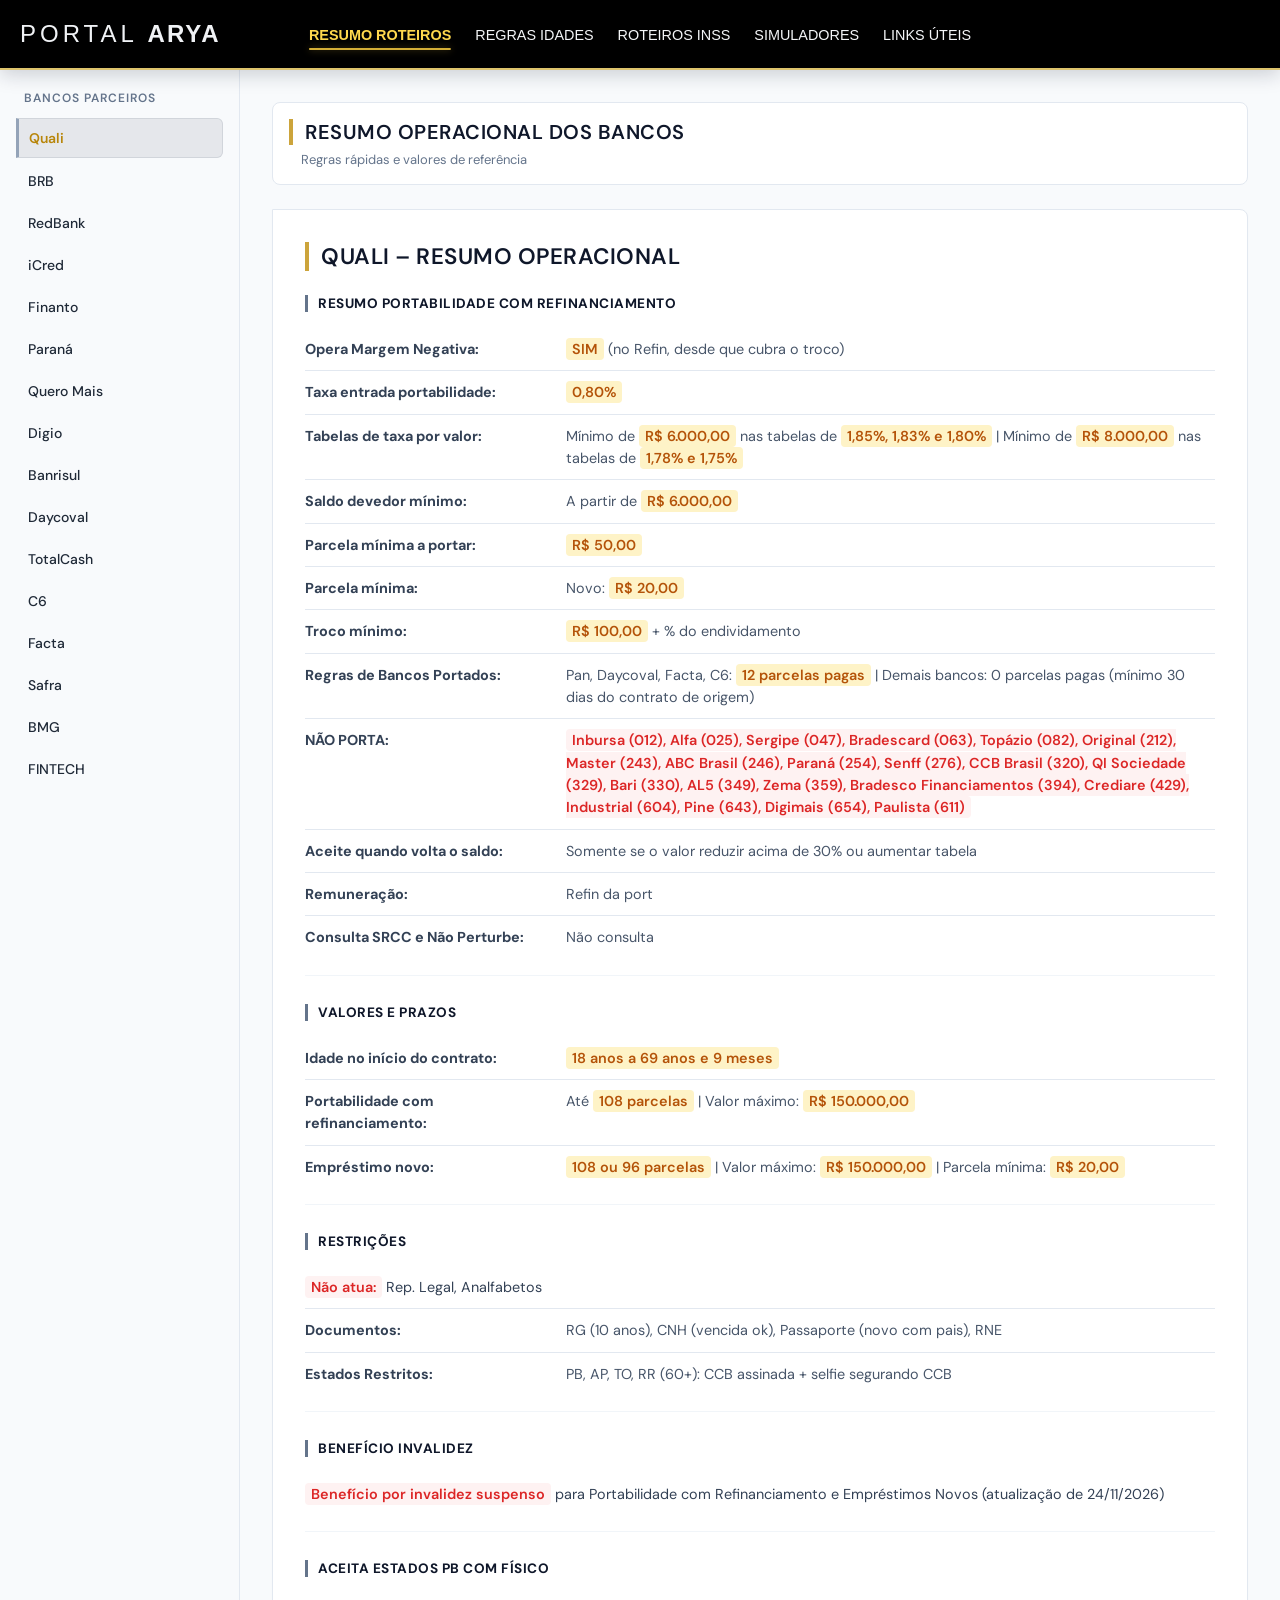
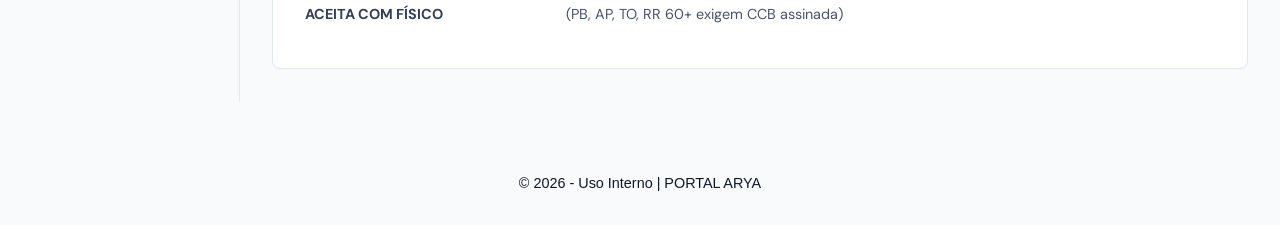
==== index.html @ 4271bfdf "Add files via upload" ====
<!DOCTYPE html>
<html lang="pt-BR">
<head>
<meta charset="UTF-8">
<meta name="viewport" content="width=device-width, initial-scale=1.0">
<title>PORTAL ARYA</title>
<link rel="preconnect" href="https://fonts.googleapis.com">
<link rel="preconnect" href="https://fonts.gstatic.com" crossorigin>
<link href="https://fonts.googleapis.com/css2?family=DM+Sans:wght@400;500;600;700&display=swap" rel="stylesheet">
<link rel="stylesheet" href="style.css">
</head>
<body>

<header class="main-header">
    <div class="header-content">
        <div class="header-title"><h1><span class="brand-wordmark"><span class="portal-word">PORTAL</span> <span class="arya-word">ARYA</span></span></h1></div>
        <nav class="nav-bar" aria-label="Navegação principal">
            <button class="nav-btn active" data-section="resumo-roteiros">RESUMO ROTEIROS</button>
            <button class="nav-btn" data-section="regras-idades">REGRAS IDADES</button>
            <button class="nav-btn" data-section="roteiros-inss">ROTEIROS INSS</button>
            <button class="nav-btn" data-section="simuladores">SIMULADORES</button>
            <button class="nav-btn" data-section="links-uteis">LINKS ÚTEIS</button>
        </nav>
        <div class="header-logos">
            <img src="logo1.png" alt="Logo 1" class="logo logo1">
            <img src="logo2.png" alt="Logo 2" class="logo logo2">
        </div>
    </div>
</header>

<!-- 1. RESUMO ROTEIROS -->
<section id="resumo-roteiros" class="section active">
    <div class="main-layout">
        <div class="sidebar-bancos">
            <div class="sidebar-title">Bancos Parceiros</div>
            <button class="sidebar-item active" data-bank="op-quali">Quali</button>
            <button class="sidebar-item" data-bank="op-brb">BRB</button>
            <button class="sidebar-item" data-bank="op-redbank">RedBank</button>
            <button class="sidebar-item" data-bank="op-icred">iCred</button>
            <button class="sidebar-item" data-bank="op-finanto">Finanto</button>
            <button class="sidebar-item" data-bank="op-parana">Paraná</button>
            <button class="sidebar-item" data-bank="op-quero-mais">Quero Mais</button>
            <button class="sidebar-item" data-bank="op-digio">Digio</button>
            <button class="sidebar-item" data-bank="op-banrisul">Banrisul</button>
            <button class="sidebar-item" data-bank="op-daycoval">Daycoval</button>
            <button class="sidebar-item" data-bank="op-totalcash">TotalCash</button>
            <button class="sidebar-item" data-bank="op-c6">C6</button>
            <button class="sidebar-item" data-bank="op-facta">Facta</button>
            <button class="sidebar-item" data-bank="op-safra">Safra</button>
            <button class="sidebar-item" data-bank="op-bmg">BMG</button>
            <button class="sidebar-item" data-bank="op-fintech-corban">FINTECH</button>
        </div>
        <div class="content-area">
            <div class="mural-header"><h2>RESUMO OPERACIONAL DOS BANCOS</h2><p class="mural-subtitle">Regras rápidas e valores de referência</p></div>

            <div id="op-quali" class="bank-content active">
                <h2 class="resumo-titulo">QUALI – RESUMO OPERACIONAL</h2>
                <div class="resumo-secao">
                    <h3 class="resumo-secao-titulo">Resumo Portabilidade com Refinanciamento</h3>
                    <ul>
                        <li class="regra-item"><strong>Opera Margem Negativa:</strong><span class="regra-detalhe"> <span class="destaque-dourado">SIM</span> (no Refin, desde que cubra o troco)</span></li>
                        <li class="regra-item"><strong>Taxa entrada portabilidade:</strong><span class="regra-detalhe"> <span class="destaque-dourado">0,80%</span></span></li>
                        <li class="regra-item"><strong>Tabelas de taxa por valor:</strong><span class="regra-detalhe"> Mínimo de <span class="destaque-dourado">R$ 6.000,00</span> nas tabelas de <span class="destaque-dourado">1,85%, 1,83% e 1,80%</span> | Mínimo de <span class="destaque-dourado">R$ 8.000,00</span> nas tabelas de <span class="destaque-dourado">1,78% e 1,75%</span></span></li>
                        <li class="regra-item"><strong>Saldo devedor mínimo:</strong><span class="regra-detalhe"> A partir de <span class="destaque-dourado">R$ 6.000,00</span></span></li>
                        <li class="regra-item"><strong>Parcela mínima a portar:</strong><span class="regra-detalhe"> <span class="destaque-dourado">R$ 50,00</span></span></li>
                        <li class="regra-item"><strong>Parcela mínima:</strong><span class="regra-detalhe"> Novo: <span class="destaque-dourado">R$ 20,00</span></span></li>
                        <li class="regra-item"><strong>Troco mínimo:</strong><span class="regra-detalhe"> <span class="destaque-dourado">R$ 100,00</span> + % do endividamento</span></li>
                        <li class="regra-item"><strong>Regras de Bancos Portados:</strong><span class="regra-detalhe"> Pan, Daycoval, Facta, C6: <span class="destaque-dourado">12 parcelas pagas</span> | Demais bancos: 0 parcelas pagas (mínimo 30 dias do contrato de origem)</span></li>
                        <li class="regra-item"><strong>NÃO PORTA:</strong><span class="regra-detalhe"> <span class="destaque-vermelho">Inbursa (012), Alfa (025), Sergipe (047), Bradescard (063), Topázio (082), Original (212), Master (243), ABC Brasil (246), Paraná (254), Senff (276), CCB Brasil (320), QI Sociedade (329), Bari (330), AL5 (349), Zema (359), Bradesco Financiamentos (394), Crediare (429), Industrial (604), Pine (643), Digimais (654), Paulista (611)</span></span></li>
                        <li class="regra-item"><strong>Aceite quando volta o saldo:</strong><span class="regra-detalhe"> Somente se o valor reduzir acima de 30% ou aumentar tabela</span></li>
                        <li class="regra-item"><strong>Remuneração:</strong><span class="regra-detalhe"> Refin da port</span></li>
                        <li class="regra-item"><strong>Consulta SRCC e Não Perturbe:</strong><span class="regra-detalhe"> Não consulta</span></li>
                    </ul>
                </div>
                <div class="resumo-secao">
                    <h3 class="resumo-secao-titulo">Valores e Prazos</h3>
                    <ul>
                        <li class="regra-item"><strong>Idade no início do contrato:</strong><span class="regra-detalhe"> <span class="destaque-dourado">18 anos a 69 anos e 9 meses</span></span></li>
                        <li class="regra-item"><strong>Portabilidade com refinanciamento:</strong><span class="regra-detalhe"> Até <span class="destaque-dourado">108 parcelas</span> | Valor máximo: <span class="destaque-dourado">R$ 150.000,00</span></span></li>
                        <li class="regra-item"><strong>Empréstimo novo:</strong><span class="regra-detalhe"> <span class="destaque-dourado">108 ou 96 parcelas</span> | Valor máximo: <span class="destaque-dourado">R$ 150.000,00</span> | Parcela mínima: <span class="destaque-dourado">R$ 20,00</span></span></li>
                    </ul>
                </div>
                <div class="resumo-secao">
                    <h3 class="resumo-secao-titulo">Restrições</h3>
                    <ul>
                        <li><span class="destaque-vermelho">Não atua:</span> Rep. Legal, Analfabetos</li>
                        <li class="regra-item"><strong>Documentos:</strong><span class="regra-detalhe"> RG (10 anos), CNH (vencida ok), Passaporte (novo com pais), RNE</span></li>
                        <li class="regra-item"><strong>Estados Restritos:</strong><span class="regra-detalhe"> PB, AP, TO, RR (60+): CCB assinada + selfie segurando CCB</span></li>
                    </ul>
                </div>
                <div class="resumo-secao">
                    <h3 class="resumo-secao-titulo">Benefício Invalidez</h3>
                    <ul>
                        <li><span class="destaque-vermelho">Benefício por invalidez suspenso</span> para Portabilidade com Refinanciamento e Empréstimos Novos (atualização de 24/11/2026)</li>
                    </ul>
                </div>
                <div class="resumo-secao">
                    <h3 class="resumo-secao-titulo">Aceita Estados PB com Físico</h3>
                    <ul>
                        <li class="regra-item"><strong>ACEITA COM FÍSICO</strong><span class="regra-detalhe"> (PB, AP, TO, RR 60+ exigem CCB assinada)</span></li>
                    </ul>
                </div>
            </div>

            <div id="op-brb" class="bank-content">
                <h2 class="resumo-titulo">BRB – RESUMO OPERACIONAL (Plataforma REDCONSIG)</h2>
                <div class="resumo-secao">
                    <h3 class="resumo-secao-titulo">Resumo Portabilidade com Refinanciamento — apenas INSS</h3>
                    <ul>
                        <li class="regra-item"><strong>Operação:</strong><span class="regra-detalhe"> <span style="display: inline-block; vertical-align: top;">Novo, Refinanciamento e Retenção — INSS e SIAPE<br>Portabilidade + Refinanciamento — apenas INSS<br>Portabilidade + Refinanciamento SIAPE — <span class="destaque-vermelho">Suspenso</span></span></span></li>
                        <li class="regra-item"><strong>Opera Margem Negativa:</strong><span class="regra-detalhe"> <span class="destaque-dourado">SIM</span></span></li>
                        <li class="regra-item"><strong>Taxa entrada portabilidade:</strong><span class="regra-detalhe"> <span class="destaque-dourado">Não há</span></span></li>
                        <li class="regra-item"><strong>Taxa mín. refin. da portabilidade:</strong><span class="regra-detalhe"> <span class="destaque-dourado">1,79%</span></span></li>
                        <li class="regra-item"><strong>Saldo devedor mínimo:</strong><span class="regra-detalhe"> <span class="destaque-dourado">R$ 5.000,00</span></span></li>
                        <li class="regra-item"><strong>Mínimo empréstimo novo:</strong><span class="regra-detalhe"> <span class="destaque-dourado">R$ 2.000,00</span></span></li>
                        <li class="regra-item"><strong>Troco mínimo:</strong><span class="regra-detalhe"> Port: <span class="destaque-dourado">R$ 100,00</span> | Refin. da Port: <span class="destaque-dourado">R$ 50,00</span></span></li>
                        <li class="regra-item"><strong>Regras de Bancos Portados:</strong><span class="regra-detalhe"> 1 parcela paga: Santander (somente contratos iniciados em 20, 30 e 40), QI, Daycoval, Digimais, Mercantil (389), Inter (077), NU Financeira (386), Banco do Brasil (001), Itaú (341), CEF (104), Bradesco (237), Sicoob e Banco Alfa/Alfa Financeira</span></li>
                        <li class="regra-item"><strong>Demais bancos:</strong><span class="regra-detalhe"> porta acima de <span class="destaque-dourado">12 parcelas pagas</span></span></li>
                        <li class="regra-item"><strong>NÃO PORTA:</strong><span class="regra-detalhe"> <span class="destaque-vermelho">C6 Bank/C6, Agibank e PicPay</span></span></li>
                        <li class="regra-item"><strong>Aceite quando volta o saldo:</strong><span class="regra-detalhe"> <span class="destaque-dourado">SIM</span></span></li>
                        <li class="regra-item"><strong>Remuneração:</strong><span class="regra-detalhe"> Refin da portabilidade</span></li>
                        <li class="regra-item"><strong>Consulta SRCC e Não Perturbe:</strong><span class="regra-detalhe"> SRCC: <span class="destaque-dourado">Não</span> | Não Me Perturbe: atualização em até <span class="destaque-dourado">48h</span> após retirada</span></li>
                    </ul>
                </div>
                <div class="resumo-secao">
                    <h3 class="resumo-secao-titulo">Valores e Prazos</h3>
                    <ul>
                        <li class="regra-item"><strong>Faixa de idade na contratação:</strong><span class="regra-detalhe"> <span class="destaque-dourado">18 a 78 anos, 11 meses e 29 dias</span>, conforme a escala de prazos abaixo</span></li>
                        <li class="regra-item"><strong>Escala de prazos por idade na contratação:</strong><span class="regra-detalhe"> até 72a11m29d: <span class="destaque-dourado">108x</span> | 73a11m29d: <span class="destaque-dourado">96x</span> | 74a11m29d: <span class="destaque-dourado">60x</span> | 75a11m29d: <span class="destaque-dourado">48x</span> | 76a11m29d: <span class="destaque-dourado">36x</span> | 77a11m29d: <span class="destaque-dourado">24x</span> | 78a11m29d: <span class="destaque-dourado">13x</span></span></li>
                        <li class="regra-item"><strong>Limite por CPF:</strong><span class="regra-detalhe"> até 72a11m29d: <span class="destaque-dourado">R$ 150.000,00</span> | 73a11m29d: <span class="destaque-dourado">R$ 50.000,00</span> | 74a11m29d: <span class="destaque-dourado">R$ 50.000,00</span> | 75a11m29d: <span class="destaque-dourado">R$ 35.000,00</span> | 76a11m29d: <span class="destaque-dourado">R$ 25.000,00</span> | 77a11m29d: <span class="destaque-dourado">R$ 15.000,00</span> | 78a11m29d: <span class="destaque-dourado">R$ 8.000,00</span></span></li>
                        <li class="regra-item"><strong>Parcela mínima (margem livre):</strong><span class="regra-detalhe"> <span class="destaque-dourado">R$ 25,00</span></span></li>
                        <li class="regra-item"><strong>Máx contratos:</strong><span class="regra-detalhe"> -</span></li>
                        <li class="regra-item"><strong>Margem:</strong><span class="regra-detalhe"> -</span></li>
                    </ul>
                </div>
                <div class="resumo-secao">
                    <h3 class="resumo-secao-titulo">Restrições</h3>
                    <ul>
                        <li><span class="destaque-vermelho">Não atua:</span> Menores de 18, Analfabetos, Deficientes visuais, Rep. Legal, LOAS (87/88)</li>
                        <li class="regra-item"><strong>Documentos:</strong><span class="regra-detalhe"> RG, CNH, CTPS, RNE (originais, sem cópia) | Hiscon | IN100</span></li>
                    </ul>
                </div>
                <div class="resumo-secao">
                    <h3 class="resumo-secao-titulo">Benefício Invalidez</h3>
                    <ul>
                        <li><span class="destaque-dourado">LIBERADO</span> para espécies de invalidez 32/92 a partir de 60 anos (sistema habilitado)</li>
                    </ul>
                </div>
                <div class="resumo-secao">
                    <h3 class="resumo-secao-titulo">Aceita Estados PB com Físico</h3>
                    <ul>
                        <li class="regra-item"><strong>-</strong></li>
                    </ul>
                </div>
            </div>

            <div id="op-redbank" class="bank-content">
                <h2 class="resumo-titulo">REDBANK – RESUMO OPERACIONAL (Plataforma REDCONSIG)</h2>
                <div class="resumo-secao">
                    <h3 class="resumo-secao-titulo">Resumo Portabilidade com Refinanciamento — apenas INSS</h3>
                    <ul>
                        <li class="regra-item"><strong>Operações:</strong><span class="regra-detalhe"> Portabilidade + Refinanciamento — apenas INSS</span></li>
                        <li class="regra-item"><strong>Opera Margem Negativa:</strong><span class="regra-detalhe"> -</span></li>
                        <li class="regra-item"><strong>Taxa entrada portabilidade:</strong><span class="regra-detalhe"> <span class="destaque-vermelho">Não há</span></span></li>
                        <li class="regra-item"><strong>Taxa mín. refin. da portabilidade:</strong><span class="regra-detalhe"> <span class="destaque-dourado">1,70%</span></span></li>
                        <li class="regra-item"><strong>Regra de tickets:</strong><span class="regra-detalhe"> a partir de <span class="destaque-dourado">R$ 7.000,00</span>, somente quando não houver troca de 1,75%</span></li>
                        <li class="regra-item"><strong>Saldo devedor mínimo:</strong><span class="regra-detalhe"> <span class="destaque-dourado">R$ 5.000,00</span></span></li>
                        <li class="regra-item"><strong>Parcela mínima:</strong><span class="regra-detalhe"> <span class="destaque-dourado">R$ 110,00</span> (Port e Refin da Port)</span></li>
                        <li class="regra-item"><strong>Troco mínimo:</strong><span class="regra-detalhe"> Port: <span class="destaque-dourado">R$ 100,00</span> | Refin. da Port: <span class="destaque-dourado">R$ 50,00</span></span></li>
                        <li class="regra-item"><strong>Regras de Bancos Portados:</strong><span class="regra-detalhe"> 1 parcela paga para bancos de rede, Pine, Facta e Paraná Banco</span></li>
                        <li class="regra-item"><strong>Demais bancos:</strong><span class="regra-detalhe"> acima de 12 parcelas pagas (respeitando autorregulação dos 360 dias)</span></li>
                        <li class="regra-item"><strong>Regras Específicas:</strong><span class="regra-detalhe"> PAN: 37 ou mais parcelas pagas</span></li>
                        <li class="regra-item"><strong>NÃO PORTA:</strong><span class="regra-detalhe"> <span class="destaque-vermelho">Inbursa, BRB, Agibank, Daycoval, Safra e C6</span></span></li>
                        <li class="regra-item"><strong>Aceite quando volta o saldo:</strong><span class="regra-detalhe"> -</span></li>
                        <li class="regra-item"><strong>Remuneração:</strong><span class="regra-detalhe"> -</span></li>
                        <li class="regra-item"><strong>Consulta SRCC e Não Perturbe:</strong><span class="regra-detalhe"> SRCC: <span class="destaque-dourado">Não consulta</span> | Não Me Perturbe: atualização em até <span class="destaque-dourado">48h</span> após retirada</span></li>
                    </ul>
                </div>
                <div class="resumo-secao">
                    <h3 class="resumo-secao-titulo">Valores e Prazos</h3>
                    <ul>
                        <li class="regra-item"><strong>Saldo Máx:</strong><span class="regra-detalhe"> <span class="destaque-dourado">R$ 125.000,00</span></span></li>
                        <li class="regra-item"><strong>Prazo Máx:</strong><span class="regra-detalhe"> <span class="destaque-dourado">108 parcelas</span></span></li>
                        <li class="regra-item"><strong>Máx contratos:</strong><span class="regra-detalhe"> 13</span></li>
                        <li class="regra-item"><strong>Idade na contratação:</strong><span class="regra-detalhe"> <span class="destaque-dourado">21 anos a 70 anos, 11 meses e 29 dias</span></span></li>
                    </ul>
                </div>
                <div class="resumo-secao">
                    <h3 class="resumo-secao-titulo">Restrições</h3>
                    <ul>
                        <li class="regra-item"><strong>Restrição por UF (59+ anos):</strong><span class="regra-detalhe"> <span class="destaque-vermelho">Não atende clientes com 59 anos ou mais nos estados:</span> AP – Amapá | PB – Paraíba | RR – Roraima | TO – Tocantins</span></li>
                        <li><span class="destaque-vermelho">Não elegíveis:</span> Representante legal, LOAS, Assinatura física e Analfabeto</li>
                        <li class="regra-item"><strong>Formalização:</strong><span class="regra-detalhe"> <span class="destaque-dourado">Digital</span></span></li>
                    </ul>
                </div>
                <div class="resumo-secao">
                    <h3 class="resumo-secao-titulo">Benefício Invalidez</h3>
                    <ul>
                        <li class="regra-item"><strong>-</strong></li>
                    </ul>
                </div>
                <div class="resumo-secao">
                    <h3 class="resumo-secao-titulo">Aceita Estados PB com Físico</h3>
                    <ul>
                        <li class="regra-item"><strong>NÃO ACEITA</strong><span class="regra-detalhe"> (Assinatura física está na lista de não elegíveis)</span></li>
                    </ul>
                </div>
            </div>

            <div id="op-icred" class="bank-content">
                <h2 class="resumo-titulo">ICRED – RESUMO OPERACIONAL</h2>
                <div class="resumo-secao">
                    <h3 class="resumo-secao-titulo">Resumo Portabilidade com Refinanciamento</h3>
                    <ul>
                        <li class="regra-item"><strong>Opera Margem Negativa:</strong><span class="regra-detalhe"> <span class="destaque-dourado">Aceita</span> (se cumprir requisitos)</span></li>
                        <li class="regra-item"><strong>Taxa entrada portabilidade:</strong><span class="regra-detalhe"> -</span></li>
                        <li class="regra-item"><strong>Taxa mín. refin. da portabilidade:</strong><span class="regra-detalhe"> <span class="destaque-dourado">1,50% a.m.</span> (Tabelas Normal a Flex 5 / Port 10K-100K: 1,50% a 1,85%)</span></li>
                        <li class="regra-item"><strong>Saldo devedor mínimo:</strong><span class="regra-detalhe"> Port+Refin: <span class="destaque-dourado">R$ 3.000,00</span> | Refin: <span class="destaque-dourado">R$ 800,00</span> | Margem Livre: <span class="destaque-dourado">R$ 1.200,00</span></span></li>
                        <li class="regra-item"><strong>Parcela mínima:</strong><span class="regra-detalhe"> -</span></li>
                        <li class="regra-item"><strong>Troco mínimo:</strong><span class="regra-detalhe"> <span class="destaque-dourado">R$ 100,00</span></span></li>
                        <li class="regra-item"><strong>Regras de Bancos Portados:</strong><span class="regra-detalhe"> C6, PAN e Facta: 12 pagas | Demais bancos: 1 parcela paga (mesmo com benefício bloqueado via IN100)</span></li>
                        <li class="regra-item"><strong>Obs:</strong><span class="regra-detalhe"> Refinanciamento automático, sempre - sem portabilidade isolada. Não permite agregar margem/unificar.</span></li>
                        <li class="regra-item"><strong>NÃO PORTA:</strong><span class="regra-detalhe"> <span class="destaque-vermelho">QI, Inbursa, Paraná, PINE</span></span></li>
                        <li class="regra-item"><strong>Aceite quando volta o saldo:</strong><span class="regra-detalhe"> <span class="destaque-vermelho">Não</span></span></li>
                        <li class="regra-item"><strong>Remuneração:</strong><span class="regra-detalhe"> Refin da portabilidade</span></li>
                        <li class="regra-item"><strong>Consulta SRCC e Não Perturbe:</strong><span class="regra-detalhe"> Não consultamos SRCC e Não Pertube</span></li>
                    </ul>
                </div>
                <div class="resumo-secao">
                    <h3 class="resumo-secao-titulo">Valores e Prazos</h3>
                    <ul>
                        <li class="regra-item"><strong>Prazo Máx:</strong><span class="regra-detalhe"> <span class="destaque-dourado">108 meses</span></span></li>
                        <li class="regra-item"><strong>Máx contratos:</strong><span class="regra-detalhe"> 13 | Margem: 35%</span></li>
                        <li class="regra-item"><strong>Idade permitida:</strong><span class="regra-detalhe"> <span class="destaque-dourado">21 a 69 anos</span></span></li>
                        <li class="regra-item"><strong>Liberação:</strong><span class="regra-detalhe"> PIX na conta do beneficiário (obrigatoriamente vinculada no INSS)</span></li>
                    </ul>
                </div>
                <div class="resumo-secao">
                    <h3 class="resumo-secao-titulo">Restrições</h3>
                    <ul>
                        <li><span class="destaque-vermelho">Não atua:</span> Analfabetos, Rep. Legal (suspenso IN 190/2025), LOAS/BPC, Pensão Alimentícia, Exterior, ECT</li>
                        <li class="regra-item"><strong>Restrição por estado (acima de 60 anos):</strong><span class="regra-detalhe"> <span class="destaque-vermelho">Não opera</span> no Amapá (AP), Paraíba (PB), Roraima (RR) e Tocantins (TO)</span></li>
                        <li class="regra-item"><strong>Formalização:</strong><span class="regra-detalhe"> <span class="destaque-dourado">100% Digital</span> (única na entrada da proposta)</span></li>
                        <li class="regra-item"><strong>Documentos:</strong><span class="regra-detalhe"> Termo IN100, RG ou CNH (físico em mãos para captura)</span></li>
                    </ul>
                </div>
                <div class="resumo-secao">
                    <h3 class="resumo-secao-titulo">Benefício Invalidez</h3>
                    <ul>
                        <li class="regra-item"><strong>-</strong></li>
                    </ul>
                </div>
                <div class="resumo-secao">
                    <h3 class="resumo-secao-titulo">Aceita Estados PB com Físico</h3>
                    <ul>
                        <li class="regra-item"><strong>-</strong></li>
                    </ul>
                </div>
            </div>

            <div id="op-finanto" class="bank-content">
                <h2 class="resumo-titulo">FINANTO – RESUMO OPERACIONAL</h2>
                <div class="resumo-secao">
                    <h3 class="resumo-secao-titulo">Resumo Portabilidade com Refinanciamento</h3>
                    <ul>
                        <li class="regra-item"><strong>Opera Margem Negativa:</strong><span class="regra-detalhe"> <span class="destaque-dourado">Sim</span></span></li>
                        <li class="regra-item"><strong>Taxa entrada portabilidade:</strong><span class="regra-detalhe"> <span class="destaque-dourado">0,80%</span></span></li>
                        <li class="regra-item"><strong>Taxa mín. refin. da portabilidade:</strong><span class="regra-detalhe"> <span class="destaque-dourado">1,66%</span></span></li>
                        <li class="regra-item"><strong>Saldo devedor mínimo:</strong><span class="regra-detalhe"> -</span></li>
                        <li class="regra-item"><strong>Parcela mínima:</strong><span class="regra-detalhe"> <span class="destaque-dourado">R$ 50,00</span></span></li>
                        <li class="regra-item"><strong>Troco mínimo:</strong><span class="regra-detalhe"> <span class="destaque-dourado">R$ 100,00</span></span></li>
                        <li class="regra-item"><strong>Regras de Bancos Portados:</strong><span class="regra-detalhe"> Pan, Facta, C6: acima de 12 pagas | Demais bancos: 0 pagas</span></li>
                        <li class="regra-item"><strong>NÃO PORTA:</strong><span class="regra-detalhe"> <span class="destaque-vermelho">Inbursa, Pine, QI, Paraná</span></span></li>
                        <li class="regra-item"><strong>Aceite quando volta o saldo:</strong><span class="regra-detalhe"> Somente se o valor reduzir acima de 15% ou aumentar tabela</span></li>
                        <li class="regra-item"><strong>Remuneração:</strong><span class="regra-detalhe"> Refin da portabilidade</span></li>
                        <li class="regra-item"><strong>Consulta SRCC e Não Perturbe:</strong><span class="regra-detalhe"> Não consulta</span></li>
                    </ul>
                </div>
                <div class="resumo-secao">
                    <h3 class="resumo-secao-titulo">Valores e Prazos</h3>
                    <ul>
                        <li class="regra-item"><strong>Novo:</strong><span class="regra-detalhe"> Taxa 1,85% | 48-108x</span></li>
                        <li class="regra-item"><strong>Refin da Port:</strong><span class="regra-detalhe"> Prime (R$ 300+): 1,85%-1,60% | Select (R$ 101-299): 1,85%-1,66% | Essencial (R$ 50-100): 1,85%-1,72%</span></li>
                        <li class="regra-item"><strong>Idade:</strong><span class="regra-detalhe"> <span class="destaque-dourado">21 a 77 anos e 10 meses</span> (término do contrato)</span></li>
                    </ul>
                </div>
                <div class="resumo-secao">
                    <h3 class="resumo-secao-titulo">Restrições</h3>
                    <ul>
                        <li><span class="destaque-vermelho">Não opera:</span> Rep. Legal, LOAS 87, PB/AP/TO/RR acima de 60 anos</li>
                        <li class="regra-item"><strong>Refin Puro:</strong><span class="regra-detalhe"> Permite agregar margem | Junção de Parcelas: Via Refin Puro (tabela da menor parcela portada)</span></li>
                        <li class="regra-item"><strong>Anuência:</strong><span class="regra-detalhe"> Obrigatória após averbação | Prazo: 5 dias (Novo) | 3 dias (Refin)</span></li>
                        <li class="regra-item"><strong>Documentos:</strong><span class="regra-detalhe"> RG/CNH (físico/digital), RNE/RNM, Comprovante Residência</span></li>
                    </ul>
                </div>
                <div class="resumo-secao">
                    <h3 class="resumo-secao-titulo">Benefício Invalidez</h3>
                    <ul>
                        <li class="regra-item"><strong>-</strong></li>
                    </ul>
                </div>
                <div class="resumo-secao">
                    <h3 class="resumo-secao-titulo">Aceita Estados PB com Físico</h3>
                    <ul>
                        <li class="regra-item"><strong>NÃO ACEITA</strong><span class="regra-detalhe"> (PB acima de 60 anos está na lista de "Não opera")</span></li>
                    </ul>
                </div>
            </div>

            <div id="op-parana" class="bank-content">
                <h2 class="resumo-titulo">PARANÁ BANCO – RESUMO OPERACIONAL</h2>
                <div class="resumo-secao">
                    <h3 class="resumo-secao-titulo">Resumo Portabilidade com Refinanciamento</h3>
                    <ul>
                        <li class="regra-item"><strong>Opera Margem Negativa:</strong><span class="regra-detalhe"> <span class="destaque-dourado">Sim</span> (abater no refin da port)</span></li>
                        <li class="regra-item"><strong>Taxa entrada portabilidade:</strong><span class="regra-detalhe"> <span class="destaque-dourado">0,60%</span></span></li>
                        <li class="regra-item"><strong>Taxa mín. refin. da portabilidade:</strong><span class="regra-detalhe"> <span class="destaque-dourado">1,60%</span></span></li>
                        <li class="regra-item"><strong>Saldo devedor mínimo:</strong><span class="regra-detalhe"> -</span></li>
                        <li class="regra-item"><strong>Parcela mínima:</strong><span class="regra-detalhe"> Novo: <span class="destaque-dourado">R$ 60,00</span> | Port+Refin: <span class="destaque-dourado">R$ 120,00</span></span></li>
                        <li class="regra-item"><strong>Troco mínimo:</strong><span class="regra-detalhe"> Port+Refin: <span class="destaque-dourado">R$ 100,00</span></span></li>
                        <li class="regra-item"><strong>Regras de Bancos Portados:</strong><span class="regra-detalhe"> Agibank: 13 parcelas pagas | Inbursa: 13 parcelas pagas | C6: 25 parcelas pagas | Demais bancos: 12 parcelas pagas</span></li>
                        <li class="regra-item"><strong>NÃO PORTA:</strong><span class="regra-detalhe"> <span class="destaque-vermelho">Banco QI</span></span></li>
                        <li class="regra-item"><strong>Aceite quando volta o saldo:</strong><span class="regra-detalhe"> <span class="destaque-dourado">SIM</span></span></li>
                        <li class="regra-item"><strong>Remuneração:</strong><span class="regra-detalhe"> Igual ou superior a 360 dias</span></li>
                        <li class="regra-item"><strong>Consulta SRCC e Não Perturbe:</strong><span class="regra-detalhe"> Consulta SRCC / alterar telefone para passar do Não Pertube</span></li>
                    </ul>
                </div>
                <div class="resumo-secao">
                    <h3 class="resumo-secao-titulo">Valores e Prazos</h3>
                    <ul>
                        <li class="regra-item"><strong>Prazo Máximo:</strong><span class="regra-detalhe"> <span class="destaque-dourado">108 meses</span> | Taxa Máx: 1,85% a.m.</span></li>
                        <li class="regra-item"><strong>Máx contratos:</strong><span class="regra-detalhe"> 13 por benefício</span></li>
                        <li class="regra-item"><strong>Data de Corte:</strong><span class="regra-detalhe"> 2º dia útil</span></li>
                    </ul>
                </div>
                <div class="resumo-secao">
                    <h3 class="resumo-secao-titulo">Restrições</h3>
                    <ul>
                        <li><span class="destaque-vermelho">Não atua:</span> Analfabetos, Deficientes Visuais, Rep. Legal, LOAS, Pensão Alimentícia</li>
                        <li class="regra-item"><strong>Refinanciamento:</strong><span class="regra-detalhe"> Solicitar após 7 dias úteis da integração | Margem negativa após regularização: atualizada também após 7 dias úteis</span></li>
                        <li class="regra-item"><strong>Bloqueio por operação:</strong><span class="regra-detalhe"> Concessão 90 dias | TBM 60 dias</span></li>
                        <li class="regra-item"><strong>Estados Restritos:</strong><span class="regra-detalhe"> PB, AP, TO, RR (60+): exigem assinatura física (reprovado automaticamente)</span></li>
                    </ul>
                </div>
                <div class="resumo-secao">
                    <h3 class="resumo-secao-titulo">Benefício Invalidez</h3>
                    <ul>
                        <li class="regra-item"><strong>Benefício Invalidez:</strong><span class="regra-detalhe"> Se o cliente tiver menos de 58 anos e não possuir 15 anos de benefício, anexar a Comunicação de Decisão (Resultado de Benefício por Incapacidade), disponível no Meu INSS em “Meus Benefícios”. Deve constar Deferimento do Pedido para aposentadoria por invalidez, acréscimo de 25% ou aposentadoria por incapacidade permanente. Aceitar a proposta independentemente da idade ou do tempo de benefício, desde que o documento seja apresentado.</span></li>
</ul>
                </div>
                <div class="resumo-secao">
                    <h3 class="resumo-secao-titulo">Aceita Estados PB com Físico</h3>
                    <ul>
                        <li class="regra-item"><strong>NÃO ACEITA</strong><span class="regra-detalhe"> (PB 60+ reprova automaticamente)</span></li>
                    </ul>
                </div>
            </div>

                        <div id="op-quero-mais" class="bank-content">
                <h2 class="resumo-titulo">QUERO MAIS – RESUMO OPERACIONAL</h2>
                <div class="resumo-secao">
                    <h3 class="resumo-secao-titulo">Resumo Portabilidade com Refinanciamento</h3>
                    <ul>
                        <li class="regra-item"><strong>Opera Margem Negativa:</strong><span class="regra-detalhe"> <span class="destaque-dourado">SIM</span></span></li>
                        <li class="regra-item"><strong>Taxa entrada portabilidade:</strong><span class="regra-detalhe"> <span class="destaque-dourado">1,34% a.m.</span></span></li>
                        <li class="regra-item"><strong>Taxa mín. refin. da portabilidade:</strong><span class="regra-detalhe"> <span class="destaque-dourado">1,56% a.m.</span></span></li>
                        <li class="regra-item"><strong>Saldo devedor mínimo:</strong><span class="regra-detalhe"> -</span></li>
                        <li class="regra-item"><strong>Parcela mínima:</strong><span class="regra-detalhe"> <span class="destaque-dourado">R$ 20,00</span></span></li>
                        <li class="regra-item"><strong>Troco mínimo:</strong><span class="regra-detalhe"> <span class="destaque-dourado">R$ 100,00</span></span></li>
                        <li class="regra-item"><strong>Regras de Bancos Portados:</strong><span class="regra-detalhe"> 6 parcelas pagas: 104 CAIXA e 001 BANCO DO BRASIL | Agibank (121): 15 parcelas pagas | Facta/NBC: 24 parcelas pagas | Demais bancos: 12 parcelas pagas</span></li>
                        <li class="regra-item"><strong>Novidade:</strong><span class="regra-detalhe"> Permite juntar até 3 parcelas no Refin da Portabilidade</span></li>
                        <li class="regra-item"><strong>NÃO PORTA:</strong><span class="regra-detalhe"> <span class="destaque-vermelho">C6, Daycoval, Safra, Alfa, Master e Inbursa</span></span></li>
                        <li class="regra-item"><strong>Aceite quando volta o saldo:</strong><span class="regra-detalhe"> <span class="destaque-vermelho">Não</span></span></li>
                        <li class="regra-item"><strong>Remuneração:</strong><span class="regra-detalhe"> Pelo saldo e pelo líquido do refin</span></li>
                        <li class="regra-item"><strong>Consulta SRCC e Não Perturbe:</strong><span class="regra-detalhe"> Consulta</span></li>
                    </ul>
                </div>
                <div class="resumo-secao">
                    <h3 class="resumo-secao-titulo">Valores e Prazos</h3>
                    <ul>
                        <li class="regra-item"><strong>Prazo Máx:</strong><span class="regra-detalhe"> <span class="destaque-dourado">108 meses</span></span></li>
                        <li class="regra-item"><strong>Máx contratos:</strong><span class="regra-detalhe"> 13 | Margem: 40%</span></li>
                        <li class="regra-item"><strong>Data de Corte:</strong><span class="regra-detalhe"> 2º dia útil | Digitação até 16h (D+0) | Port até 13h</span></li>
                    </ul>
                </div>
                <div class="resumo-secao">
                    <h3 class="resumo-secao-titulo">Restrições</h3>
                    <ul>
                        <li class="regra-item"><strong>Formalização:</strong><span class="regra-detalhe"> Digital: Link via SMS | <span class="destaque-vermelho">Híbrida obrigatória para 60+</span> (imprimir e assinar fisicamente)</span></li>
                        <li><span class="destaque-vermelho">Não atua:</span> LOAS/BPC (87/88), Rep. Legal, Exterior, Timbiras-MA, Pensão Alimentícia, ECT</li>
                        <li class="regra-item"><strong>Documentos:</strong><span class="regra-detalhe"> Ficha Cadastral, CCB, Detalhamento Crédito, CNH/RG, Termo Autorização, Extrato Bancário, Comprovante Endereço</span></li>
                    </ul>
                </div>
                <div class="resumo-secao">
                    <h3 class="resumo-secao-titulo">Benefício Invalidez</h3>
                    <ul>
                        <li class="regra-item"><strong>Regras:</strong><span class="regra-detalhe"> 40-52 anos | 53-59 anos (mín 13 anos benefício) | 60+ (normal)</span></li>
                    </ul>
                </div>
                <div class="resumo-secao">
                    <h3 class="resumo-secao-titulo">Aceita Estados PB com Físico</h3>
                    <ul>
                        <li class="regra-item"><strong>ACEITA COM FÍSICO</strong><span class="regra-detalhe"> (Híbrida obrigatória para 60+)</span></li>
                    </ul>
                </div>
            </div>

            <div id="op-digio" class="bank-content">
                <h2 class="resumo-titulo">DIGIO – RESUMO OPERACIONAL</h2>
                <div class="resumo-secao">
                    <h3 class="resumo-secao-titulo">Resumo Portabilidade com Refinanciamento</h3>
                    <ul>
                        <li class="regra-item"><strong>Opera Margem Negativa:</strong><span class="regra-detalhe"> <span class="destaque-vermelho">Não</span></span></li>
                        <li class="regra-item"><strong>Taxa entrada portabilidade:</strong><span class="regra-detalhe"> -</span></li>
                        <li class="regra-item"><strong>Taxa mín. refin. da portabilidade:</strong><span class="regra-detalhe"> -</span></li>
                        <li class="regra-item"><strong>Saldo devedor mínimo:</strong><span class="regra-detalhe"> Não possui; considerar apenas a regra de parcela mínima da operação</span></li>
                        <li class="regra-item"><strong>Parcela mínima:</strong><span class="regra-detalhe"> <span class="destaque-dourado">R$ 70,00</span></span></li>
                        <li class="regra-item"><strong>Troco mínimo:</strong><span class="regra-detalhe"> Não informado</span></li>
                        <li class="regra-item"><strong>Regras de Bancos Portados:</strong><span class="regra-detalhe"> Regra geral: 12 pagas | Banco de rede: 0 pagas</span></li>
                        <li class="regra-item"><strong>Portabilidade pura:</strong><span class="regra-detalhe"> Não; somente Portabilidade + Refinanciamento</span></li>
                        <li class="regra-item"><strong>Digitação de portabilidades simultâneas:</strong><span class="regra-detalhe"> Permitida, sem restrição quanto à quantidade de digitações por vez</span></li>
                        <li class="regra-item"><strong>Redução de taxa:</strong><span class="regra-detalhe"> Em confirmação</span></li>
                        <li class="regra-item"><strong>Agregação de margem:</strong><span class="regra-detalhe"> Permitida apenas no Refinanciamento da Portabilidade</span></li>
                        <li class="regra-item"><strong>Unificação de contratos:</strong><span class="regra-detalhe"> Não permitida</span></li>
                        <li class="regra-item"><strong>Redução para clientes com margem positiva ou negativa:</strong><span class="regra-detalhe"> Não permitida</span></li>
                        <li class="regra-item"><strong>NÃO PORTA:</strong><span class="regra-detalhe"> <span class="destaque-vermelho">Banco do Brasil, Banrisul, Bradesco (237), Pan, Caixa e Paraná</span></span></li>
                        <li class="regra-item"><strong>Aceite quando volta o saldo:</strong><span class="regra-detalhe"> -</span></li>
                        <li class="regra-item"><strong>Remuneração:</strong><span class="regra-detalhe"> -</span></li>
                        <li class="regra-item"><strong>Consulta SRCC e Não Perturbe:</strong><span class="regra-detalhe"> -</span></li>
                    </ul>
                </div>
                <div class="resumo-secao">
                    <h3 class="resumo-secao-titulo">Valores e Prazos</h3>
                    <ul>
                        <li class="regra-item"><strong>Novo Mín:</strong><span class="regra-detalhe"> <span class="destaque-dourado">R$ 1.200,00</span> | Valor mínimo liberado (Refin da Portabilidade): <span class="destaque-dourado">R$ 250,00</span></span></li>
                        <li class="regra-item"><strong>Prazo Máx:</strong><span class="regra-detalhe"> <span class="destaque-dourado">108 meses</span></span></li>
                        <li class="regra-item"><strong>Parcela Mínima:</strong><span class="regra-detalhe"> <span class="destaque-dourado">R$ 70,00</span> | Máx 13 contratos | Taxa Máx: 1,85%</span></li>
                    </ul>
                </div>
                <div class="resumo-secao">
                    <h3 class="resumo-secao-titulo">Restrições</h3>
                    <ul>
                        <li><span class="destaque-vermelho">Não atua:</span> RL, LOAS (87/88), Analfabetos, Ordem de Pagamento</li>
                        <li class="regra-item"><strong>Estados Restritos:</strong><span class="regra-detalhe"> Idosos 60+: Figital obrigatória em AP, PB, RR, TO e Poços de Caldas (MG)</span></li>
                        <li class="regra-item"><strong>Bancos não aceitos p/ crédito:</strong><span class="regra-detalhe"> Pagbank, BS2, BMG, Mercado Pago, Digio, C6, Super Digital, XP, PicPay, HUB, iugu, Fitbank, Omni, C6 Consignado, Smartbank, Sofisa, Indusval, SouDigi+, Neon, Modal, Sicoob</span></li>
                        <li class="regra-item"><strong>Documentos:</strong><span class="regra-detalhe"> RG, CNH</span></li>
                    </ul>
                </div>
                <div class="resumo-secao">
                    <h3 class="resumo-secao-titulo">Benefício Invalidez</h3>
                    <ul>
                        <li><span class="destaque-dourado">Sim</span> (acima de 60 anos) | Pensão 21: Sim</li>
                    </ul>
                </div>
                <div class="resumo-secao">
                    <h3 class="resumo-secao-titulo">Aceita Estados PB com Físico</h3>
                    <ul>
                        <li class="regra-item"><strong>ACEITA COM FÍSICO</strong><span class="regra-detalhe"> (Figital obrigatória para 60+ em PB)</span></li>
                    </ul>
                </div>
            </div>

            <div id="op-banrisul" class="bank-content">
                <h2 class="resumo-titulo">BANRISUL – RESUMO OPERACIONAL</h2>
                <div class="resumo-secao">
                    <h3 class="resumo-secao-titulo">Resumo Portabilidade com Refinanciamento</h3>
                    <ul>
                        <li class="regra-item"><strong>Opera Margem Negativa:</strong><span class="regra-detalhe"> <span class="destaque-vermelho">Não</span></span></li>
                        <li class="regra-item"><strong>Taxa entrada portabilidade:</strong><span class="regra-detalhe"> -</span></li>
                        <li class="regra-item"><strong>Taxa mín. refin. da portabilidade:</strong><span class="regra-detalhe"> <span class="destaque-dourado">A partir de 1,82% para INSS</span></span></li>
                        <li class="regra-item"><strong>Saldo devedor mínimo:</strong><span class="regra-detalhe"> <span class="destaque-dourado">R$ 5.000,00</span></span></li>
                        <li class="regra-item"><strong>Parcela mínima:</strong><span class="regra-detalhe"> <span class="destaque-dourado">R$ 8,00</span></span></li>
                        <li class="regra-item"><strong>Troco mínimo:</strong><span class="regra-detalhe"> <span class="destaque-dourado">R$ 100,00</span></span></li>
                        <li class="regra-item"><strong>Regras de Bancos Portados:</strong><span class="regra-detalhe"> Regra geral: <span class="destaque-dourado">24 parcelas pagas</span> | Remunera ≥ 360 dias</span></li>
                        <li class="regra-item"><strong>Regras Específicas:</strong><span class="regra-detalhe"> PAN: 30 pagas | Safra e Inbursa: <span class="destaque-dourado">24 parcelas pagas</span></span></li>
                        <li class="regra-item"><strong>Obs:</strong><span class="regra-detalhe"> Port: Sim | Reduz Taxa: Não (simular direto no banco). Agrega Sim (port esp). Unifica (Refin Port).</span></li>
                        <li class="regra-item"><strong>NÃO PORTA:</strong><span class="regra-detalhe"> <span class="destaque-vermelho">Barigui e BRB</span></span></li>
                        <li class="regra-item"><strong>Aceite quando volta o saldo:</strong><span class="regra-detalhe"> -</span></li>
                        <li class="regra-item"><strong>Remuneração:</strong><span class="regra-detalhe"> -</span></li>
                        <li class="regra-item"><strong>Consulta SRCC e Não Perturbe:</strong><span class="regra-detalhe"> Sim, realiza consulta</span></li>
                    </ul>
                </div>
                <div class="resumo-secao">
                    <h3 class="resumo-secao-titulo">Valores e Prazos</h3>
                    <ul>
                        <li class="regra-item"><strong>Novo Mín:</strong><span class="regra-detalhe"> <span class="destaque-dourado">R$ 700,00</span> | Refin Mín: <span class="destaque-dourado">R$ 100,00</span></span></li>
                        <li class="regra-item"><strong>Máx Operação:</strong><span class="regra-detalhe"> <span class="destaque-dourado">R$ 70.000,00</span></span></li>
                        <li class="regra-item"><strong>Máx contratos:</strong><span class="regra-detalhe"> 13 | Margem: 35% | Data de Corte: 2º dia útil</span></li>
                    </ul>
                </div>
                <div class="resumo-secao">
                    <h3 class="resumo-secao-titulo">Restrições</h3>
                    <ul>
                        <li class="regra-item"><strong>Formalização:</strong><span class="regra-detalhe"> Digital ou Figital | <span class="destaque-dourado">Idosos 60+ (TO, AP, RR, PB):</span> Formalização Figital obrigatória</span></li>
                        <li class="regra-item"><strong>Kit:</strong><span class="regra-detalhe"> à New Space em até 5 dias úteis | Anuência via Meu INSS</span></li>
                        <li><span class="destaque-vermelho">Não atua:</span> Analfabetos, LOAS, Rep. Legal, Acordos Internacionais, Empresa Convenente</li>
                        <li class="regra-item"><strong>Documentos:</strong><span class="regra-detalhe"> RG, CNH, Passaporte, RNE, CRM | <span class="destaque-vermelho">Não aceita CTPS</span></span></li>
                        <li class="regra-item"><strong>Bancos Digitais para Pagamento:</strong><span class="regra-detalhe"> Conta digital cadastrada no INSS + fone da proposta (titularidade do cliente). Demais casos não serão aceitos.</span></li>
                        <li class="regra-item"><strong>Migração de Logins:</strong><span class="regra-detalhe"> <span class="destaque-vermelho">Não faz</span> (máx 3 logins por CPF em promotoras distintas)</span></li>
                    </ul>
                </div>
                <div class="resumo-secao">
                    <h3 class="resumo-secao-titulo">Benefício Invalidez</h3>
                    <ul>
                        <li><span class="destaque-dourado">Sim</span> | Acima de 60 anos: sem regras | 55 a 59 anos: obrigatório 15 anos de benefício</li>
                        <li class="regra-item"><strong>Pensão (Espécie 21):</strong><span class="regra-detalhe"> Sim - verificar tabela de idade no Roteiro Operacional</span></li>
                    </ul>
                </div>
                <div class="resumo-secao">
                    <h3 class="resumo-secao-titulo">Aceita Estados PB com Físico</h3>
                    <ul>
                        <li class="regra-item"><strong>ACEITA COM FÍSICO</strong><span class="regra-detalhe"> (Figital obrigatória para 60+ em PB)</span></li>
                    </ul>
                </div>
            </div>

                        <div id="op-daycoval" class="bank-content">
                <h2 class="resumo-titulo">DAYCOVAL – RESUMO OPERACIONAL</h2>
                <div class="resumo-secao">
                    <h3 class="resumo-secao-titulo">Resumo Portabilidade com Refinanciamento</h3>
                    <ul>
                        <li class="regra-item"><strong>Opera Margem Negativa:</strong><span class="regra-detalhe"> <span class="destaque-dourado">SIM</span></span></li>
                        <li class="regra-item"><strong>Taxa entrada portabilidade:</strong><span class="regra-detalhe"> <span class="destaque-dourado">1,34% a.m.</span></span></li>
                        <li class="regra-item"><strong>Taxa mín. refin. da portabilidade:</strong><span class="regra-detalhe"> <span class="destaque-dourado">1,56% a.m.</span></span></li>
                        <li class="regra-item"><strong>Saldo devedor mínimo:</strong><span class="regra-detalhe"> -</span></li>
                        <li class="regra-item"><strong>Parcela mínima:</strong><span class="regra-detalhe"> <span class="destaque-dourado">R$ 20,00</span></span></li>
                        <li class="regra-item"><strong>Troco mínimo:</strong><span class="regra-detalhe"> <span class="destaque-dourado">R$ 100,00</span></span></li>
                        <li class="regra-item"><strong>Regras de Bancos Portados:</strong><span class="regra-detalhe"> 6 parcelas pagas: 104 CAIXA e 001 BANCO DO BRASIL | Agibank (121): 15 parcelas pagas | Facta/NBC: 24 parcelas pagas | Demais bancos: 12 parcelas pagas</span></li>
                        <li class="regra-item"><strong>Novidade:</strong><span class="regra-detalhe"> Permite juntar até 3 parcelas no Refin da Portabilidade</span></li>
                        <li class="regra-item"><strong>NÃO PORTA:</strong><span class="regra-detalhe"> <span class="destaque-vermelho">C6 Bank, Safra, Inbursa, Alfa, Quero Mais e Master</span></span></li>
                        <li class="regra-item"><strong>Aceite quando volta o saldo:</strong><span class="regra-detalhe"> <span class="destaque-vermelho">Não</span></span></li>
                        <li class="regra-item"><strong>Remuneração:</strong><span class="regra-detalhe"> Pelo saldo e pelo líquido do refin</span></li>
                        <li class="regra-item"><strong>Consulta SRCC e Não Perturbe:</strong><span class="regra-detalhe"> Consulta</span></li>
                    </ul>
                </div>
                <div class="resumo-secao">
                    <h3 class="resumo-secao-titulo">Valores e Prazos</h3>
                    <ul>
                        <li class="regra-item"><strong>Prazo Máx:</strong><span class="regra-detalhe"> <span class="destaque-dourado">108 meses</span></span></li>
                        <li class="regra-item"><strong>Máx contratos:</strong><span class="regra-detalhe"> 13 | Margem: 40%</span></li>
                        <li class="regra-item"><strong>Término do contrato:</strong><span class="regra-detalhe"> <span class="destaque-dourado">80 anos, 11 meses e 29 dias</span></span></li>
                    </ul>
                </div>
                <div class="resumo-secao">
                    <h3 class="resumo-secao-titulo">Restrições</h3>
                    <ul>
                        <li><span class="destaque-vermelho">Não atua:</span> LOAS/BPC, Rep. Legal, Exterior, Timbiras-MA, Pensão Alimentícia</li>
                        <li class="regra-item"><strong>Formalização:</strong><span class="regra-detalhe"> <span class="destaque-vermelho">Híbrida obrigatória para 60+</span> | Anuência em até 5 dias</span></li>
                        <li class="regra-item"><strong>Documentos:</strong><span class="regra-detalhe"> RG ou CNH (vencida ok), Termo IN100, Comprovante Endereço</span></li>
                    </ul>
                </div>
                <div class="resumo-secao">
                    <h3 class="resumo-secao-titulo">Benefício Invalidez</h3>
                    <ul>
                        <li class="regra-item"><strong>-</strong></li>
                    </ul>
                </div>
                <div class="resumo-secao">
                    <h3 class="resumo-secao-titulo">Aceita Estados PB com Físico</h3>
                    <ul>
                        <li class="regra-item"><strong>ACEITA COM FÍSICO</strong><span class="regra-detalhe"> (Híbrida obrigatória para 60+)</span></li>
                    </ul>
                </div>
            </div>

            <div id="op-totalcash" class="bank-content">
                <h2 class="resumo-titulo">TOTAL CASH – RESUMO OPERACIONAL</h2>
                <div class="resumo-secao">
                    <h3 class="resumo-secao-titulo">Resumo Portabilidade com Refinanciamento</h3>
                    <ul>
                        <li class="regra-item"><strong>Opera Margem Negativa:</strong><span class="regra-detalhe"> <span class="destaque-dourado">Sim</span></span></li>
                        <li class="regra-item"><strong>Taxa entrada portabilidade:</strong><span class="regra-detalhe"> -</span></li>
                        <li class="regra-item"><strong>Taxa mín. refin. da portabilidade:</strong><span class="regra-detalhe"> -</span></li>
                        <li class="regra-item"><strong>Saldo devedor mínimo:</strong><span class="regra-detalhe"> <span class="destaque-dourado">R$ 1.000,00</span> (Valor bruto da proposta <span class="destaque-dourado">R$ 3.000,00</span>)</span></li>
                        <li class="regra-item"><strong>Parcela mínima:</strong><span class="regra-detalhe"> -</span></li>
                        <li class="regra-item"><strong>Troco mínimo:</strong><span class="regra-detalhe"> <span class="destaque-dourado">R$ 100,00</span></span></li>
                        <li class="regra-item"><strong>Regras de Bancos Portados:</strong><span class="regra-detalhe"> Regra geral: 1 paga</span></li>
                        <li class="regra-item"><strong>Regras Específicas:</strong><span class="regra-detalhe"> PAN/FACTA: 12 pagas</span></li>
                        <li class="regra-item"><strong>Obs:</strong><span class="regra-detalhe"> Reduz Taxa: Sim | Redução de Parcela: Sim | Unifica Parcelas: Não | Refin Puro: Temporariamente Suspenso</span></li>
                        <li class="regra-item"><strong>NÃO PORTA:</strong><span class="regra-detalhe"> <span class="destaque-vermelho">BRB, Pine, Inbursa, QI</span></span></li>
                        <li class="regra-item"><strong>Aceite quando volta o saldo:</strong><span class="regra-detalhe"> -</span></li>
                        <li class="regra-item"><strong>Remuneração:</strong><span class="regra-detalhe"> -</span></li>
                        <li class="regra-item"><strong>Consulta SRCC e Não Perturbe:</strong><span class="regra-detalhe"> -</span></li>
                    </ul>
                </div>
                <div class="resumo-secao">
                    <h3 class="resumo-secao-titulo">Valores e Prazos</h3>
                    <ul>
                        <li class="regra-item"><strong>Novo Mín:</strong><span class="regra-detalhe"> <span class="destaque-dourado">R$ 1.000,00</span></span></li>
                        <li class="regra-item"><strong>Prazo Máx:</strong><span class="regra-detalhe"> <span class="destaque-dourado">108 meses</span></span></li>
                        <li class="regra-item"><strong>Máx contratos:</strong><span class="regra-detalhe"> 13 | Margem: 40%</span></li>
                        <li class="regra-item"><strong>Valor Máx:</strong><span class="regra-detalhe"> <span class="destaque-dourado">R$ 85.000,00</span></span></li>
                        <li class="regra-item"><strong>Idade Máx Final:</strong><span class="regra-detalhe"> <span class="destaque-dourado">78 anos, 11 meses e 29 dias</span></span></li>
                    </ul>
                </div>
                <div class="resumo-secao">
                    <h3 class="resumo-secao-titulo">Restrições</h3>
                    <ul>
                        <li class="regra-item"><strong>Formalização:</strong><span class="regra-detalhe"> <span class="destaque-dourado">Digital</span></span></li>
                        <li class="regra-item"><strong>Estados Restritos:</strong><span class="regra-detalhe"> Idosos 60+ (AP, PB, TO, RR e BH-MG): formalização <span class="destaque-dourado">fígital</span> (apenas anexo da via CCB, sem envio físico)</span></li>
                        <li><span class="destaque-vermelho">Não atua:</span> RL, LOAS 88 (87 suspenso), Idade < 21 anos, PEP, CPF irregular, ECT, Previdência Complementar</li>
                        <li class="regra-item"><strong>Ordem de Pagamento:</strong><span class="regra-detalhe"> <span class="destaque-vermelho">Não</span> | Bancos Digitais: verificar listagem no RO</span></li>
                        <li class="regra-item"><strong>Documentos:</strong><span class="regra-detalhe"> RG, CNH, CTPS e RNE</span></li>
                    </ul>
                </div>
                <div class="resumo-secao">
                    <h3 class="resumo-secao-titulo">Benefício Invalidez</h3>
                    <ul>
                        <li><span class="destaque-dourado">Sim</span> (55+ com 15 anos benefício) | Pensão 21: Sim | Analfabetos: Sim</li>
                        <li class="regra-item"><strong>Coobrigação:</strong><span class="regra-detalhe"> <span class="destaque-dourado">180 dias</span> | Risco averbação: Banco | Risco fraude: Parceiro</span></li>
                    </ul>
                </div>
                <div class="resumo-secao">
                    <h3 class="resumo-secao-titulo">Aceita Estados PB com Físico</h3>
                    <ul>
                        <li class="regra-item"><strong>ACEITA COM FÍSICO</strong><span class="regra-detalhe"> (Fígital para 60+ em PB)</span></li>
                    </ul>
                </div>
            </div>

            <div id="op-c6" class="bank-content">
                <h2 class="resumo-titulo">C6 BANK – RESUMO OPERACIONAL</h2>
                <div class="resumo-secao">
                    <h3 class="resumo-secao-titulo">Resumo Portabilidade com Refinanciamento</h3>
                    <ul>
                        <li class="regra-item"><strong>Opera Margem Negativa:</strong><span class="regra-detalhe"> <span class="destaque-dourado">Sim</span></span></li>
                        <li class="regra-item"><strong>Taxa entrada portabilidade:</strong><span class="regra-detalhe"> <span class="destaque-dourado">1,35%</span></span></li>
                        <li class="regra-item"><strong>Taxa mín. refin. da portabilidade:</strong><span class="regra-detalhe"> <span class="destaque-dourado">1,55%</span></span></li>
                        <li class="regra-item"><strong>Saldo devedor mínimo:</strong><span class="regra-detalhe"> <span class="destaque-dourado">R$ 2.000,00</span> (saldo + troco)</span></li>
                        <li class="regra-item"><strong>Parcela mínima:</strong><span class="regra-detalhe"> -</span></li>
                        <li class="regra-item"><strong>Troco mínimo:</strong><span class="regra-detalhe"> <span class="destaque-dourado">R$ 50,00</span></span></li>
                        <li class="regra-item"><strong>Regras de Bancos Portados:</strong><span class="regra-detalhe"> Bancos de rede (agência: Banco do Brasil/Caixa): 0 pagas | Demais bancos: 12 pagas (360 dias autorregulação)</span></li>
                        <li class="regra-item"><strong>Regras Específicas:</strong><span class="regra-detalhe"> Facta / Paraná Banco: 13 pagas | PAN: 37 pagas</span></li>
                        <li class="regra-item"><strong>Tabela Especial (360 dias):</strong><span class="regra-detalhe"> QI Tech (329), Facta (935 e 149), Banco Pine (643)</span></li>
                        <li class="regra-item"><strong>Obs:</strong><span class="regra-detalhe"> Port abaixo de 1,75% exige refin vinculado. Não unifica parcelas.</span></li>
                        <li class="regra-item"><strong>NÃO PORTA:</strong><span class="regra-detalhe"> <span class="destaque-vermelho">Daycoval, Agibank, Inbursa, BRB e Safra</span></span></li>
                        <li class="regra-item"><strong>Aceite quando volta o saldo:</strong><span class="regra-detalhe"> -</span></li>
                        <li class="regra-item"><strong>Remuneração:</strong><span class="regra-detalhe"> -</span></li>
                        <li class="regra-item"><strong>Consulta SRCC e Não Perturbe:</strong><span class="regra-detalhe"> -</span></li>
                    </ul>
                </div>
                <div class="resumo-secao">
                    <h3 class="resumo-secao-titulo">Valores e Prazos</h3>
                    <ul>
                        <li class="regra-item"><strong>Novo Mín:</strong><span class="regra-detalhe"> <span class="destaque-dourado">R$ 1.000,00</span></span></li>
                        <li class="regra-item"><strong>Prazo Máx:</strong><span class="regra-detalhe"> <span class="destaque-dourado">108 meses</span></span></li>
                        <li class="regra-item"><strong>Parcela Mínima:</strong><span class="regra-detalhe"> Não tem</span></li>
                        <li class="regra-item"><strong>Idade:</strong><span class="regra-detalhe"> <span class="destaque-dourado">21 até 80 anos e 11 meses</span> (término do contrato)</span></li>
                    </ul>
                </div>
                <div class="resumo-secao">
                    <h3 class="resumo-secao-titulo">Restrições</h3>
                    <ul>
                        <li><span class="destaque-vermelho">Não atua:</span> RL (nem na port), LOAS 87/88 suspensos</li>
                        <li class="regra-item"><strong>Analfabetos:</strong><span class="regra-detalhe"> <span class="destaque-dourado">Atende</span> (NOVO-REFIN-PORT)</span></li>
                        <li class="regra-item"><strong>Estados Restritos:</strong><span class="regra-detalhe"> Idosos 60+ (estados com restrição): Formalização híbrida (Web Plus)</span></li>
                        <li class="regra-item"><strong>Documentos:</strong><span class="regra-detalhe"> RG, CNH, RNE</span></li>
                        <li class="regra-item"><strong>Bancos não aceitos p/ pagamento:</strong><span class="regra-detalhe"> Inter, Stone, Arbi, Bs2, Pagseguro, Mercado Pago, Safra, Votorantim, PicPay | Agências Digitais: Caixa Tem, Next, Iti, Neon | Santander contas começando com 77</span></li>
                    </ul>
                </div>
                <div class="resumo-secao">
                    <h3 class="resumo-secao-titulo">Benefício Invalidez</h3>
                    <ul>
                        <li><span class="destaque-dourado">Sim</span> | Perícia após JAN/17 em algumas faixas | Pensão 21: Sim</li>
                    </ul>
                </div>
                <div class="resumo-secao">
                    <h3 class="resumo-secao-titulo">Aceita Estados PB com Físico</h3>
                    <ul>
                        <li class="regra-item"><strong>ACEITA COM FÍSICO</strong><span class="regra-detalhe"> (Formalização híbrida para 60+ em estados restritos)</span></li>
                    </ul>
                </div>
            </div>

            <div id="op-facta" class="bank-content">
                <h2 class="resumo-titulo">FACTA – RESUMO OPERACIONAL</h2>
                <div class="resumo-secao">
                    <h3 class="resumo-secao-titulo">Resumo Portabilidade com Refinanciamento</h3>
                    <ul>
                        <li class="regra-item"><strong>Opera Margem Negativa:</strong><span class="regra-detalhe"> <span class="destaque-dourado">Sim</span></span></li>
                        <li class="regra-item"><strong>Taxa entrada portabilidade:</strong><span class="regra-detalhe"> -</span></li>
                        <li class="regra-item"><strong>Taxa mín. refin. da portabilidade:</strong><span class="regra-detalhe"> -</span></li>
                        <li class="regra-item"><strong>Saldo devedor mínimo:</strong><span class="regra-detalhe"> -</span></li>
                        <li class="regra-item"><strong>Parcela mínima:</strong><span class="regra-detalhe"> <span class="destaque-dourado">R$ 50,00</span></span></li>
                        <li class="regra-item"><strong>Troco mínimo:</strong><span class="regra-detalhe"> <span class="destaque-dourado">R$ 100,00</span></span></li>
                        <li class="regra-item"><strong>Regras de Bancos Portados:</strong><span class="regra-detalhe"> Agibank: 15 pagas | BMG, C6, Santander/Olé: 12 pagas | Paraná: 15 pagas | Daycoval: 24 pagas | PAN: 30 pagas | BRB (originado pela Facta): 0 pagas</span></li>
                        <li class="regra-item"><strong>Demais bancos:</strong><span class="regra-detalhe"> 0 pagas</span></li>
                        <li class="regra-item"><strong>Obs:</strong><span class="regra-detalhe"> Margem zerada: Sim. Redução de parcela: Sim (desde que cubra o saldo devedor, parcela mín R$ 50,00). Unifica parcelas: Não. Porta 2+ contratos: Não. Prazo mín Refin da Port: 60x. Forma de portar: TED STR47, via CIP.</span></li>
                        <li class="regra-item"><strong>NÃO PORTA:</strong><span class="regra-detalhe"> <span class="destaque-vermelho">Inbursa (BI), BRB, Pine, Socicred (917), Paulista e Zema (apenas se originados pela Facta)</span></span></li>
                        <li class="regra-item"><strong>Aceite quando volta o saldo:</strong><span class="regra-detalhe"> -</span></li>
                        <li class="regra-item"><strong>Remuneração:</strong><span class="regra-detalhe"> -</span></li>
                        <li class="regra-item"><strong>Consulta SRCC e Não Perturbe:</strong><span class="regra-detalhe"> -</span></li>
                    </ul>
                </div>
                <div class="resumo-secao">
                    <h3 class="resumo-secao-titulo">Valores e Prazos</h3>
                    <ul>
                        <li class="regra-item"><strong>Risco Máx CPF:</strong><span class="regra-detalhe"> <span class="destaque-dourado">R$ 150.000,00</span></span></li>
                        <li class="regra-item"><strong>Parcela Mín Refin da Port:</strong><span class="regra-detalhe"> <span class="destaque-dourado">R$ 50,00</span></span></li>
                        <li class="regra-item"><strong>Dia de Corte:</strong><span class="regra-detalhe"> 2º dia útil | Carência: até 180 dias (apenas novos no RS, desde 28/06/2024)</span></li>
                    </ul>
                </div>
                <div class="resumo-secao">
                    <h3 class="resumo-secao-titulo">Restrições</h3>
                    <ul>
                        <li><span class="destaque-vermelho">Não atua:</span> Pensão alimentícia, Previdência complementar, Deficientes visuais/surdos/mudos, Procurador, Perícia < Jan/2018, Benefícios no PI</li>
                        <li class="regra-item"><strong>Estados Restritos:</strong><span class="regra-detalhe"> PB, AP, TO, RR, SC (60+): formalização digital + via assinada pelo cliente</span></li>
                        <li class="regra-item"><strong>Analfabetos:</strong><span class="regra-detalhe"> Atende só operações novas | Rogado: 1º ou 2º grau | Selfie + docs obrigatórios</span></li>
                        <li class="regra-item"><strong>Documentos:</strong><span class="regra-detalhe"> Apenas RG ou CNH (vencida ok) | <span class="destaque-vermelho">Não aceita CTPS</span> | Selfie obrigatória | Ficha Cadastral + Comprovante de Residência</span></li>
                    </ul>
                </div>
                <div class="resumo-secao">
                    <h3 class="resumo-secao-titulo">Benefício Invalidez</h3>
                    <ul>
                        <li class="regra-item"><strong>-</strong></li>
                    </ul>
                </div>
                <div class="resumo-secao">
                    <h3 class="resumo-secao-titulo">Aceita Estados PB com Físico</h3>
                    <ul>
                        <li class="regra-item"><strong>ACEITA COM FÍSICO</strong><span class="regra-detalhe"> (Digital + via assinada pelo cliente para 60+ em PB)</span></li>
                    </ul>
                </div>
            </div>

            <div id="op-safra" class="bank-content">
                <h2 class="resumo-titulo">BANCO SAFRA – RESUMO OPERACIONAL</h2>
                <div class="resumo-secao">
                    <h3 class="resumo-secao-titulo">Resumo Portabilidade com Refinanciamento</h3>
                    <ul>
                        <li class="regra-item"><strong>Opera Margem Negativa:</strong><span class="regra-detalhe"> <span class="destaque-dourado">Sim</span> (na Port. Especial)</span></li>
                        <li class="regra-item"><strong>Taxa entrada portabilidade:</strong><span class="regra-detalhe"> <span class="destaque-vermelho">PORTABILIDADE SUSPENSA</span></span></li>
                        <li class="regra-item"><strong>Taxa mín. refin. da portabilidade:</strong><span class="regra-detalhe"> Port. Especial: <span class="destaque-dourado">1,44%</span> | Refin da Port: <span class="destaque-dourado">1,69%</span></span></li>
                        <li class="regra-item"><strong>Saldo devedor mínimo:</strong><span class="regra-detalhe"> <span class="destaque-dourado">R$ 5.200,00</span></span></li>
                        <li class="regra-item"><strong>Parcela mínima:</strong><span class="regra-detalhe"> -</span></li>
                        <li class="regra-item"><strong>Troco mínimo:</strong><span class="regra-detalhe"> <span class="destaque-dourado">R$ 400,00</span></span></li>
                        <li class="regra-item"><strong>Regras de Bancos Portados:</strong><span class="regra-detalhe"> Banrisul: 12 pagas | Pan: 15 pagas | C6: 18 pagas | Facta: 24 pagas | Bancos de rede: 0 pagas</span></li>
                        <li class="regra-item"><strong>Demais bancos:</strong><span class="regra-detalhe"> 12 pagas</span></li>
                        <li class="regra-item"><strong>Obs:</strong><span class="regra-detalhe"> Reduz Taxa: Sim | Redução Parcela: Sim | Unifica Parcela: Não</span></li>
                        <li class="regra-item"><strong>NÃO PORTA:</strong><span class="regra-detalhe"> <span class="destaque-vermelho">Daycoval, Inbursa e Alfa</span></span></li>
                        <li class="regra-item"><strong>Aceite quando volta o saldo:</strong><span class="regra-detalhe"> -</span></li>
                        <li class="regra-item"><strong>Remuneração:</strong><span class="regra-detalhe"> -</span></li>
                        <li class="regra-item"><strong>Consulta SRCC e Não Perturbe:</strong><span class="regra-detalhe"> -</span></li>
                    </ul>
                </div>
                <div class="resumo-secao">
                    <h3 class="resumo-secao-titulo">Valores e Prazos</h3>
                    <ul>
                        <li class="regra-item"><strong>Margem:</strong><span class="regra-detalhe"> <span class="destaque-dourado">35%</span></span></li>
                        <li class="regra-item"><strong>Prazo Máx:</strong><span class="regra-detalhe"> <span class="destaque-dourado">108 meses</span></span></li>
                        <li class="regra-item"><strong>Novo Mín:</strong><span class="regra-detalhe"> <span class="destaque-dourado">R$ 400,00</span> (não limita parcela mín)</span></li>
                        <li class="regra-item"><strong>Refin Carteira Mín:</strong><span class="regra-detalhe"> <span class="destaque-dourado">R$ 100,00</span></span></li>
                        <li class="regra-item"><strong>Refin Port Mín:</strong><span class="regra-detalhe"> <span class="destaque-dourado">R$ 5.200,00</span> + troco mín R$ 50,00</span></li>
                        <li class="regra-item"><strong>Risco Máx CPF:</strong><span class="regra-detalhe"> <span class="destaque-dourado">R$ 80.000,00</span> (com histórico)</span></li>
                        <li class="regra-item"><strong>Máx empréstimos:</strong><span class="regra-detalhe"> 13</span></li>
                        <li class="regra-item"><strong>Tempo Mín Benefício:</strong><span class="regra-detalhe"> 90 dias</span></li>
                        <li class="regra-item"><strong>Idade:</strong><span class="regra-detalhe"> <span class="destaque-dourado">26 a 76 anos e 11 meses</span> (término do contrato)</span></li>
                    </ul>
                </div>
                <div class="resumo-secao">
                    <h3 class="resumo-secao-titulo">Restrições</h3>
                    <ul>
                        <li><span class="destaque-vermelho">Não atua:</span> LOAS (87/88), Rep. Legal, Tribos indígenas, Deficientes visuais, Analfabetos, ECT</li>
                        <li class="regra-item"><strong>Ordem de Pagamento:</strong><span class="regra-detalhe"> <span class="destaque-vermelho">Não</span> | Bancos Digitais: <span class="destaque-vermelho">Não opera</span></span></li>
                        <li class="regra-item"><strong>Estados Restritos:</strong><span class="regra-detalhe"> Idosos 60+: <span class="destaque-vermelho">Não opera</span> em estados/municípios com restrição</span></li>
                        <li class="regra-item"><strong>Fechamento completo:</strong><span class="regra-detalhe"> PagSeguro (290) e MercadoPago (323)</span></li>
                        <li class="regra-item"><strong>Formalização:</strong><span class="regra-detalhe"> <span class="destaque-dourado">Digital</span></span></li>
                        <li class="regra-item"><strong>Documentos:</strong><span class="regra-detalhe"> RG, CNH, RNE, RNM, CTPS, Carteiras Funcionais, Carteiras de Classe (OAB, CREA, CONFEA e COREN)</span></li>
                    </ul>
                </div>
                <div class="resumo-secao">
                    <h3 class="resumo-secao-titulo">Benefício Invalidez</h3>
                    <ul>
                        <li><span class="destaque-vermelho">Não autorizado</span></li>
                        <li class="regra-item"><strong>Pensão 21:</strong><span class="regra-detalhe"> Sim (mín 5 meses de benefício)</span></li>
                    </ul>
                </div>
                <div class="resumo-secao">
                    <h3 class="resumo-secao-titulo">Aceita Estados PB com Físico</h3>
                    <ul>
                        <li class="regra-item"><strong>NÃO ACEITA</strong><span class="regra-detalhe"> (Idosos 60+ não opera em estados com restrição / Analfabetos não atua)</span></li>
                    </ul>
                </div>
            </div>

            <div id="op-bmg" class="bank-content">
                <h2 class="resumo-titulo">BANCO BMG – RESUMO OPERACIONAL</h2>
                <div class="resumo-secao">
                    <h3 class="resumo-secao-titulo">Resumo Portabilidade com Refinanciamento</h3>
                    <ul>
                        <li class="regra-item"><strong>Opera Margem Negativa:</strong><span class="regra-detalhe"> <span class="destaque-vermelho">Não</span></span></li>
                        <li class="regra-item"><strong>Taxa entrada portabilidade:</strong><span class="regra-detalhe"> <span class="destaque-vermelho">PORTABILIDADE SUSPENSA</span></span></li>
                        <li class="regra-item"><strong>Taxa mín. refin. da portabilidade:</strong><span class="regra-detalhe"> Port: <span class="destaque-dourado">1,60%</span> | Refin Port: <span class="destaque-dourado">1,85%</span></span></li>
                        <li class="regra-item"><strong>Saldo devedor mínimo:</strong><span class="regra-detalhe"> <span class="destaque-dourado">R$ 4.000,00</span></span></li>
                        <li class="regra-item"><strong>Parcela mínima:</strong><span class="regra-detalhe"> -</span></li>
                        <li class="regra-item"><strong>Troco mínimo:</strong><span class="regra-detalhe"> <span class="destaque-dourado">R$ 50,00</span></span></li>
                        <li class="regra-item"><strong>Regras de Bancos Portados:</strong><span class="regra-detalhe"> Bancos de rede (agência): 0 pagas</span></li>
                        <li class="regra-item"><strong>Demais bancos:</strong><span class="regra-detalhe"> 12 pagas</span></li>
                        <li class="regra-item"><strong>Obs:</strong><span class="regra-detalhe"> Permite até 8 portabilidades em uma única digitação.</span></li>
                        <li class="regra-item"><strong>NÃO PORTA:</strong><span class="regra-detalhe"> <span class="destaque-vermelho">121 Agibank e 169 Ole</span></span></li>
                        <li class="regra-item"><strong>Aceite quando volta o saldo:</strong><span class="regra-detalhe"> -</span></li>
                        <li class="regra-item"><strong>Remuneração:</strong><span class="regra-detalhe"> -</span></li>
                        <li class="regra-item"><strong>Consulta SRCC e Não Perturbe:</strong><span class="regra-detalhe"> -</span></li>
                    </ul>
                </div>
                <div class="resumo-secao">
                    <h3 class="resumo-secao-titulo">Valores e Prazos</h3>
                    <ul>
                        <li class="regra-item"><strong>Margem Global:</strong><span class="regra-detalhe"> <span class="destaque-dourado">40%</span> (35% empréstimo + 5% cartão compartilhado)</span></li>
                        <li class="regra-item"><strong>Máx contratos:</strong><span class="regra-detalhe"> 13 por benefício</span></li>
                        <li class="regra-item"><strong>Prazo Máx:</strong><span class="regra-detalhe"> <span class="destaque-dourado">108 meses</span></span></li>
                        <li class="regra-item"><strong>Idade:</strong><span class="regra-detalhe"> <span class="destaque-dourado">21 a 79 anos e 11 meses</span> (término do contrato)</span></li>
                    </ul>
                </div>
                <div class="resumo-secao">
                    <h3 class="resumo-secao-titulo">Restrições</h3>
                    <ul>
                        <li class="regra-item"><strong>Formalização:</strong><span class="regra-detalhe"> Digital/Digital Token | <span class="destaque-vermelho">Híbrida obrigatória para Analfabetos e UFs (AP, PB, RR, TO) 60+</span></span></li>
                        <li class="regra-item"><strong>Anuência:</strong><span class="regra-detalhe"> Obrigatória em até <span class="destaque-dourado">5 dias corridos</span> após averbação</span></li>
                        <li class="regra-item"><strong>Analfabetos:</strong><span class="regra-detalhe"> Rogado 21 a 75 anos | Parentesco 1º grau (pai, mãe, filhos) e 2º (irmãos) | Rogado + Polegar cliente + 2 Testemunhas (não podem ser digitadores)</span></li>
                        <li><span class="destaque-vermelho">Não atua:</span> LOAS/BPC, Rep. Legal, Exterior, Timbiras-MA, Pensão Alimentícia</li>
                        <li class="regra-item"><strong>Documentos:</strong><span class="regra-detalhe"> RG/CIN, CNH, Passaporte, Carteira Profissional, CTPS (novo), CRNM/RNM/RNE (Máx 10 anos)</span></li>
                    </ul>
                </div>
                <div class="resumo-secao">
                    <h3 class="resumo-secao-titulo">Benefício Invalidez</h3>
                    <ul>
                        <li><span class="destaque-dourado">Sim</span> (55-59: 15 anos de benefício | 60+: normal)</li>
                        <li class="regra-item"><strong>Pensão 21:</strong><span class="regra-detalhe"> Sim</span></li>
                    </ul>
                </div>
                <div class="resumo-secao">
                    <h3 class="resumo-secao-titulo">Aceita Estados PB com Físico</h3>
                    <ul>
                        <li class="regra-item"><strong>ACEITA COM FÍSICO</strong><span class="regra-detalhe"> (Híbrida obrigatória para PB 60+)</span></li>
                    </ul>
                </div>
            </div>
            <div id="op-fintech-corban" class="bank-content">
                <h2 class="resumo-titulo">FINTECH DO CORBAN – RESUMO OPERACIONAL</h2>
                <div class="resumo-secao"><h3 class="resumo-secao-titulo">Resumo Portabilidade com Refinanciamento</h3><ul>
                    <li class="regra-item"><strong>Formalização:</strong><span class="regra-detalhe"> <span class="destaque-dourado">Digital</span></span></li>
                    <li class="regra-item"><strong>Taxa de portabilidade:</strong><span class="regra-detalhe"> A partir de <span class="destaque-dourado">0,60%</span></span></li>
                    <li class="regra-item"><strong>Taxa do refinanciamento da portabilidade:</strong><span class="regra-detalhe"> <span class="destaque-dourado">1,65% a 1,85%</span></span></li>
                    <li class="regra-item"><strong>Margem consignável:</strong><span class="regra-detalhe"> 45% (35% empréstimo consignado + 5% RMC + 5% RCC)</span></li>
                    <li class="regra-item"><strong>Máx. contratos:</strong><span class="regra-detalhe"> 13 | Valor máximo por CPF: <span class="destaque-dourado">R$ 125.000,00</span></span></li>
                    <li class="regra-item"><strong>Saldo devedor mínimo:</strong><span class="regra-detalhe"> A partir de <span class="destaque-dourado">R$ 1.000,00</span></span></li>
                    <li class="regra-item"><strong>Prazo máximo:</strong><span class="regra-detalhe"> <span class="destaque-dourado">84, 96 e 108 meses</span></span></li>
                    <li class="regra-item"><strong>Redução de parcela:</strong><span class="regra-detalhe"> Permitida | Troco mínimo: 5% do comprometido, mínimo de <span class="destaque-dourado">R$ 100,00</span></span></li>
                    <li class="regra-item"><strong>Regras de bancos portados:</strong><span class="regra-detalhe"> Agibank / PAN / Facta (149, 935): <span class="destaque-dourado">12 ou mais parcelas pagas</span> | Demais bancos: <span class="destaque-dourado">1 parcela paga</span></span></li>
                    <li class="regra-item"><strong>NÃO PORTA:</strong><span class="regra-detalhe"> <span class="destaque-vermelho">Pine, Paraná Banco, Inbursa, C6 Bank, QI Tech e NBC</span></span></li>
                </ul></div>
                <div class="resumo-secao"><h3 class="resumo-secao-titulo">Portabilidade Pura</h3><ul>
                    <li class="regra-item"><strong>Prazo:</strong><span class="regra-detalhe"> 72 a 108 meses | Contrato e saldo devedor mínimos: <span class="destaque-dourado">R$ 10.000,00</span></span></li>
                    <li class="regra-item"><strong>Taxa:</strong><span class="regra-detalhe"> entre <span class="destaque-dourado">1,66% e 1,83% ao mês</span> | Redução mínima: 1% da parcela original</span></li>
                    <li class="regra-item"><strong>Troco e refinanciamento vinculado:</strong><span class="regra-detalhe"> Não permitidos</span></li>
                </ul></div>
                <div class="resumo-secao"><h3 class="resumo-secao-titulo">Benefício Invalidez</h3><ul>
                    <li class="regra-item"><strong>Espécies 32 e 92:</strong><span class="regra-detalhe"> <span class="destaque-vermelho">Não atendidas</span></span></li>
                </ul></div>
                <div class="resumo-secao"><h3 class="resumo-secao-titulo">Restrições</h3><ul>
                    <li class="regra-item"><strong>Não permite:</strong><span class="regra-detalhe"> Unificar parcelas, agregar margem ao refinanciamento ou apresentar margem livre durante a averbação</span></li>
                    <li class="regra-item"><strong>Clientes 60+ em AP, PB, RR e TO:</strong><span class="regra-detalhe"> podem ficar pendentes após a formalização para anexar CCB e selfie</span></li>
                </ul></div>
            </div>

            </div>

        </div>
    </div>
</section>

<!-- 2. REGRAS IDADES -->
<section id="regras-idades" class="section">
    <div class="main-layout">
        <div class="sidebar-bancos">
            <div class="sidebar-title">Bancos Parceiros</div>
            <button class="sidebar-item active" data-bank="id-tabela">📊 Tabela Comparativa</button>
            <button class="sidebar-item" data-bank="id-quali">Quali</button>
            <button class="sidebar-item" data-bank="id-brb">BRB</button>
            <button class="sidebar-item" data-bank="id-redbank">RedBank</button>
            <button class="sidebar-item" data-bank="id-icred">iCred</button>
            <button class="sidebar-item" data-bank="id-finanto">Finanto</button>
            <button class="sidebar-item" data-bank="id-parana">Paraná</button>
            <button class="sidebar-item" data-bank="id-quero-mais">Quero Mais</button>
            <button class="sidebar-item" data-bank="id-digio">Digio</button>
            <button class="sidebar-item" data-bank="id-banrisul">Banrisul</button>
            <button class="sidebar-item" data-bank="id-daycoval">Daycoval</button>
            <button class="sidebar-item" data-bank="id-totalcash">TotalCash</button>
            <button class="sidebar-item" data-bank="id-c6">C6</button>
            <button class="sidebar-item" data-bank="id-facta">Facta</button>
            <button class="sidebar-item" data-bank="id-safra">Safra</button>
            <button class="sidebar-item" data-bank="id-bmg">BMG</button>
            <button class="sidebar-item" data-bank="id-fintech-corban">FINTECH</button>
        </div>
        <div class="content-area">
            <div class="mural-header"><h2>POLÍTICA DE IDADES POR BANCO</h2><p class="mural-subtitle">Prazos e valores conforme a faixa etária</p></div>
            
            <div id="id-tabela" class="bank-content active">
                <h2 class="resumo-titulo">TABELA COMPARATIVA DE PRAZOS POR IDADE</h2>
                
<h3 class="titulo-tabela-comparativa">1. PORTABILIDADE</h3>
<div class="table-container"><div class="table-scroll">
<table class="tabela-comparativa">
<thead><th>Idade</th><th>Fintech</th><th>Quali</th><th>BRB</th><th>RedBank</th><th>iCred</th><th>Finanto</th><th>Paraná</th><th>Quero+</th><th>Digio</th><th>Banrisul</th><th>Daycoval</th><th>TotalCash</th><th>C6</th><th>Facta</th></thead>
<tbody>
<tr><td>68 anos<br>11 meses</td><td>108x</td><td>108x</td><td>108x</td><td>108x</td><td>108x</td><td>108x</td><td>108x</td><td>108x</td><td>108x</td><td>108x</td><td>108x</td><td>108x</td><td>108x</td><td>108x</td></tr>
<tr><td>69 anos<br>11 meses</td><td>108x</td><td>Opera até<br><small>69 anos e 9 meses</small></td><td>108x</td><td>108x</td><td>108x</td><td class="status-none">—</td><td>96x</td><td>108x</td><td>108x</td><td>96x</td><td>108x</td><td>108x</td><td>108x</td><td>108x</td></tr>
<tr><td>70 anos<br>11 meses</td><td>108x</td><td class="status-none">Não Opera</td><td>108x</td><td>108x</td><td>96x</td><td class="status-none">—</td><td>72x</td><td>108x</td><td>108x</td><td>84x</td><td>108x</td><td class="status-none">—</td><td>108x</td><td>108x</td></tr>
<tr><td>71 anos<br>9 meses</td><td>108x</td><td class="status-none">Não Opera</td><td>108x</td><td class="status-none">Não Opera</td><td>84x</td><td class="status-none">—</td><td>72x</td><td>108x</td><td>96x</td><td>84x</td><td>108x</td><td class="status-none">—</td><td>108x</td><td>108x</td></tr>
<tr><td>71 anos<br>11 meses</td><td>96x</td><td class="status-none">Não Opera</td><td>108x</td><td class="status-none">Não Opera</td><td>84x</td><td class="status-none">—</td><td>72x</td><td>108x</td><td>96x</td><td>72x</td><td>108x</td><td class="status-none">—</td><td>108x</td><td>108x</td></tr>
<tr><td>72 anos<br>11 meses</td><td>96x</td><td class="status-none">Não Opera</td><td>108x</td><td class="status-none">—</td><td class="status-none">—</td><td class="status-none">—</td><td>60x</td><td>96x</td><td>84x</td><td>60x</td><td>96x</td><td class="status-none">—</td><td>108x</td><td>96x</td></tr>
<tr><td>73 anos<br>11 meses</td><td>84x</td><td class="status-none">Não Opera</td><td>96x</td><td class="status-none">—</td><td class="status-none">—</td><td class="status-none">—</td><td>36x</td><td>84x</td><td>72x</td><td>48x</td><td>84x</td><td class="status-none">—</td><td>108x</td><td>84x</td></tr>
<tr><td>74 anos</td><td>—</td><td class="status-none">Não Opera</td><td>60x</td><td class="status-none">—</td><td class="status-none">—</td><td class="status-none">—</td><td>36x</td><td class="status-none">—</td><td>60x</td><td class="status-none">—</td><td class="status-none">—</td><td class="status-none">—</td><td>96x</td><td>72x</td></tr>
<tr><td>75+ anos</td><td>—</td><td class="status-none">Não Opera</td><td>48x</td><td class="status-none">—</td><td class="status-none">—</td><td class="status-none">—</td><td class="status-none">—</td><td class="status-none">—</td><td>48x</td><td class="status-none">—</td><td class="status-none">—</td><td class="status-none">—</td><td>60x a 12x</td><td>60x</td></tr>
</tbody>
</table>
</div></div>

<h3 class="titulo-tabela-comparativa">2. NOVO / REFINANCIAMENTO</h3>
<div class="table-container"><div class="table-scroll">
<table class="tabela-comparativa">
<thead><th>Idade</th><th>Fintech</th><th>Quali</th><th>BRB</th><th>RedBank</th><th>iCred</th><th>Finanto</th><th>Paraná</th><th>Quero+</th><th>Digio</th><th>Banrisul</th><th>Daycoval</th><th>TotalCash</th><th>C6</th><th>Facta</th></thead>
<tbody>
<tr><td>68 anos<br>11 meses</td><td>108x</td><td>108x</td><td>108x</td><td>108x</td><td>108x</td><td>108x</td><td>108x</td><td>108x</td><td>108x</td><td>108x</td><td>108x</td><td>108x</td><td>108x</td><td>108x</td></tr>
<tr><td>69 anos<br>11 meses</td><td>108x</td><td>Opera até<br><small>69 anos e 9 meses</small></td><td>108x</td><td>108x</td><td>108x</td><td class="status-none">—</td><td>96x</td><td>108x</td><td>108x</td><td>96x</td><td>108x</td><td>108x</td><td>108x</td><td>108x</td></tr>
<tr><td>70 anos<br>11 meses</td><td>108x</td><td class="status-none">Não Opera</td><td>108x</td><td>108x</td><td>96x</td><td class="status-none">—</td><td>72x</td><td>108x</td><td>108x</td><td>84x</td><td>108x</td><td class="status-none">—</td><td>108x</td><td>108x</td></tr>
<tr><td>71 anos<br>9 meses</td><td>108x</td><td class="status-none">Não Opera</td><td>108x</td><td class="status-none">Não Opera</td><td>84x</td><td class="status-none">—</td><td>72x</td><td>108x</td><td>96x</td><td>84x</td><td>108x</td><td class="status-none">—</td><td>108x</td><td>108x</td></tr>
<tr><td>71 anos<br>11 meses</td><td>96x</td><td class="status-none">Não Opera</td><td>108x</td><td class="status-none">Não Opera</td><td>84x</td><td class="status-none">—</td><td>72x</td><td>108x</td><td>96x</td><td>72x</td><td>108x</td><td class="status-none">—</td><td>108x</td><td>108x</td></tr>
<tr><td>72 anos<br>11 meses</td><td>96x</td><td class="status-none">Não Opera</td><td>108x</td><td class="status-none">—</td><td class="status-none">—</td><td class="status-none">—</td><td>60x</td><td>96x</td><td>84x</td><td>60x</td><td>96x</td><td class="status-none">—</td><td>108x</td><td>96x</td></tr>
<tr><td>73 anos<br>11 meses</td><td>84x</td><td class="status-none">Não Opera</td><td>96x</td><td class="status-none">—</td><td class="status-none">—</td><td class="status-none">—</td><td>36x</td><td>84x</td><td>72x</td><td>48x</td><td>84x</td><td class="status-none">—</td><td>108x</td><td>84x</td></tr>
<tr><td>74 anos</td><td>—</td><td class="status-none">Não Opera</td><td>60x</td><td class="status-none">—</td><td class="status-none">—</td><td class="status-none">—</td><td>36x</td><td class="status-none">—</td><td>60x</td><td class="status-none">—</td><td class="status-none">—</td><td class="status-none">—</td><td>96x</td><td>72x</td></tr>
<tr><td>75+ anos</td><td>—</td><td class="status-none">Não Opera</td><td>48x</td><td class="status-none">—</td><td class="status-none">—</td><td class="status-none">—</td><td class="status-none">—</td><td class="status-none">—</td><td>48x</td><td class="status-none">—</td><td class="status-none">—</td><td class="status-none">—</td><td>60x a 12x</td><td>60x</td></tr>
</tbody>
</table>
</div></div>

                <h3 class="titulo-tabela-comparativa">3. INVALIDEZ</h3>
                <div class="table-container"><div class="table-scroll">
                    <table class="tabela-comparativa">
                        <thead><th>Idade</th><th>Fintech</th><th>Quali</th><th>BRB</th><th>iCred</th><th>Finanto</th><th>Paraná</th><th>Quero+</th><th>Digio</th><th>Banrisul</th><th>Daycoval</th><th>TotalCash</th><th>C6</th><th>Facta</th><th>PAN</th></thead>
                        <tbody>
                            <tr><td>40 anos</td><td class="status-none">Não Opera</td><td class="status-none">Suspenso</td><td class="status-none">Não Opera</td><td class="status-none">Não Opera</td><td class="status-none">Não Opera</td><td>NOVO/PORT (anexar Com. Decisão)</td><td>NOVO</td><td class="status-none">Não Opera</td><td class="status-none">Não Opera</td><td>NOVO</td><td class="status-none">Não Opera</td><td>NOVO/PORT (perícia após JAN/17)</td><td class="status-none">Não Opera</td><td>NOVO/PORT</td></tr>
                            <tr><td>41 a 52 anos</td><td class="status-none">Não Opera</td><td class="status-none">Suspenso</td><td class="status-none">Não Opera</td><td class="status-none">Não Opera</td><td class="status-none">Não Opera</td><td>NOVO/PORT (anexar Com. Decisão)</td><td>NOVO</td><td class="status-none">Não Opera</td><td class="status-none">Não Opera</td><td>NOVO</td><td class="status-none">Não Opera</td><td>NOVO/PORT (perícia após JAN/17)</td><td class="status-none">Não Opera</td><td>NOVO/PORT</td></tr>
                            <tr><td>53 a 54 anos</td><td class="status-none">Não Opera</td><td class="status-none">Suspenso</td><td class="status-none">Não Opera</td><td class="status-none">Não Opera</td><td class="status-none">Não Opera</td><td>NOVO/PORT (anexar Com. Decisão)</td><td>NOVO/PORT (13 anos de ben)</td><td class="status-none">Não Opera</td><td class="status-none">Não Opera</td><td>NOVO/PORT (13 anos de ben)</td><td class="status-none">Não Opera</td><td>NOVO/PORT (perícia após JAN/17)</td><td class="status-none">Não Opera</td><td>NOVO/PORT</td></tr>
                            <tr><td>55 a 57 anos</td><td class="status-none">Não Opera</td><td class="status-none">Suspenso</td><td class="status-none">Não Opera</td><td>NOVO/PORT (15 anos de ben)</td><td class="status-none">Não Opera</td><td>NOVO/PORT (15 anos ben ou anexar DOC)</td><td>NOVO/PORT (13 anos de ben)</td><td class="status-none">Não Opera</td><td>NOVO/PORT (15 anos de ben)</td><td>NOVO/PORT (13 anos de ben)</td><td>NOVO/PORT (15 anos de ben)</td><td>NOVO/PORT (15 anos de ben ou perícia JAN/17)</td><td>NOVO/PORT (15 anos de ben)</td><td>NOVO/PORT (15 anos de ben)</td></tr>
                            <tr><td>58 a 59 anos</td><td class="status-none">Não Opera</td><td class="status-none">Suspenso</td><td class="status-none">Não Opera</td><td>NOVO/PORT (15 anos de ben)</td><td class="status-none">Não Opera</td><td>NOVO/PORT</td><td>NOVO/PORT (13 anos de ben)</td><td class="status-none">Não Opera</td><td>NOVO/PORT (15 anos de ben)</td><td>NOVO/PORT (13 anos de ben)</td><td>NOVO/PORT (15 anos de ben)</td><td>NOVO/PORT (15 anos de ben ou perícia JAN/17)</td><td>NOVO/PORT (15 anos de ben)</td><td>NOVO/PORT (15 anos de ben)</td></tr>
                            <tr><td>60 a 64 anos<br>11 meses</td><td class="status-none">Não Opera</td><td class="status-none">Suspenso</td><td>NOVO/PORT 108x</td><td>NOVO/PORT</td><td class="status-none">Não Opera</td><td>NOVO/PORT</td><td>NOVO/PORT</td><td>NOVO/PORT</td><td>NOVO/PORT</td><td>NOVO/PORT</td><td>NOVO/PORT</td><td>NOVO/PORT</td><td>NOVO/PORT</td><td>NOVO/PORT</td></tr>
                            <tr><td>65 a 67 anos<br>11 meses</td><td class="status-none">Não Opera</td><td class="status-none">Suspenso</td><td>NOVO/PORT 108x</td><td>NOVO/PORT</td><td class="status-none">Não Opera</td><td>NOVO/PORT 96x</td><td>NOVO/PORT</td><td>NOVO/PORT</td><td>NOVO/PORT</td><td>NOVO/PORT</td><td>NOVO/PORT</td><td>NOVO/PORT</td><td>NOVO/PORT</td><td>NOVO/PORT</td></tr>
                            <tr><td>68 anos<br>11 meses</td><td class="status-none">Não Opera</td><td class="status-none">Suspenso</td><td>NOVO/PORT 108x</td><td>NOVO/PORT</td><td class="status-none">Não Opera</td><td class="status-none">Não Opera</td><td>NOVO/PORT</td><td>NOVO/PORT</td><td>NOVO/PORT</td><td>NOVO/PORT</td><td>NOVO/PORT</td><td>NOVO/PORT</td><td>NOVO/PORT</td><td>NOVO/PORT</td></tr>
                            <tr><td>69 anos<br>11 meses</td><td class="status-none">Não Opera</td><td class="status-none">Suspenso</td><td>NOVO/PORT 108x</td><td>NOVO/PORT</td><td class="status-none">Não Opera</td><td class="status-none">Não Opera</td><td>NOVO/PORT</td><td>NOVO/PORT</td><td>NOVO/PORT</td><td>NOVO/PORT</td><td>NOVO/PORT</td><td>NOVO/PORT</td><td>NOVO/PORT</td><td>NOVO/PORT</td></tr>
                            <tr><td>70 a 71* anos<br>11 meses</td><td class="status-none">Não Opera</td><td class="status-none">Suspenso</td><td>NOVO/PORT 108x</td><td class="status-none">Não Opera</td><td class="status-none">Não Opera</td><td class="status-none">Não Opera</td><td>NOVO/PORT*</td><td>NOVO/PORT</td><td class="status-none">Não Opera</td><td>NOVO/PORT*</td><td class="status-none">Não Opera</td><td>NOVO/PORT*</td><td>NOVO/PORT</td><td>NOVO/PORT</td></tr>
                            <tr><td>72 anos</td><td class="status-none">Não Opera</td><td class="status-none">Suspenso</td><td>NOVO/PORT 108x</td><td class="status-none">Não Opera</td><td class="status-none">Não Opera</td><td class="status-none">Não Opera</td><td class="status-none">Não Opera</td><td class="status-none">Não Opera</td><td class="status-none">Não Opera</td><td class="status-none">Não Opera</td><td class="status-none">Não Opera</td><td class="status-none">Não Opera</td><td>NOVO/PORT 96x</td><td>NOVO/PORT 84x</td></tr>
                            <tr><td>73 anos</td><td class="status-none">Não Opera</td><td class="status-none">Suspenso</td><td>NOVO/PORT 96x</td><td class="status-none">Não Opera</td><td class="status-none">Não Opera</td><td class="status-none">Não Opera</td><td class="status-none">Não Opera</td><td class="status-none">Não Opera</td><td class="status-none">Não Opera</td><td class="status-none">Não Opera</td><td class="status-none">Não Opera</td><td class="status-none">Não Opera</td><td>NOVO/PORT 84x</td><td>NOVO/PORT 72x</td></tr>
                            <tr><td>74 anos</td><td class="status-none">Não Opera</td><td class="status-none">Suspenso</td><td>NOVO/PORT 60x</td><td class="status-none">Não Opera</td><td class="status-none">Não Opera</td><td class="status-none">Não Opera</td><td class="status-none">Não Opera</td><td class="status-none">Não Opera</td><td class="status-none">Não Opera</td><td class="status-none">Não Opera</td><td class="status-none">Não Opera</td><td class="status-none">Não Opera</td><td>NOVO/PORT 72x</td><td>NOVO/PORT 60x</td></tr>
                            <tr><td>75+ anos</td><td class="status-none">Não Opera</td><td class="status-none">Suspenso</td><td>NOVO/PORT 48x</td><td class="status-none">Não Opera</td><td class="status-none">Não Opera</td><td class="status-none">Não Opera</td><td class="status-none">Não Opera</td><td class="status-none">Não Opera</td><td class="status-none">Não Opera</td><td class="status-none">Não Opera</td><td class="status-none">Não Opera</td><td class="status-none">Não Opera</td><td>NOVO/PORT</td><td>NOVO/PORT</td></tr>
                            
                        </tbody>
                    </table>
                </div></div>

                <div class="info-boxes-container">
                    <div class="info-box"><h4>📌 Idade Máxima de Término do Contrato</h4><ul>
                        <li><strong>Daycoval / Quero Mais:</strong> 80 anos, 11 meses e 29 dias</li>
                        <li><strong>C6 / Facta:</strong> 80 anos</li>
                        <li><strong>TotalCash:</strong> 78 anos, 11 meses e 29 dias</li>
                        <li><strong>Digio:</strong> 79 anos</li>
                        <li><strong>Paraná / Banrisul:</strong> 77 anos, 11 meses e 29 dias</li>
                        
                        <li><strong>Safra:</strong> 76 anos, 11 meses e 29 dias</li>
                        <li><strong>iCred:</strong> 77 anos</li>
                        
                    </ul></div>
                    <div class="info-box"><h4>⚠️ Regras Especiais</h4><ul>
                        <li><strong>Safra:</strong> Portabilidade Suspensa.</li>
                        <li><strong>RedBank:</strong> Restrição UF (AP, PB, RR, TO) para 59+.</li>
                        <li><strong>Paraná:</strong> Atende mediante apresentação da Comunicação de Decisão com Deferimento do Pedido, obtida no Meu INSS e anexada no campo “OUTROS” do checklist.</li>
                        <li><strong>C6 / Daycoval / PAN:</strong> Invalidez exige perícia após JAN/17 em algumas faixas.</li>
                    </ul></div>
                </div>
                <div class="legenda-comparativa">
                    <div class="legenda-item"><div class="cor-box" style="background:#fef2f2; border-color:#ef4444"></div> Port. Suspensa</div>
                    <div class="legenda-item"><div class="cor-box" style="background:#f1f5f9; border-color:#e2e8f0"></div> Não opera</div>
                    <div class="legenda-item"><div class="cor-box" style="background:#fff; border-color:#94a3b8"></div> * Regra especial (ver info box)</div>
                </div>
            </div>

            <div id="id-quali" class="bank-content">
                <h2 class="resumo-titulo">QUALI – POLÍTICA DE IDADES</h2>
                <div class="resumo-secao"><h3 class="resumo-secao-titulo">IDADE E PRAZOS</h3><ul>
                    <li><strong>Início do contrato — Portabilidade com Refinanciamento:</strong> de 18 anos a <span class="destaque-dourado">69 anos e 9 meses</span>; até <span class="destaque-dourado">108 parcelas</span>, limite de <span class="destaque-dourado">R$ 150.000,00</span></li>
                    <li><strong>Início do contrato — Empréstimo Novo:</strong> de 18 anos a <span class="destaque-dourado">69 anos e 9 meses</span>; prazos de <span class="destaque-dourado">108 ou 96 parcelas</span>, limite de <span class="destaque-dourado">R$ 150.000,00</span></li>
                </ul></div>
                <div class="resumo-secao"><h3 class="resumo-secao-titulo">Invalidez (32/92)</h3><ul>
                    <li><span class="destaque-vermelho">Suspenso</span> para Portabilidade com Refinanciamento e Empréstimos Novos (atualização de 24/11/2026)</li>
                </ul></div>
            </div>

            <div id="id-brb" class="bank-content">
                <h2 class="resumo-titulo">BRB – POLÍTICA DE IDADES (Plataforma REDCONSIG)</h2>
                <div class="resumo-secao"><h3 class="resumo-secao-titulo">IDADE E PRAZOS</h3><ul>
                    <li>Até 72 anos, 11 meses e 29 dias na contratação: <span class="destaque-dourado">108 meses</span> | Limite por CPF: <span class="destaque-dourado">R$ 150.000,00</span></li>
                    <li>73 anos, 11 meses e 29 dias: <span class="destaque-dourado">96 meses</span> | Limite por CPF: <span class="destaque-dourado">R$ 50.000,00</span></li>
                    <li>74 anos, 11 meses e 29 dias: <span class="destaque-dourado">60 meses</span> | Limite por CPF: <span class="destaque-dourado">R$ 50.000,00</span></li>
                    <li>75 anos, 11 meses e 29 dias: <span class="destaque-dourado">48 meses</span> | Limite por CPF: <span class="destaque-dourado">R$ 35.000,00</span></li>
                    <li>76 anos, 11 meses e 29 dias: <span class="destaque-dourado">36 meses</span> | Limite por CPF: <span class="destaque-dourado">R$ 25.000,00</span></li>
                    <li>77 anos, 11 meses e 29 dias: <span class="destaque-dourado">24 meses</span> | Limite por CPF: <span class="destaque-dourado">R$ 15.000,00</span></li>
                    <li>78 anos, 11 meses e 29 dias: <span class="destaque-dourado">13 meses</span> | Limite por CPF: <span class="destaque-dourado">R$ 8.000,00</span></li>
                    <li>Parcela mínima: <span class="destaque-dourado">R$ 25,00</span> (margem livre)</li>
                </ul></div>
                <div class="resumo-secao"><h3 class="resumo-secao-titulo">INVALIDEZ E PENSÃO</h3><ul>
                    <li><strong>Espécies 32/92:</strong> <span class="destaque-dourado">Liberado a partir de 60 anos</span> (sistema habilitado)</li>
                </ul></div>
            </div>

            <div id="id-redbank" class="bank-content">
                <h2 class="resumo-titulo">REDBANK – POLÍTICA DE IDADES</h2>
                <div class="resumo-secao"><h3 class="resumo-secao-titulo">IDADE E PRAZOS</h3><ul>
                    <li>Idade mínima na contratação: <span class="destaque-dourado">21 anos</span></li>
                    <li>Idade máxima na contratação: <span class="destaque-dourado">70 anos, 11 meses e 29 dias</span></li>
                    <li>Prazo máximo: <span class="destaque-dourado">108 meses</span></li>
                    <li>Acima da idade máxima de contratação: <span class="destaque-vermelho">Não atende</span></li>
                    <li>Saldo Máx: <span class="destaque-dourado">R$ 125.000,00</span> | Prazo Máx: <span class="destaque-dourado">108 parcelas</span></li>
                    <li>Parcela Mín: <span class="destaque-dourado">R$ 110,00</span> | Saldo Mín: <span class="destaque-dourado">R$ 5.000,00</span></li>
                    <li>Máx 13 contratos | Formalização: <span class="destaque-dourado">Digital</span></li>
                </ul></div>
                <div class="resumo-secao"><h3 class="resumo-secao-titulo">Restrição por UF (59+ anos)</h3><ul>
                    <li><span class="destaque-vermelho">Não atende clientes com 59 anos ou mais nos estados:</span></li>
                    <li>AP – Amapá | PB – Paraíba | RR – Roraima | TO – Tocantins</li>
                </ul></div>
                <div class="resumo-secao"><h3 class="resumo-secao-titulo">Não Elegíveis</h3><ul>
                    <li><span class="destaque-vermelho">Representante legal, LOAS, Assinatura física e Analfabeto</span></li>
                </ul></div>
            </div>

            <div id="id-icred" class="bank-content">
                <h2 class="resumo-titulo">ICRED – POLÍTICA DE IDADES</h2>
                <div class="resumo-secao"><h3 class="resumo-secao-titulo">IDADE E PRAZOS</h3><ul>
                    <li>Idade Máx Término: <span class="destaque-dourado">77 anos</span></li>
                    <li>18 a 61a11m29d: <span class="destaque-dourado">108x</span> | R$ 100.000</li>
                    <li>62a a 62a11m29d: <span class="destaque-dourado">108x</span> | R$ 90.000</li>
                    <li>63a a 63a11m29d: <span class="destaque-dourado">108x</span> | R$ 80.000</li>
                    <li>64a a 64a11m29d: <span class="destaque-dourado">108x</span> | R$ 70.000</li>
                    <li>65a a 65a11m29d: <span class="destaque-dourado">108x</span> | R$ 60.000</li>
                    <li>66a a 66a11m29d: <span class="destaque-dourado">108x</span> | R$ 50.000</li>
                    <li>67a a 67a11m29d: <span class="destaque-dourado">108x</span> | R$ 40.000</li>
                    <li>68a a 68a11m29d: <span class="destaque-dourado">108x</span> | R$ 25.000</li>
                    <li>69a a 69a11m29d: <span class="destaque-dourado">108x</span> | R$ 25.000</li>
                    <li>70a a 70a11m29d: <span class="destaque-dourado">96x</span> | R$ 25.000</li>
                    <li>71a a 71a11m29d: <span class="destaque-dourado">84x</span> | R$ 25.000</li>
                    <li>72a a 72a11m29d: <span class="destaque-dourado">72x</span> | R$ 25.000</li>
                    <li>73a a 73a11m29d: <span class="destaque-dourado">60x</span> | R$ 25.000</li>
                    <li>74 anos ou mais: <span class="destaque-vermelho">Não será atendido</span></li>
                </ul></div>
                <div class="resumo-secao"><h3 class="resumo-secao-titulo">RESTRIÇÃO POR ESTADO (ACIMA DE 60 ANOS)</h3><ul>
                    <li><span class="destaque-vermelho">Não opera</span> no Amapá (AP), Paraíba (PB), Roraima (RR) e Tocantins (TO)</li>
                </ul></div>
            </div>

            <div id="id-finanto" class="bank-content">
                <h2 class="resumo-titulo">FINANTO – POLÍTICA DE IDADES</h2>
                <div class="resumo-secao"><h3 class="resumo-secao-titulo">IDADE E PRAZOS</h3><ul>
                    <li>22 a 69 anos e 11 meses: <span class="destaque-dourado">108x</span></li>
                    <li>70 anos e 11 meses: <span class="destaque-dourado">96x</span></li>
                    <li>71 anos e 9 meses: <span class="destaque-dourado">84x</span></li>
                    <li>71 anos e 11 meses: <span class="destaque-dourado">84x</span></li>
                    <li>72 anos e 11 meses ou mais: <span class="destaque-vermelho">Não será atendido</span></li>
                </ul></div>
            </div>

            <div id="id-parana" class="bank-content">
                <h2 class="resumo-titulo">PARANÁ BANCO – POLÍTICA DE IDADES</h2>
                <div class="resumo-secao"><h3 class="resumo-secao-titulo">IDADE E PRAZOS</h3><ul>
                    <li>Idade Máx Término: <span class="destaque-dourado">77 anos, 11 meses e 29 dias</span></li>
                    <li>Até 68 anos: <span class="destaque-dourado">108x</span> | R$ 100.000</li>
                    <li>69 anos: <span class="destaque-dourado">96x</span> | R$ 100.000</li>
                    <li>70 e 71 anos: <span class="destaque-dourado">72x</span> | R$ 100.000</li>
                    <li>72 anos: <span class="destaque-dourado">60x</span> | R$ 25.000</li>
                    <li>73 e 74 anos: <span class="destaque-dourado">36x</span> | R$ 10.000</li>
                </ul></div>
            </div>

            <div id="id-quero-mais" class="bank-content">
                <h2 class="resumo-titulo">QUERO MAIS – POLÍTICA DE IDADES</h2>
                <div class="resumo-secao"><h3 class="resumo-secao-titulo">IDADE E PRAZOS</h3><ul>
                    <li>Idade Mín: <span class="destaque-dourado">21 anos</span> | Término: <span class="destaque-dourado">80 anos, 11 meses e 29 dias</span></li>
                    <li>21 a 69 anos: <span class="destaque-dourado">108x</span> | R$ 400.000</li>
                    <li>70 e 71 anos: <span class="destaque-dourado">108x</span> | R$ 350.000</li>
                    <li>72 anos: <span class="destaque-dourado">96x</span> | R$ 350.000</li>
                    <li>73 anos: <span class="destaque-dourado">84x</span> | R$ 300.000</li>
                    <li>74 anos: <span class="destaque-dourado">72x</span> | R$ 300.000</li>
                    <li>75 anos: <span class="destaque-dourado">60x</span> | R$ 300.000</li>
                    <li>76 anos ou mais: <span class="destaque-vermelho">Não será atendido</span></li>
                </ul></div>
            </div>

            <div id="id-digio" class="bank-content">
                <h2 class="resumo-titulo">DIGIO – POLÍTICA DE IDADES</h2>
                <div class="resumo-secao"><h3 class="resumo-secao-titulo">IDADE E PRAZOS</h3><ul>
                    <li>Idade Mín: <span class="destaque-dourado">18 anos</span></li>
                    <li>18 a 70 anos: <span class="destaque-dourado">108x</span> | R$ 120.000</li>
                    <li>71 anos: <span class="destaque-dourado">96x</span> | R$ 85.000</li>
                    <li>72 anos: <span class="destaque-dourado">84x</span> | R$ 85.000</li>
                    <li>73 anos: <span class="destaque-dourado">72x</span> | R$ 85.000</li>
                    <li>74 anos: <span class="destaque-dourado">60x</span> | R$ 85.000</li>
                    <li>75 anos ou mais: <span class="destaque-dourado">48x</span> | R$ 85.000</li>
                </ul></div>
            </div>

            <div id="id-banrisul" class="bank-content">
                <h2 class="resumo-titulo">BANRISUL – POLÍTICA DE IDADES</h2>
                <div class="resumo-secao"><h3 class="resumo-secao-titulo">IDADE E PRAZOS</h3><ul>
                    <li>18 a 68 anos e 11 meses: <span class="destaque-dourado">108x</span> | R$ 70.000</li>
                    <li>69 anos e 11 meses: <span class="destaque-dourado">96x</span> | R$ 40.000</li>
                    <li>70 anos e 11 meses: <span class="destaque-dourado">84x</span> | R$ 40.000</li>
                    <li>71 anos e 9 meses: <span class="destaque-dourado">84x</span> | R$ 40.000</li>
                    <li>71 anos e 11 meses: <span class="destaque-dourado">72x</span> | R$ 40.000</li>
                    <li>72 anos e 11 meses: <span class="destaque-dourado">60x</span> | R$ 15.000</li>
                    <li>73 anos e 11 meses: <span class="destaque-dourado">48x</span> | R$ 15.000</li>
                    <li>74 anos ou mais: <span class="destaque-vermelho">Não será atendido</span></li>
                </ul></div>
                <div class="resumo-secao"><h3 class="resumo-secao-titulo">INVALIDEZ E PENSÃO</h3><ul>
                    <li><strong>Invalidez:</strong> <span class="destaque-dourado">Sim</span> | Acima de 60 anos: sem regras | 55 a 59 anos: obrigatório 15 anos de benefício</li>
                    <li><strong>Pensão (Espécie 21):</strong> Sim - verificar tabela de idade no Roteiro Operacional</li>
                </ul></div>
            </div>

            <div id="id-daycoval" class="bank-content">
                <h2 class="resumo-titulo">DAYCOVAL – POLÍTICA DE IDADES</h2>
                <div class="resumo-secao"><h3 class="resumo-secao-titulo">IDADE E PRAZOS</h3><ul>
                    <li>Idade Mín: <span class="destaque-vermelho">21 anos</span> | Término: <span class="destaque-dourado">80 anos, 11 meses e 29 dias</span></li>
                    <li>21 a 69 anos: <span class="destaque-dourado">108x</span> | R$ 400.000</li>
                    <li>70 e 71 anos: <span class="destaque-dourado">108x</span> | R$ 350.000</li>
                    <li>72 anos: <span class="destaque-dourado">96x</span> | R$ 350.000</li>
                    <li>73 anos: <span class="destaque-dourado">84x</span> | R$ 300.000</li>
                    <li>74 anos: <span class="destaque-dourado">72x</span> | R$ 300.000</li>
                    <li>75 anos: <span class="destaque-dourado">60x</span> | R$ 300.000</li>
                    <li>76 anos ou mais: <span class="destaque-vermelho">Não será atendido</span></li>
                </ul></div>
            </div>

            <div id="id-totalcash" class="bank-content">
                <h2 class="resumo-titulo">TOTAL CASH – POLÍTICA DE IDADES</h2>
                <div class="resumo-secao"><h3 class="resumo-secao-titulo">IDADE E PRAZOS</h3><ul>
                    <li>Idade Mín: <span class="destaque-dourado">21 anos</span></li>
                    <li>21 a 69 anos e 11 meses: <span class="destaque-dourado">108x</span> | R$ 85.000</li>
                    <li>70 anos e 11 meses ou mais: <span class="destaque-vermelho">Não atende</span></li>
                </ul></div>
                <div class="resumo-secao"><h3 class="resumo-secao-titulo">INVALIDEZ E PENSÃO</h3><ul>
                    <li><span class="destaque-dourado">Sim</span> (55+ com 15 anos benefício) | Pensão 21: Sim | Analfabetos: Sim</li>
                </ul></div>
            </div>

            <div id="id-c6" class="bank-content">
                <h2 class="resumo-titulo">C6 BANK – POLÍTICA DE IDADES</h2>
                <div class="resumo-secao"><h3 class="resumo-secao-titulo">IDADE E PRAZOS</h3><ul>
                    <li>Idade Mín: <span class="destaque-dourado">21 anos</span></li>
                    <li>21 a 73 anos e 11 meses: <span class="destaque-dourado">108x</span></li>
                    <li>74 anos: <span class="destaque-dourado">96x</span></li>
                    <li>75 anos ou mais: <span class="destaque-dourado">60x a 12x</span></li>
                </ul></div>
                <div class="resumo-secao"><h3 class="resumo-secao-titulo">INVALIDEZ E PENSÃO</h3><ul>
                    <li><span class="destaque-dourado">Sim</span> | Perícia após JAN/17 em algumas faixas | Pensão 21: Sim</li>
                </ul></div>
            </div>

            <div id="id-facta" class="bank-content">
                <h2 class="resumo-titulo">FACTA – POLÍTICA DE IDADES</h2>
                <div class="resumo-secao"><h3 class="resumo-secao-titulo">IDADE E PRAZOS</h3><ul>
                    <li>Idade Mín: <span class="destaque-dourado">21 anos</span></li>
                    <li>21 a 71 anos e 11 meses: <span class="destaque-dourado">108x</span> | R$ 150.000</li>
                    <li>72 anos e 11 meses: <span class="destaque-dourado">96x</span> | R$ 150.000</li>
                    <li>73 anos e 11 meses: <span class="destaque-dourado">84x</span> | R$ 150.000</li>
                    <li>74 anos: <span class="destaque-dourado">72x</span> | R$ 50.000</li>
                    <li>75 anos ou mais: <span class="destaque-dourado">60x</span> | R$ 30.000</li>
                </ul></div>
            </div>

            <div id="id-safra" class="bank-content">
                <h2 class="resumo-titulo">BANCO SAFRA – POLÍTICA DE IDADES</h2>
                <div class="resumo-secao"><h3 class="resumo-secao-titulo">IDADE E PRAZOS</h3><ul>
                    <li>Idade Mín: <span class="destaque-dourado">26 anos</span> | Término: <span class="destaque-dourado">76 anos, 11 meses e 29 dias</span></li>
                    <li>26 a 67 anos: <span class="destaque-dourado">108x</span> | R$ 70.000</li>
                    <li>68 anos: <span class="destaque-dourado">96x</span> | R$ 70.000</li>
                    <li>69 anos: <span class="destaque-dourado">84x</span> | R$ 70.000</li>
                    <li>70 anos: <span class="destaque-dourado">72x</span> | R$ 70.000</li>
                    <li>71 anos: <span class="destaque-dourado">60x</span> | R$ 70.000</li>
                    <li>72 anos ou mais: <span class="destaque-vermelho">Não será atendido</span></li>
                </ul></div>
                <div class="resumo-secao"><h3 class="resumo-secao-titulo">INVALIDEZ E PENSÃO</h3><ul>
                    <li><span class="destaque-vermelho">Não autorizado</span> | Pensão 21: Sim (mín 5 meses de benefício)</li>
                </ul></div>
            </div>

            <div id="id-bmg" class="bank-content">
                <h2 class="resumo-titulo">BANCO BMG – POLÍTICA DE IDADES</h2>
                <div class="resumo-secao"><h3 class="resumo-secao-titulo">IDADE E PRAZOS</h3><ul>
                    <li>Idade Mín: <span class="destaque-dourado">21 anos</span> | Término: <span class="destaque-dourado">75 anos</span></li>
                    <li>21 a 70 anos: <span class="destaque-dourado">108x</span></li>
                    <li>71 anos: <span class="destaque-dourado">96x</span></li>
                    <li>72 anos: <span class="destaque-dourado">84x</span></li>
                    <li>73 anos: <span class="destaque-dourado">72x</span></li>
                    <li>74 anos: <span class="destaque-dourado">60x</span></li>
                    <li>75 anos: <span class="destaque-dourado">48x</span></li>
                </ul></div>
                <div class="resumo-secao"><h3 class="resumo-secao-titulo">INVALIDEZ E PENSÃO</h3><ul>
                    <li><strong>Invalidez:</strong> <span class="destaque-dourado">Sim</span> (55-59: 15 anos de benefício | 60+: normal)</li>
                    <li><strong>Pensão 21:</strong> Sim</li>
                </ul></div>
            </div>
            <div id="id-fintech-corban" class="bank-content">
                <h2 class="resumo-titulo">FINTECH DO CORBAN – POLÍTICA DE IDADES</h2>
                <div class="resumo-secao"><h3 class="resumo-secao-titulo">IDADE E PRAZOS</h3><ul>
                    <li><strong>Faixa de idade:</strong> de <span class="destaque-dourado">21 anos</span> até <span class="destaque-dourado">73 anos, 11 meses e 29 dias</span>, conforme a quantidade de parcelas</li>
                </ul></div>
                <div class="resumo-secao"><h3 class="resumo-secao-titulo">INVALIDEZ</h3><ul>
                    <li><strong>Invalidez:</strong> <span class="destaque-vermelho">Não opera</span></li>
                </ul></div>
                <div class="resumo-secao"><h3 class="resumo-secao-titulo">REGRAS ESPECIAIS</h3><ul>
                    <li><strong>Clientes 60+ em AP, PB, RR e TO:</strong> podem ficar pendentes após a formalização para anexar CCB e selfie</li>
                    <li><strong>Pensão por morte:</strong> o término do contrato deve ocorrer no máximo 3 meses antes do fim do benefício</li>
                </ul></div>
            </div>

            </div>

        </div>
    </div>
</section>

<!-- 3. ROTEIROS INSS -->
<section id="roteiros-inss" class="section">
    <div class="content-area full-width">
        <div class="page-header"><h1>Roteiros INSS</h1><p>Documentação completa e atualizada por banco</p></div>
        <div class="search-container"><input type="text" id="searchBanksInput" placeholder="Buscar banco..." class="search-box"></div>
        <div class="banks-list" id="banksList"></div>
    </div>
</section>

<!-- 4. SIMULADORES -->
<section id="simuladores" class="section">
    <div class="content-area full-width">
        <div class="page-header"><h1>Simuladores</h1><p>Ferramentas de cálculo e simulação de empréstimos</p></div>
        <div class="search-container"><input type="text" id="searchSimuladoresInput" placeholder="Buscar simulador..." class="search-box"></div>
        <div class="links-grid" id="simuladoresGrid">
            <a href="https://qualibanking.com.br/simulador/port-inss/" target="_blank" class="new-card">
                <div class="new-card-info"><div class="new-card-title">QUALI BANKING</div><div class="new-card-sub"> • Simulador Online</div></div>
                <div class="new-card-btn">Acessar</div>
            </a>
            <a href="https://crm.qualibanking.com.br/authentication/login" target="_blank" rel="noopener noreferrer" class="new-card">
                <div class="new-card-info"><div class="new-card-title">SIMULADOR OPORTUNIDADES QUALI</div><div class="new-card-sub"> • Simulador Online</div></div>
                <div class="new-card-btn">Acessar</div>
            </a>
            <a href="https://consignaport.com.br/" target="_blank" rel="noopener noreferrer" class="new-card">
                <div class="new-card-info"><div class="new-card-title">SIMULADOR CONSIGNA</div><div class="new-card-sub"> • Simulador Online</div></div>
                <div class="new-card-btn">Acessar</div>
            </a>
            <a href="simuladores/simulador-brb.xlsx" target="_blank" class="new-card">
                <div class="new-card-info"><div class="new-card-title">SIMULADOR BRB</div><div class="new-card-sub"> • Planilha Excel</div></div>
                <div class="new-card-btn">Acessar</div>
            </a>
            <a href="simuladores/simulador-daycoval.xlsx" target="_blank" class="new-card">
                <div class="new-card-info"><div class="new-card-title">SIMULADOR DAYCOVAL</div><div class="new-card-sub"> • Planilha Excel</div></div>
                <div class="new-card-btn">Acessar</div>
            </a>
            <a href="simuladores/simulador-quero-mais.xlsx" target="_blank" class="new-card">
                <div class="new-card-info"><div class="new-card-title">SIMULADOR QUERO MAIS</div><div class="new-card-sub"> • Planilha Excel</div></div>
                <div class="new-card-btn">Acessar</div>
            </a>
        </div>
        <div class="no-results" id="noResultsSimuladores">Nenhum simulador encontrado.</div>
    </div>
</section>

<!-- 6. LINKS ÚTEIS -->
<section id="links-uteis" class="section">
    <div class="content-area full-width">
        <div class="page-header"><h1>Links Úteis</h1><p>Acesso rápido aos portais dos bancos parceiros e ferramentas</p></div>
        <div class="search-container"><input type="text" id="searchLinksInput" placeholder="Buscar banco..." class="search-box"></div>
        <div class="links-grid" id="linksGrid">
            <a href="https://amigozconsig.com.br/" target="_blank" class="new-card"><div class="new-card-info"><div class="new-card-title">AMIGOZ</div><div class="new-card-sub">amigozconsig.com.br</div></div><div class="new-card-btn">Acessar</div></a>
            <a href="https://consig.btwbank.com/WebSites/FIMenuMVC/Login/AC.UI.LOGIN.aspx?FISession=8882e7ec7173" target="_blank" class="new-card"><div class="new-card-info"><div class="new-card-title">BANCO BTW</div><div class="new-card-sub">consig.btwbank.com</div></div><div class="new-card-btn">Acessar</div></a>
            <a href="https://hope.titan.ceoslab.app/operacional/operacoes" target="_blank" class="new-card"><div class="new-card-info"><div class="new-card-title">BANCO HOPE</div><div class="new-card-sub">hope.titan.ceoslab.app</div></div><div class="new-card-btn">Acessar</div></a>
            <a href="http://www.bibcred.com.br" target="_blank" class="new-card"><div class="new-card-info"><div class="new-card-title">BANCO INDUSTRIAL</div><div class="new-card-sub">www.bibcred.com.br</div></div><div class="new-card-btn">Acessar</div></a>
            <a href="https://front.nossagentecard.com.br/appmenu/Login/ICLogin?ReturnUrl=%2Fappmenu%2F" target="_blank" class="new-card"><div class="new-card-info"><div class="new-card-title">BANCO NG CRED</div><div class="new-card-sub">front.nossagentecard.com.br</div></div><div class="new-card-btn">Acessar</div></a>
            <a href="https://anossafintech.com.br/desk" target="_blank" class="new-card"><div class="new-card-info"><div class="new-card-title">BANCO NOSSA FINTECH</div><div class="new-card-sub">anossafintech.com.br</div></div><div class="new-card-btn">Acessar</div></a>
            <a href="https://app.pegsystem.com.br/" target="_blank" class="new-card"><div class="new-card-info"><div class="new-card-title">BANCO PEGCARD</div><div class="new-card-sub">app.pegsystem.com.br</div></div><div class="new-card-btn">Acessar</div></a>
            <a href="https://sistema.somabp2.com.br/" target="_blank" class="new-card"><div class="new-card-info"><div class="new-card-title">BANCO SOMA</div><div class="new-card-sub">sistema.somabp2.com.br</div></div><div class="new-card-btn">Acessar</div></a>
            <a href="https://portpromotora.corban.tec.br/login/" target="_blank" class="new-card"><div class="new-card-info"><div class="new-card-title">PORT TECH</div><div class="new-card-sub">portpromotora.corban.tec.br</div></div><div class="new-card-btn">Acessar</div></a>
            <a href="https://bemweb.bempromotora.com.br/autenticacao/login" target="_blank" class="new-card"><div class="new-card-info"><div class="new-card-title">BANRISUL</div><div class="new-card-sub">bemweb.bempromotora.com.br</div></div><div class="new-card-btn">Acessar</div></a>
            <a href="https://www.bmgconsig.com.br/principal/fsconsignataria.jsp" target="_blank" class="new-card"><div class="new-card-info"><div class="new-card-title">BMG CONSIG</div><div class="new-card-sub">www.bmgconsig.com.br</div></div><div class="new-card-btn">Acessar</div></a>
            <a href="https://esteira.redconsig.com.br/" target="_blank" class="new-card"><div class="new-card-info"><div class="new-card-title">BRB RED</div><div class="new-card-sub">esteira.redconsig.com.br</div></div><div class="new-card-btn">Acessar</div></a>
            <a href="https://c6.c6consig.com.br/WebAutorizador/Login/AC.UI.LOGIN.aspx" target="_blank" class="new-card"><div class="new-card-info"><div class="new-card-title">C6 BANK</div><div class="new-card-sub">c6.c6consig.com.br</div></div><div class="new-card-btn">Acessar</div></a>
            <a href="https://promotoramax.consig360.com.br" target="_blank" class="new-card"><div class="new-card-info"><div class="new-card-title">CAIXA 360</div><div class="new-card-sub">promotoramax.consig360.com.br</div></div><div class="new-card-btn">Acessar</div></a>
            <a href="https://proconsig.com.br/login" target="_blank" class="new-card"><div class="new-card-info"><div class="new-card-title">CONSULTA MARGEM - GUARULHOS</div><div class="new-card-sub">proconsig.com.br</div></div><div class="new-card-btn">Acessar</div></a>
            <a href="https://crefazon.com.br/" target="_blank" class="new-card"><div class="new-card-info"><div class="new-card-title">CREFAZ</div><div class="new-card-sub">crefazon.com.br</div></div><div class="new-card-btn">Acessar</div></a>
            <a href="https://sfc.sistemascr.com.br" target="_blank" class="new-card"><div class="new-card-info"><div class="new-card-title">CREFISA CONSIGNADO</div><div class="new-card-sub">sfc.sistemascr.com.br</div></div><div class="new-card-btn">Acessar</div></a>
            <a href="https://app1.gerencialcredito.com.br/CREFISA/" target="_blank" class="new-card"><div class="new-card-info"><div class="new-card-title">CREFISA PESSOAL</div><div class="new-card-sub">app1.gerencialcredito.com.br</div></div><div class="new-card-btn">Acessar</div></a>
            <a href="https://consignado.daycoval.com.br/Autorizador/Login/AC.UI.LOGIN.aspx" target="_blank" class="new-card"><div class="new-card-info"><div class="new-card-title">DAYCOVAL</div><div class="new-card-sub">consignado.daycoval.com.br</div></div><div class="new-card-btn">Acessar</div></a>
            <a href="https://funcaoconsig.digio.com.br/FIMENU/Login/AC.UI.LOGIN.aspx?FISession=47abfee7fd97" target="_blank" class="new-card"><div class="new-card-info"><div class="new-card-title">DIGIO BRADESCO</div><div class="new-card-sub">funcaoconsig.digio.com.br</div></div><div class="new-card-btn">Acessar</div></a>
            <a href="https://www.econsig.com.br/ebconsig/v3/autenticar#no-back" target="_blank" class="new-card"><div class="new-card-info"><div class="new-card-title">EXÉRCITO</div><div class="new-card-sub">www.econsig.com.br</div></div><div class="new-card-btn">Acessar</div></a>
            <a href="https://desenv.facta.com.br/sistemaNovo/login.php" target="_blank" class="new-card"><div class="new-card-info"><div class="new-card-title">FACTA</div><div class="new-card-sub">desenv.facta.com.br</div></div><div class="new-card-btn">Acessar</div></a>
            <a href="https://finanto.joinbank.com.br/loan-simulations" target="_blank" class="new-card"><div class="new-card-info"><div class="new-card-title">FINANTO (Qualibank MAXI)</div><div class="new-card-sub">finanto.joinbank.com.br</div></div><div class="new-card-btn">Acessar</div></a>
            <a href="https://fintechdocorban.nossafintech.com.br/session/login" target="_blank" class="new-card"><div class="new-card-info"><div class="new-card-title">FINTECH</div><div class="new-card-sub">fintechdocorban.nossafintech.com.br</div></div><div class="new-card-btn">Acessar</div></a>
            <a href="https://consignado.queromaisconsignado.com.br/WebAutorizadorQueroMais/Login/AC.UI.LOGIN.aspx?FISession=df99aad33699" target="_blank" class="new-card"><div class="new-card-info"><div class="new-card-title">FUNÇÃO QUERO+</div><div class="new-card-sub">consignado.queromaisconsignado.com.br</div></div><div class="new-card-btn">Acessar</div></a>
            <a href="https://webagente.eaglecred.com.br" target="_blank" class="new-card"><div class="new-card-info"><div class="new-card-title">FUTURO PREVIDÊNCIA</div><div class="new-card-sub">webagente.eaglecred.com.br</div></div><div class="new-card-btn">Acessar</div></a>
            <a href="https://webagente.eaglecred.com.br/" target="_blank" class="new-card"><div class="new-card-info"><div class="new-card-title">FUTURO PREVIDENCIA - EAGLE</div><div class="new-card-sub">webagente.eaglecred.com.br</div></div><div class="new-card-btn">Acessar</div></a>
            <a href="https://happyconsig.com.br/login" target="_blank" class="new-card"><div class="new-card-info"><div class="new-card-title">HAPPY</div><div class="new-card-sub">happyconsig.com.br</div></div><div class="new-card-btn">Acessar</div></a>
            <a href="https://www.areaprivada.prefeitura.sp.gov.br/PortalPMSP/PortalPMSP/Portal/PMSPprt001.tp" target="_blank" class="new-card"><div class="new-card-info"><div class="new-card-title">HOLERITE ELETRÔNICO - SP</div><div class="new-card-sub">areaprivada.prefeitura.sp.gov.br</div></div><div class="new-card-btn">Acessar</div></a>
            <a href="https://openid.itau.com.br/services/oauth/authorize?client_id=f3c7c3bc-b4bb-48a4-8dad-07e0489cce70&redirect_uri=https:%2F%2Fic360.com.br%2Flogin%2Fcallback-partner-sts&scope=openid&response_type=code" target="_blank" class="new-card"><div class="new-card-info"><div class="new-card-title">IC360 - ITAÚ</div><div class="new-card-sub">ic360.com.br</div></div><div class="new-card-btn">Acessar</div></a>
            <a href="https://corban.icred.digital/inss" target="_blank" class="new-card"><div class="new-card-info"><div class="new-card-title">ICRED</div><div class="new-card-sub">corban.icred.digital</div></div><div class="new-card-btn">Acessar</div></a>
            <a href="https://www.ibconsigweb.com.br/Index.do?method=prepare" target="_blank" class="new-card"><div class="new-card-info"><div class="new-card-title">ITAUBMG</div><div class="new-card-sub">www.ibconsigweb.com.br</div></div><div class="new-card-btn">Acessar</div></a>
            <a href="https://lemitti.com/home" target="_blank" class="new-card"><div class="new-card-info"><div class="new-card-title">LEMIT</div><div class="new-card-sub">lemitti.com</div></div><div class="new-card-btn">Acessar</div></a>
            <a href="https://app.lotusmais.com.br/login" target="_blank" class="new-card"><div class="new-card-info"><div class="new-card-title">LOTUS +</div><div class="new-card-sub">app.lotusmais.com.br</div></div><div class="new-card-btn">Acessar</div></a>
            <a href="https://mb-ui-pcb-site-pcb.meumb.mercantil.com.br/login" target="_blank" class="new-card"><div class="new-card-info"><div class="new-card-title">MERCANTIL</div><div class="new-card-sub">mb-ui-pcb-site-pcb.meumb.mercantil.com.br</div></div><div class="new-card-btn">Acessar</div></a>
            <a href="https://wss.credisim.com.br/BSGWEBSITES/WebAutorizador/Login/AC.UI.LOGIN.aspx" target="_blank" class="new-card"><div class="new-card-info"><div class="new-card-title">PAGBANK</div><div class="new-card-sub">wss.credisim.com.br</div></div><div class="new-card-btn">Acessar</div></a>
            <a href="https://panconsig.pansolucoes.com.br/WebAutorizador/Login/AC.UI.LOGIN.aspx" target="_blank" class="new-card"><div class="new-card-info"><div class="new-card-title">PAN</div><div class="new-card-sub">panconsig.pansolucoes.com.br</div></div><div class="new-card-btn">Acessar</div></a>
            <a href="https://portalcentralcorrespondente.paranabanco.com.br/" target="_blank" class="new-card"><div class="new-card-info"><div class="new-card-title">PARANÁ BANCO (Central)</div><div class="new-card-sub">portalcentralcorrespondente.paranabanco.com.br</div></div><div class="new-card-btn">Acessar</div></a>
            <a href="https://front.paranabanco.b.br/front/" target="_blank" class="new-card"><div class="new-card-info"><div class="new-card-title">PARANÁ BANCO (Front)</div><div class="new-card-sub">front.paranabanco.b.br/front</div></div><div class="new-card-btn">Acessar</div></a>
            <a href="https://phtech.uy3.com.br/login" target="_blank" class="new-card"><div class="new-card-info"><div class="new-card-title">PHTECH</div><div class="new-card-sub">phtech.uy3.com.br</div></div><div class="new-card-btn">Acessar</div></a>
            <a href="https://www.aerconsig.com.br/fab/servidor/#no-back" target="_blank" class="new-card"><div class="new-card-info"><div class="new-card-title">PORTAL AERONÁUTICA</div><div class="new-card-sub">www.aerconsig.com.br</div></div><div class="new-card-btn">Acessar</div></a>
            <a href="https://portaldecredito.daycoval.com.br/login" target="_blank" class="new-card"><div class="new-card-info"><div class="new-card-title">PORTAL DAYCOVAL</div><div class="new-card-sub">portaldecredito.daycoval.com.br</div></div><div class="new-card-btn">Acessar</div></a>
            <a href="https://www.portaldoconsignado.org.br/" target="_blank" class="new-card"><div class="new-card-info"><div class="new-card-title">PORTAL DO CONSIGNADO - SP</div><div class="new-card-sub">www.portaldoconsignado.org.br</div></div><div class="new-card-btn">Acessar</div></a>
            <a href="https://www.parceirosantander.com.br/spa-base/landing-page" target="_blank" class="new-card"><div class="new-card-info"><div class="new-card-title">PORTAL SANTANDER</div><div class="new-card-sub">www.parceirosantander.com.br</div></div><div class="new-card-btn">Acessar</div></a>
            <a href="https://www.econsig.com.br/sbc" target="_blank" class="new-card"><div class="new-card-info"><div class="new-card-title">PREF. SÃO BERNARDO DO CAMPO</div><div class="new-card-sub">www.econsig.com.br</div></div><div class="new-card-btn">Acessar</div></a>
            <a href="https://portal.presencabank.com.br/sign-in" target="_blank" class="new-card"><div class="new-card-info"><div class="new-card-title">PRESENÇA BANK</div><div class="new-card-sub">portal.presencabank.com.br</div></div><div class="new-card-btn">Acessar</div></a>
            <a href="https://proconsig.com.br" target="_blank" class="new-card"><div class="new-card-info"><div class="new-card-title">PRO CONSIG</div><div class="new-card-sub">proconsig.com.br</div></div><div class="new-card-btn">Acessar</div></a>
            <a href="https://quali.joinbank.com.br/sign-in" target="_blank" class="new-card"><div class="new-card-info"><div class="new-card-title">QUALIBANK</div><div class="new-card-sub">quali.joinbank.com.br</div></div><div class="new-card-btn">Acessar</div></a>
            <a href="https://qualibanking.app/WebAutorizador/Login/AC.UI.LOGIN.aspx?FISession=b29389e94368" target="_blank" class="new-card"><div class="new-card-info"><div class="new-card-title">QUALICARD</div><div class="new-card-sub">qualibanking.app</div></div><div class="new-card-btn">Acessar</div></a>
            <a href="https://consignado.queromaisconsignado.com.br/WebAutorizadorQueroMais/Login/AC.UI.LOGIN.aspx?FISession=b51997a5b3a1" target="_blank" class="new-card"><div class="new-card-info"><div class="new-card-title">QUERO+</div><div class="new-card-sub">consignado.queromaisconsignado.com.br</div></div><div class="new-card-btn">Acessar</div></a>
            <a href="https://portaldecredito.queromaisconsignado.com.br/login" target="_blank" class="new-card"><div class="new-card-info"><div class="new-card-title">QUERO+ BEVI</div><div class="new-card-sub">portaldecredito.queromaisconsignado.com.br</div></div><div class="new-card-btn">Acessar</div></a>
            <a href="https://epfweb.safra.com.br/" target="_blank" class="new-card"><div class="new-card-info"><div class="new-card-title">SAFRA</div><div class="new-card-sub">epfweb.safra.com.br</div></div><div class="new-card-btn">Acessar</div></a>
            <a href="https://www.siapenet.gov.br/Portal/Consignataria.asp" target="_blank" class="new-card"><div class="new-card-info"><div class="new-card-title">SIAPE</div><div class="new-card-sub">www.siapenet.gov.br</div></div><div class="new-card-btn">Acessar</div></a>
            <a href="https://simplix.partner1.com.br/login" target="_blank" class="new-card"><div class="new-card-info"><div class="new-card-title">SIMPLIX</div><div class="new-card-sub">simplix.partner1.com.br</div></div><div class="new-card-btn">Acessar</div></a>
            <a href="https://www3.bcb.gov.br/CALCIDADAO/publico/exibirFormFinanciamentoPrestacoesFixas.do?method=exibirFormFinanciamentoPrestacoesFixas" target="_blank" class="new-card"><div class="new-card-info"><div class="new-card-title">CALCULADORA DO CIDADÃO</div><div class="new-card-sub">bcb.gov.br</div></div><div class="new-card-btn">Acessar</div></a>
            <a href="https://totalcash.net.br/login" target="_blank" class="new-card"><div class="new-card-info"><div class="new-card-title">TOTAL CASH</div><div class="new-card-sub">totalcash.net.br</div></div><div class="new-card-btn">Acessar</div></a>
            <a href="http://app.v8sistema.com" target="_blank" class="new-card"><div class="new-card-info"><div class="new-card-title">V8 DIGITAL</div><div class="new-card-sub">app.v8sistema.com</div></div><div class="new-card-btn">Acessar</div></a>
            <a href="https://gestao.sistemacorban.com.br/index.php/auth/login" target="_blank" class="new-card"><div class="new-card-info"><div class="new-card-title">VANGUARD</div><div class="new-card-sub">gestao.sistemacorban.com.br</div></div><div class="new-card-btn">Acessar</div></a>
        </div>
        <div class="no-results" id="noResultsLinks">Nenhum link encontrado.</div>
    </div>
</section>

<footer><p>© 2026 - Uso Interno | PORTAL ARYA</p></footer>

<script src="dados.js"></script>
<script>
function showSection(sectionId, clickedBtn) {
    document.querySelectorAll('.section').forEach(s => { s.classList.remove('active'); s.style.display = 'none'; });
    document.querySelectorAll('.nav-btn').forEach(b => b.classList.remove('active'));
    const el = document.getElementById(sectionId);
    if (el) { el.style.display = 'block'; setTimeout(() => el.classList.add('active'), 10); }
    if (clickedBtn) clickedBtn.classList.add('active');
    window.scrollTo({ top: 0, behavior: 'smooth' });
    
    if (el && (sectionId === 'resumo-roteiros' || sectionId === 'regras-idades')) {
        const sidebar = el.querySelector('.sidebar-bancos');
        if (sidebar) {
            const primeiroItem = sidebar.querySelector('.sidebar-item');
            if (primeiroItem) {
                const bankId = primeiroItem.dataset.bank;
                if (bankId) mudarBanco(bankId, primeiroItem);
            }
        }
    }
}

function mudarBanco(bankId, btn) {
    if (!btn) return;
    const categoriaPai = btn.closest('.section');
    const banco = document.getElementById(bankId);
    if (!categoriaPai || !banco) return;
    categoriaPai.querySelectorAll('.bank-content').forEach(el => el.classList.remove('active'));
    categoriaPai.querySelectorAll('.sidebar-item').forEach(el => el.classList.remove('active'));
    banco.classList.add('active');
    btn.classList.add('active');
}

document.querySelectorAll('[data-section]').forEach(botao => {
    botao.addEventListener('click', () => showSection(botao.dataset.section, botao));
});

document.querySelectorAll('[data-bank]').forEach(botao => {
    botao.addEventListener('click', () => mudarBanco(botao.dataset.bank, botao));
});


const list = document.getElementById('banksList');
const searchBanksInput = document.getElementById('searchBanksInput');

function renderBanks(filtro = '') {
    if (!list) return; 
    list.innerHTML = '';
    if(typeof bancos === 'undefined') return;
    
    bancos.forEach(banco => {
        if (filtro && !banco.nome.toLowerCase().includes(filtro.toLowerCase())) return;
        const item = document.createElement('a'); 
        item.className = 'new-card';
        item.href = `pdfs/${banco.id}.pdf`;
        item.target = '_blank';
        item.innerHTML = `
            <div class="new-card-info">
                <div class="new-card-title">${banco.nome}</div>
                <div class="new-card-sub">${banco.data}</div>
            </div>
            <div class="new-card-icon">
                <svg viewBox="0 0 24 24" fill="none" stroke="#ffffff" stroke-width="3" stroke-linecap="round" stroke-linejoin="round"><polyline points="9 6 15 12 9 18"></polyline></svg>
            </div>
        `;
        list.appendChild(item);
    });
}

if(searchBanksInput) searchBanksInput.addEventListener('input', e => renderBanks(e.target.value));
renderBanks();

const searchSimuladoresInput = document.getElementById('searchSimuladoresInput');
const simuladorCards = document.querySelectorAll('#simuladoresGrid .new-card');
const noResultsSimuladores = document.getElementById('noResultsSimuladores');

if(searchSimuladoresInput) {
    searchSimuladoresInput.addEventListener('input', function(e) {
        const filtro = e.target.value.toLowerCase().trim(); 
        let visiveis = 0;
        simuladorCards.forEach(card => {
            const nome = card.querySelector('.new-card-title').textContent.toLowerCase();
            const url = card.querySelector('.new-card-sub').textContent.toLowerCase();
            if (nome.includes(filtro) || url.includes(filtro)) { 
                card.style.display = 'flex'; 
                visiveis++; 
            } else { 
                card.style.display = 'none'; 
            }
        });
        if (noResultsSimuladores) noResultsSimuladores.style.display = (visiveis === 0 && filtro !== '') ? 'block' : 'none';
    });
}

const searchLinksInput = document.getElementById('searchLinksInput');
const linkCards = document.querySelectorAll('#linksGrid .new-card');
const noResultsLinks = document.getElementById('noResultsLinks');

if(searchLinksInput) {
    searchLinksInput.addEventListener('input', function(e) {
        const filtro = e.target.value.toLowerCase().trim(); 
        let visiveis = 0;
        linkCards.forEach(card => {
            const nome = card.querySelector('.new-card-title').textContent.toLowerCase();
            const url = card.querySelector('.new-card-sub').textContent.toLowerCase();
            if (nome.includes(filtro) || url.includes(filtro)) { 
                card.style.display = 'flex'; 
                visiveis++; 
            } else { 
                card.style.display = 'none'; 
            }
        });
        if (noResultsLinks) noResultsLinks.style.display = (visiveis === 0 && filtro !== '') ? 'block' : 'none';
    });
}

const mainHeader = document.querySelector('.main-header');
const updateHeaderOnScroll = () => {
    if (mainHeader) mainHeader.classList.toggle('scrolled', window.scrollY > 5);
};
window.addEventListener('scroll', updateHeaderOnScroll, { passive: true });
updateHeaderOnScroll();
</script>

<!-- Cloudflare Web Analytics -->
<script type='module' src='https://static.cloudflareinsights.com/beacon.min.js' data-cf-beacon='{"token": "8b416caa20e04f4aa200bef8539bb591"}'></script>
<!-- End Cloudflare Web Analytics -->

</body>
</html>
---- style.css ----
/* =========================================
   1. RESET E BASE
   ========================================= */
html, body { margin: 0; padding: 0; box-sizing: border-box; max-width: 100vw; }
body { font-family: 'Segoe UI', Tahoma, Geneva, Verdana, sans-serif; background: #f8fafc; min-height: 100vh; color: #334155; }
* { box-sizing: border-box; }

/* =========================================
   2. HEADER E LOGO ANIMADO
   ========================================= */
.main-header { background: #000; border-bottom: 3px solid #FFD700; padding: 8px 20px; height: 70px; display: flex; align-items: center; width: 100%; }
.header-content { display: flex; justify-content: space-between; align-items: center; width: 100%; max-width: 1400px; margin: 0 auto; }
.header-title h1 { color: #FFD700; font-size: 1.5rem; font-weight: 700; letter-spacing: 1px; }
.header-logos { position: relative; width: 200px; height: 70px; overflow: visible; display: flex; align-items: center; justify-content: center; }
.logo { position: absolute; max-height: 80px; max-width: 180px; width: auto; height: auto; object-fit: contain; opacity: 0; }
@keyframes slideLogo1 { 0% { opacity: 0; transform: translateX(300px); } 10% { opacity: 1; transform: translateX(0); } 40% { opacity: 1; transform: translateX(0); } 50% { opacity: 0; transform: translateX(-300px); } 100% { opacity: 0; transform: translateX(-300px); } }
@keyframes slideLogo2 { 0%, 50% { opacity: 0; transform: translateX(300px); } 60% { opacity: 1; transform: translateX(0); } 90% { opacity: 1; transform: translateX(0); } 100% { opacity: 0; transform: translateX(-300px); } }
.logo1 { animation: slideLogo1 12s infinite ease-in-out; }
.logo2 { animation: slideLogo2 12s infinite ease-in-out; }

/* =========================================
   3. NAVBAR (ESTILO LIMPO)
   ========================================= */
.nav-bar { background: #ffffff; padding: 12px 20px; display: flex; gap: 6px; flex-wrap: wrap; border-bottom: 1px solid #e2e8f0; justify-content: center; width: 100%; }
.nav-btn { 
    background: transparent; color: #64748b; border: 1px solid transparent; 
    padding: 8px 18px; border-radius: 6px; font-weight: 500; cursor: pointer; 
    transition: all 0.2s ease; font-size: 0.9rem; white-space: nowrap; font-family: inherit; 
}
.nav-btn:hover { background: #f1f5f9; color: #0f172a; }
.nav-btn.active { background: #f1f5f9; color: #0f172a; border-color: #e2e8f0; font-weight: 600; }

/* =========================================
   4. LAYOUT PRINCIPAL (SIDEBAR + CONTEÚDO)
   ========================================= */
.main-layout { display: flex; min-height: calc(100vh - 122px); max-width: 1400px; margin: 0 auto; background: #F8FAFC; }
.sidebar-bancos { width: 240px; background-color: #F8FAFC; border-right: 1px solid #e2e8f0; padding: 20px 16px; flex-shrink: 0; }
.sidebar-title { font-size: 11px; text-transform: uppercase; letter-spacing: 1px; color: #94a3b8; margin-bottom: 12px; padding-left: 8px; font-weight: 600; }
.sidebar-item { 
    display: block; width: 100%; text-align: left; background: transparent; border: none; 
    padding: 10px 12px; font-size: 13px; color: #475569; cursor: pointer; border-radius: 6px; 
    margin-bottom: 4px; font-weight: 500; transition: all 0.2s; font-family: inherit; 
}
.sidebar-item:hover { background-color: #f1f3f5; }
.sidebar-item.active { background-color: #e5e7eb; color: #334155; font-weight: 600; }

/* =========================================
   5. ÁREA DE CONTEÚDO E SEÇÕES
   ========================================= */
.container { max-width: 1400px; margin: 0 auto; padding: 20px; width: 100%; }
.content-area { flex: 1; padding: 32px; }
.main-layout > .content-area { background: #F8FAFC; }
.content-area.full-width { max-width: 1400px; margin: 0 auto; width: 100%; padding: 32px 20px; }

.section { display: none; animation: fadeIn 0.3s ease; }
.section.active { display: block; }
@keyframes fadeIn { from { opacity: 0; transform: translateY(10px); } to { opacity: 1; transform: translateY(0); } }

/* =========================================
   6. CABEÇALHOS DE PÁGINA (ESTILO V1)
   ========================================= */
.mural-header, .page-header { 
    padding: 16px 0 24px 0;
    margin-bottom: 24px;
    border-bottom: 1px solid #e2e8f0;
    background: transparent;
    border-radius: 0;
    text-align: left;
}
.main-layout .mural-header {
    background: #ffffff;
    border: 1px solid #e2e8f0;
    border-radius: 8px;
    padding: 16px;
}

.mural-header h2, .page-header h1 { 
    font-size: 20px;
    font-weight: 600;
    color: #0f172a;
    margin: 0;
    padding-left: 12px;
    border-left: 4px solid #cca43b;
    text-transform: uppercase;
    letter-spacing: 0.5px;
}

.mural-subtitle, .page-header p { 
    font-size: 13px;
    color: #64748b;
    margin: 6px 0 0 0;
    padding-left: 12px;
}

/* =========================================
   7. BUSCA
   ========================================= */
.search-container { margin-bottom: 30px; display: flex; justify-content: center; }
.search-box { 
    width: 100%; max-width: 500px; padding: 14px 24px; border: 2px solid #e2e8f0; 
    border-radius: 50px; font-size: 1rem; background: #f1f5f9; color: #0f172a; 
    outline: none; transition: all 0.2s ease; 
}
.search-box:focus { border-color: #64748b; background: #ffffff; box-shadow: 0 2px 12px rgba(100, 116, 139, 0.15); }
.search-box::placeholder { color: #94a3b8; }

/* =========================================
   8. CARDS UNIFICADOS (Cinza com borda azul slate)
   ========================================= */
.banks-list, .links-grid { display: grid; grid-template-columns: repeat(auto-fill, minmax(320px, 1fr)); gap: 14px; margin-bottom: 40px; }

.new-card, .bank-item, .link-card { 
    background: #f1f5f9; border: 1px solid #e2e8f0; border-top: 3px solid #64748b; 
    border-radius: 10px; padding: 18px 20px; display: flex; justify-content: space-between; 
    align-items: center; transition: all 0.2s ease; text-decoration: none; color: inherit; 
}
.new-card:hover, .bank-item:hover, .link-card:hover { 
    transform: translateY(-2px); border-top-color: #0f172a; 
    box-shadow: 0 6px 16px rgba(15, 23, 42, 0.08); background: #ffffff; 
}

.new-card-info, .bank-info, .link-info { flex: 1; }
.new-card-title, .bank-name, .link-name { color: #0f172a; font-weight: 700; font-size: 0.95rem; margin-bottom: 4px; letter-spacing: 0.3px; }
.new-card-sub, .bank-date, .link-date, .link-url { color: #94a3b8; font-size: 0.75rem; word-break: break-all; }

.new-card-icon, .download-btn { 
    width: 36px; height: 36px; border-radius: 50%; background: #0f172a; 
    display: flex; align-items: center; justify-content: center; margin-left: 15px; 
    transition: all 0.2s ease; flex-shrink: 0; border: none; cursor: pointer; 
}
.new-card:hover .new-card-icon, .bank-item:hover .download-btn { background: #64748b; }
.new-card-icon svg, .download-btn svg { width: 18px; height: 18px; stroke: #ffffff; }

.new-card-btn, .link-btn { 
    background: #0f172a; color: #ffffff; padding: 8px 16px; border-radius: 6px; 
    font-size: 0.85rem; font-weight: 600; margin-left: 15px; transition: all 0.2s ease; 
    white-space: nowrap; text-decoration: none; 
}
.new-card:hover .new-card-btn, .link-card:hover .link-btn { background: #64748b; }

.no-results { text-align: center; color: #94a3b8; font-size: 1.1rem; padding: 40px; display: none; }

/* =========================================
   9. GRID DE COMUNICADOS (Destaque no Centro)
   ========================================= */
.mural-grid-new {
    display: grid;
    grid-template-columns: minmax(0, 1fr) minmax(0, 1.5fr) minmax(0, 1fr);
    grid-template-rows: auto auto;
    gap: 18px;
    align-items: stretch;
    margin-bottom: 40px;
}
.mural-grid-new > .new-card {
    min-height: 150px;
    flex-direction: column;
    align-items: flex-start;
}
.mural-card-large-new {
    grid-column: 2;
    grid-row: 1 / 3;
    min-height: 420px;
    padding: 24px;
    display: flex;
    flex-direction: column;
}
.mural-imagem-container {
    width: 100%;
    height: 310px;
    border-radius: 8px;
    overflow: hidden;
    background: #e2e8f0;
    display: flex;
    align-items: center;
    justify-content: center;
    margin-top: 15px;
    flex: 1;
    cursor: pointer;
}
.mural-imagem {
    max-width: 100%;
    max-height: 100%;
    object-fit: contain;
}

/* =========================================
   10. ABAS INTERNAS DE BANCOS (VERSÃO HÍBRIDA)
   ========================================= */
.bank-tabs { 
    display: flex; 
    gap: 8px; 
    flex-wrap: wrap; 
    margin-bottom: 0; 
    padding-bottom: 10px; 
    border-bottom: 2px solid #e2e8f0; 
}

.bank-btn { 
    background: #f1f5f9; 
    color: #475569; 
    border: none; 
    padding: 10px 20px; 
    border-radius: 8px 8px 0 0; 
    font-weight: 600; 
    cursor: pointer; 
    font-size: 0.9rem; 
    transition: all 0.2s; 
    font-family: inherit; 
}
.bank-btn:hover { background: #e2e8f0; }
.bank-btn.active { 
    background: #fef3c7; 
    color: #b45309; 
    border: 2px solid #fde68a; 
    border-bottom: 2px solid #fef3c7; 
    margin-bottom: -2px; 
    position: relative; 
    z-index: 2; 
}

.bank-content { 
    display: none; 
    background: #fff; 
    border: 1px solid #e2e8f0; 
    border-radius: 0 8px 8px 8px; 
    padding: 32px; 
    box-shadow: 0 1px 3px rgba(0,0,0,0.02); 
    animation: fadeIn 0.3s ease; 
}
.bank-content.active { display: block; }

.resumo-titulo { 
    color: #0f172a; 
    font-size: 1.4rem; 
    font-weight: 600; 
    text-align: left; 
    margin: 0 0 24px 0; 
    padding-left: 12px;
    border-left: 4px solid #cca43b;
    text-transform: uppercase;
    letter-spacing: 0.5px;
}

.resumo-secao { 
    margin-bottom: 28px; 
    padding-bottom: 16px;
    border-bottom: 1px solid #f1f5f9;
}
.resumo-secao:last-child { 
    border-bottom: none; 
    margin-bottom: 0; 
    padding-bottom: 0;
}

.resumo-secao-titulo { 
    color: #0f172a; 
    font-size: 0.85rem; 
    font-weight: 700; 
    margin-bottom: 16px; 
    text-transform: uppercase; 
    letter-spacing: 0.5px;
    padding-left: 10px;
    border-left: 3px solid #64748b;
}

.resumo-secao ul { list-style: none; padding-left: 0; margin: 0; }

.resumo-secao li { 
    color: #334155; 
    font-size: 0.9rem; 
    line-height: 1.6; 
    margin-bottom: 12px; 
    padding-left: 18px; 
    position: relative; 
}

/* Resumos: alinha rótulos e respectivos valores em colunas consistentes. */
#resumo-roteiros .resumo-secao li.regra-item {
    display: grid;
    grid-template-columns: minmax(205px, 245px) minmax(0, 1fr);
    column-gap: 16px;
    align-items: baseline;
}
#resumo-roteiros .resumo-secao li.regra-item > strong {
    color: #334155;
    font-weight: 700;
}
#resumo-roteiros .resumo-secao li.regra-item > .regra-detalhe {
    display: block;
    min-width: 0;
    color: #475569;
}

.resumo-secao li::before { 
    content: "•"; 
    color: #64748b; 
    position: absolute; 
    left: 0; 
    font-weight: bold; 
    font-size: 1.1rem;
    line-height: 1.4;
}

/* Resumo Roteiros: apresentação em linhas, inspirada em tabelas de especificações. */
#resumo-roteiros {
    font-family: "DM Sans", sans-serif;
}
#resumo-roteiros .resumo-secao li {
    display: block;
    margin: 0;
    padding: 10px 0;
    border-bottom: 1px solid #e2e8f0;
    font-size: 0.9rem;
    line-height: 1.55;
}
#resumo-roteiros .resumo-secao li::before {
    content: none;
    display: none;
}
#resumo-roteiros .resumo-secao li:last-child {
    border-bottom: none;
}
#resumo-roteiros .resumo-secao li.regra-item {
    padding-left: 0;
}

.destaque-vermelho { 
    color: #dc2626 !important;
    background-color: #fef2f2;
    padding: 2px 6px;
    border-radius: 4px;
    font-weight: 600; 
}

.destaque-dourado { 
    color: #b45309 !important;
    background-color: #fef3c7;
    padding: 2px 6px;
    border-radius: 4px;
    font-weight: 600; 
}

/* =========================================
   11. TABELAS DE IDADES (Bancos individuais)
   ========================================= */
.tabela-idades { width: 100%; border-collapse: collapse; margin: 15px 0; font-size: 0.9rem; background: #fff; border-radius: 8px; overflow: hidden; box-shadow: 0 1px 3px rgba(0,0,0,0.1); }
.tabela-idades th, .tabela-idades td { padding: 12px; text-align: center; border-bottom: 1px solid #e2e8f0; }
.tabela-idades th:first-child { background-color: #0f172a; color: #FFD700 !important; font-weight: 600; text-align: left; padding-left: 15px; }
.tabela-idades th:not(:first-child) { background-color: #0f172a; color: #ffffff; font-weight: 600; }
.tabela-idades tbody tr:nth-child(even) { background-color: #f1f5f9; }
.tabela-idades tbody tr:hover { background-color: #f1f5f9; }
.tabela-idades td:first-child { text-align: left; padding-left: 15px; font-weight: 500; color: #334155; }
.tabela-idades td:not(:first-child) { color: #475569; }
.tabela-idades tr:last-child td { border-bottom: none; }

/* =========================================
   12. TABELAS COMPARATIVAS
   ========================================= */
.tabela-comparativa {
    width: max-content;
    min-width: 1180px;
    border-collapse: separate;
    border-spacing: 0;
    table-layout: fixed;
    background: #ffffff;
    color: #334155;
    font-size: 12px;
    line-height: 1.35;
    text-align: center;
    border: 1px solid #cbd5e1;
    border-radius: 10px;
    overflow: hidden;
    box-shadow: 0 2px 8px rgba(15, 23, 42, 0.06);
}
.tabela-comparativa th,
.tabela-comparativa td {
    width: 80px;
    min-width: 80px;
    max-width: 100px;
    padding: 10px 7px;
    border-right: 1px solid #e2e8f0;
    border-bottom: 1px solid #e2e8f0;
    vertical-align: middle;
    white-space: normal;
    overflow: visible;
    text-overflow: clip;
    overflow-wrap: normal;
    word-break: normal;
    hyphens: none;
}

/* Mantém palavras como NOVO/PORT inteiras; a quebra ocorre entre palavras ou na barra. */
.tabela-comparativa th,
.tabela-comparativa td {
    overflow-wrap: normal;
    word-break: normal;
    hyphens: none;
}

.tabela-comparativa th {
    background: #0f172a;
    color: #ffffff;
    font-weight: 700;
    min-height: 48px;
    position: sticky;
    top: 0;
    z-index: 10;
}
.tabela-comparativa th:first-child,
.tabela-comparativa td:first-child {
    width: 125px;
    min-width: 125px;
    max-width: 125px;
    text-align: center;
    padding-left: 8px;
    font-weight: 700;
    position: sticky;
    left: 0;
    z-index: 5;
    border-right: 2px solid #cbd5e1;
}
.tabela-comparativa th:first-child {
    z-index: 15;
    background: #0f172a;
    color: #facc15;
}
.tabela-comparativa tbody tr:nth-child(odd) td { background: #ffffff; }
.tabela-comparativa tbody tr:nth-child(even) td { background: #f8fafc; }
.tabela-comparativa tbody tr:hover td { background: #eff6ff; }
.tabela-comparativa tbody tr:nth-child(odd) td:first-child { background: #ffffff; }
.tabela-comparativa tbody tr:nth-child(even) td:first-child { background: #f8fafc; }
.tabela-comparativa tbody tr:hover td:first-child { background: #dbeafe; }
.tabela-comparativa td.status-none {
    color: #64748b;
    background: #f1f5f9;
    font-style: italic;
}
.tabela-comparativa tbody tr:hover td.status-none { background: #e2e8f0; }
.tabela-comparativa tr:last-child td { border-bottom: 0; }
.tabela-comparativa th:last-child,
.tabela-comparativa td:last-child { border-right: 0; }
.status-suspended {
    color: #b91c1c !important;
    background: #fef2f2 !important;
    font-weight: 700;
}
.status-none { color: #64748b; font-style: italic; }
.tooltip-icon { display: inline-block; font-size: 11px; color: #64748b; margin-left: 3px; cursor: help; font-weight: bold; }
.has-tooltip { cursor: help; }
.titulo-tabela-comparativa {
    color: #0f172a;
    margin: 30px 0 0;
    font-size: 1.05rem;
    font-weight: 700;
    padding: 13px 16px;
    background: #f8fafc;
    border: 1px solid #cbd5e1;
    border-bottom: 0;
    border-radius: 10px 10px 0 0;
}
.titulo-tabela-comparativa:first-of-type { margin-top: 0; }
.table-container {
    position: relative;
    width: 100%;
    max-width: 100%;
    margin-bottom: 30px;
    padding: 0 0 4px;
    overflow-x: auto;
    overflow-y: hidden;
    -webkit-overflow-scrolling: touch;
    scrollbar-color: #94a3b8 #f1f5f9;
    scrollbar-width: thin;
    background: #ffffff;
    border: 1px solid #cbd5e1;
    border-radius: 0 0 10px 10px;
    box-shadow: 0 2px 8px rgba(15, 23, 42, 0.06);
}
.table-scroll {
    width: 100%;
    min-width: 0;
    overflow: visible;
}
.table-container::-webkit-scrollbar { height: 10px; }
.table-container::-webkit-scrollbar-track { background: #f1f5f9; border-radius: 10px; }
.table-container::-webkit-scrollbar-thumb { background: #94a3b8; border-radius: 10px; }
.table-container::-webkit-scrollbar-thumb:hover { background: #64748b; }
.content-area,
.bank-content { min-width: 0; max-width: 100%; }
.info-boxes-container { display: flex; gap: 20px; margin-top: 10px; margin-bottom: 30px; flex-wrap: wrap; }
.info-box { flex: 1; min-width: 300px; background: #f1f5f9; border: 1px solid #e2e8f0; border-radius: 6px; padding: 15px; border-left: 4px solid #94a3b8; }
.info-box h4 { color: #0f172a; font-size: 1rem; margin-bottom: 10px; font-weight: 600; }
.info-box ul { padding-left: 18px; margin: 0; }
.info-box li { font-size: 0.85rem; color: #334155; margin-bottom: 4px; line-height: 1.4; }
.info-box strong { color: #0f172a; }
.legenda-comparativa { display: flex; flex-wrap: wrap; gap: 15px; margin-top: 15px; font-size: 0.8rem; }
.legenda-item { display: flex; align-items: center; gap: 5px; }
.cor-box { width: 15px; height: 15px; border-radius: 3px; border: 1px solid #e2e8f0; }

/* =========================================
   13. MODAL
   ========================================= */
.modal-imagem { display: none; position: fixed; z-index: 9999; left: 0; top: 0; width: 100%; height: 100%; background-color: rgba(0,0,0,0.9); justify-content: center; align-items: center; flex-direction: column; animation: fadeIn 0.3s ease; }
.modal-imagem img, .modal-conteudo { max-width: 90%; max-height: 85vh; object-fit: contain; border-radius: 8px; box-shadow: 0 0 30px rgba(255,215,0,0.3); }
.modal-fechar { position: absolute; top: 20px; right: 35px; color: #FFD700; font-size: 40px; font-weight: bold; cursor: pointer; transition: color 0.3s; z-index: 10000; }
.modal-fechar:hover { color: #fff; }
.modal-legenda { color: #FFD700; font-size: 1.1rem; margin-top: 15px; font-weight: 600; }

footer { text-align: center; color: #0f172a; padding: 20px; font-size: 0.9rem; margin-top: 40px; }

/* =========================================
   14. RESPONSIVIDADE
   ========================================= */
@media (max-width: 1100px) { 
    .banks-list { grid-template-columns: repeat(3, 1fr); } 
    .mural-grid-new { grid-template-columns: 1fr 1.5fr 1fr; } 
}
@media (max-width: 900px) { 
    .header-content { flex-direction: column; gap: 15px; } 
    .main-header { height: auto; padding: 15px 20px; } 
    .banks-list { grid-template-columns: repeat(2, 1fr); } 
    .mural-grid-new { grid-template-columns: 1fr; }
    .mural-card-large-new { grid-column: 1; grid-row: auto; }
}
@media (max-width: 768px) { 
    .links-grid { grid-template-columns: 1fr; } 
    .nav-btn { font-size: 0.75rem; padding: 8px 12px; } 
    .main-layout { flex-direction: column; }
    .sidebar-bancos { width: 100%; border-right: none; border-bottom: 1px solid #e2e8f0; }
}
@media (max-width: 500px) { 
    .banks-list { grid-template-columns: 1fr; } 
}

/* Idades compactas: o cabeçalho informa "até" e a faixa não repete essa palavra. */
.tabela-comparativa th:first-child {
    text-align: center;
}
.tabela-comparativa td:first-child {
    text-align: center;
    line-height: 1.25;
}

/* Correção: impede que a animação dos logos crie overflow horizontal na página. */
.main-header,
.header-logos {
    overflow: hidden;
}


/* Identidade do cabeçalho: branco platina e reflexo único em PORTAL ARYA. */
.header-title h1 {
    margin: 0;
    color: #D9DEE5;
    font-size: 1.5rem;
    font-weight: 500;
    letter-spacing: 4px;
    white-space: nowrap;
}
.brand-wordmark {
    display: inline-block;
    color: transparent;
    background: linear-gradient(110deg,
        #F0F2F5 0%,
        #F0F2F5 43%,
        #FFFFFF 48%,
        #FFFFFF 52%,
        #F0F2F5 57%,
        #F0F2F5 100%);
    background-size: 300% 100%;
    background-position: 160% 0;
    -webkit-background-clip: text;
    background-clip: text;
    animation: brandWordmarkShine 14s ease-in-out infinite;
}
.portal-word {
    color: transparent;
    font-weight: 500;
    letter-spacing: 4px;
}
.arya-word {
    color: transparent;
    font-family: 'Trebuchet MS', Arial, sans-serif;
    font-weight: 700;
    letter-spacing: 2px;
}
@keyframes brandWordmarkShine {
    0%, 72% { background-position: 160% 0; }
    88% { background-position: -60% 0; }
    100% { background-position: -60% 0; }
}


body {
    padding-top: 70px;
}
.main-header {
    position: fixed;
    z-index: 1000;
    top: 0;
    left: 0;
    height: 70px;
    padding: 8px 20px;
    background: transparent;
    border-bottom: 1px solid rgba(212, 175, 55, 0.72);
    box-shadow: 0 5px 18px rgba(15, 23, 42, 0.18);
    isolation: isolate;
}
.main-header::before {
    content: "";
    position: absolute;
    z-index: 0;
    inset: 0;
    background: #000000;
    -webkit-backdrop-filter: blur(16px);
    backdrop-filter: blur(16px);
    transition: background-color 0.25s ease;
}
.main-header.scrolled::before {
    background: rgba(0, 0, 0, 0.28);
}
.header-content {
    position: relative;
    z-index: 1;
    height: 100%;
    max-width: 1400px;
}
.header-title {
    flex: 0 0 auto;
}
.nav-bar {
    position: absolute;
    top: 0;
    left: 50%;
    height: 100%;
    width: auto;
    padding: 0;
    gap: 24px;
    flex-wrap: nowrap;
    transform: translateX(-50%);
    background: transparent;
    border: 0;
    justify-content: center;
}
.nav-btn {
    position: relative;
    height: 100%;
    padding: 2px 0 0;
    border: 0;
    border-radius: 0;
    background: transparent;
    color: #F4F6F8;
    font-size: 0.82rem;
    font-weight: 500;
}
.nav-btn:hover {
    background: transparent;
    color: #ffffff;
}
.nav-btn.active {
    background: transparent;
    color: #f3e5af;
    border: 0;
    font-weight: 600;
}
.nav-btn.active::after {
    content: '';
    position: absolute;
    left: 0;
    right: 0;
    bottom: 10px;
    height: 2px;
    border-radius: 2px;
    background: #d4af37;
    box-shadow: 0 0 7px rgba(212, 175, 55, 0.45);
}
.header-logos {
    flex: 0 0 200px;
}
@media (max-width: 1050px) {
    .header-content { max-width: none; }
    .nav-bar { gap: 15px; }
    .nav-btn { font-size: 0.68rem; }
}
@media (max-width: 820px) {
    .header-title h1 { font-size: 1.1rem; letter-spacing: 3px; }
    .header-logos { width: 130px; flex-basis: 130px; }
    .nav-bar { gap: 10px; }
    .nav-btn { font-size: 0.6rem; }
}

/* Lateral translúcida para navegação dos bancos. */
.sidebar-bancos {
    background: rgba(51, 65, 85, 0.58);
    border-right-color: rgba(148, 163, 184, 0.28);
    backdrop-filter: blur(12px);
    -webkit-backdrop-filter: blur(12px);
}
.sidebar-title {
    color: rgba(241, 245, 249, 0.72);
}
.sidebar-item {
    background: transparent;
    color: #F1F5F9;
    border-left: 2px solid transparent;
    border-radius: 0 6px 6px 0;
    padding-left: 10px;
}
.sidebar-item:hover {
    background: rgba(148, 163, 184, 0.16);
    color: #FFFFFF;
}
.sidebar-item.active {
    background: rgba(148, 163, 184, 0.30);
    color: #FFFFFF;
    border-left: 2px solid #D4AF37;
    padding-left: 10px;
    font-weight: 600;
}


/* Lateral clara e tipografia ampliada para navegação. */
.sidebar-bancos {
    background: #F8FAFC;
    border-right-color: #e2e8f0;
    backdrop-filter: none;
    -webkit-backdrop-filter: none;
}
.sidebar-title {
    color: #64748b;
    font-size: 12px;
}
.sidebar-item {
    background: transparent;
    color: #1f2937;
    border-left: 2px solid transparent;
    border-radius: 0 6px 6px 0;
    padding-left: 10px;
    font-size: 14px;
}
.sidebar-item:hover {
    background: #f1f3f5;
    color: #334155;
}
.sidebar-item.active {
    background: #e5e7eb;
    color: #B8860B;
    border: 1px solid #d1d5db;
    border-left: 3px solid #94a3b8;
    padding-left: 10px;
    font-weight: 600;
    box-shadow: none;
    background-image: linear-gradient(110deg, transparent 40%, rgba(255, 255, 255, 0.12) 45%, rgba(255, 255, 255, 0.78) 50%, rgba(255, 255, 255, 0.12) 55%, transparent 60%);
    background-size: 250% 100%;
    background-position: 100% 0;
    background-repeat: no-repeat;
    animation: bankBoxSheen 5s ease-in-out infinite;
}
@keyframes bankBoxSheen {
    0%, 72% { background-position: 100% 0; }
    90%, 100% { background-position: 0% 0; }
}
@media (prefers-reduced-motion: reduce) {
    .sidebar-item.active { animation: none; }
}
.nav-btn {
    font-size: 0.9rem;
}

/* Contraste dourado dos estados selecionados e linha contínua do cabeçalho. */
.main-header {
    border-bottom: 2px solid rgba(212, 175, 55, 0.72);
    transition: border-color 0.25s ease;
}
.main-header.scrolled {
    border-bottom-color: rgba(212, 175, 55, 0.24);
}
.nav-btn.active {
    color: #FFD84D;
}
.sidebar-item.active {
    color: #B8860B;
    border-color: #d1d5db;
    border-left-color: #94a3b8;
}

/* Ajustes exclusivos para celular; o layout de telas maiores permanece inalterado. */
@media (max-width: 600px) {
    body { padding-top: 104px; }
    .main-header {
        height: 104px;
        padding: 8px 12px;
    }
    .header-content {
        display: grid;
        grid-template-columns: minmax(0, 1fr) auto;
        grid-template-rows: 42px 42px;
        gap: 2px 8px;
        align-items: center;
    }
    .header-title h1 { font-size: 1rem; letter-spacing: 2px; }
    .portal-word { letter-spacing: 2px; }
    .arya-word { letter-spacing: 1px; }
    .header-logos {
        width: 88px;
        height: 40px;
        flex-basis: 88px;
        grid-column: 2;
        grid-row: 1;
    }
    .logo { max-width: 82px; max-height: 38px; }
    .nav-bar {
        position: static;
        grid-column: 1 / -1;
        grid-row: 2;
        width: 100%;
        height: 40px;
        padding: 0 0 2px;
        gap: 14px;
        overflow-x: auto;
        overflow-y: hidden;
        justify-content: flex-start;
        transform: none;
        scrollbar-width: none;
        -webkit-overflow-scrolling: touch;
    }
    .nav-bar::-webkit-scrollbar { display: none; }
    .nav-btn {
        flex: 0 0 auto;
        height: 36px;
        font-size: 0.68rem;
    }
    .nav-btn.active::after { bottom: 1px; }

    .main-layout { min-height: calc(100vh - 104px); }
    .sidebar-bancos {
        display: flex;
        align-items: center;
        gap: 6px;
        width: 100%;
        padding: 10px 12px;
        overflow-x: auto;
        overflow-y: hidden;
        border-right: 0;
        border-bottom: 1px solid #e2e8f0;
        scrollbar-width: thin;
        -webkit-overflow-scrolling: touch;
    }
    .sidebar-title {
        flex: 0 0 auto;
        margin: 0 4px 0 0;
        padding: 0;
        white-space: nowrap;
    }
    .sidebar-item {
        flex: 0 0 auto;
        width: auto;
        margin: 0;
        padding: 9px 12px;
        white-space: nowrap;
    }
    .sidebar-item.active { padding-left: 11px; }

    .content-area { padding: 18px 14px; }
    .content-area.full-width { padding: 18px 14px; }
    .bank-content { padding: 18px 14px; }
    .resumo-secao li { font-size: 0.88rem; }
    #resumo-roteiros .resumo-secao li { font-size: 0.88rem; }
    #resumo-roteiros .resumo-secao li.regra-item {
        grid-template-columns: minmax(0, 1fr);
        row-gap: 2px;
    }
    .table-container { max-width: calc(100vw - 28px); }
}
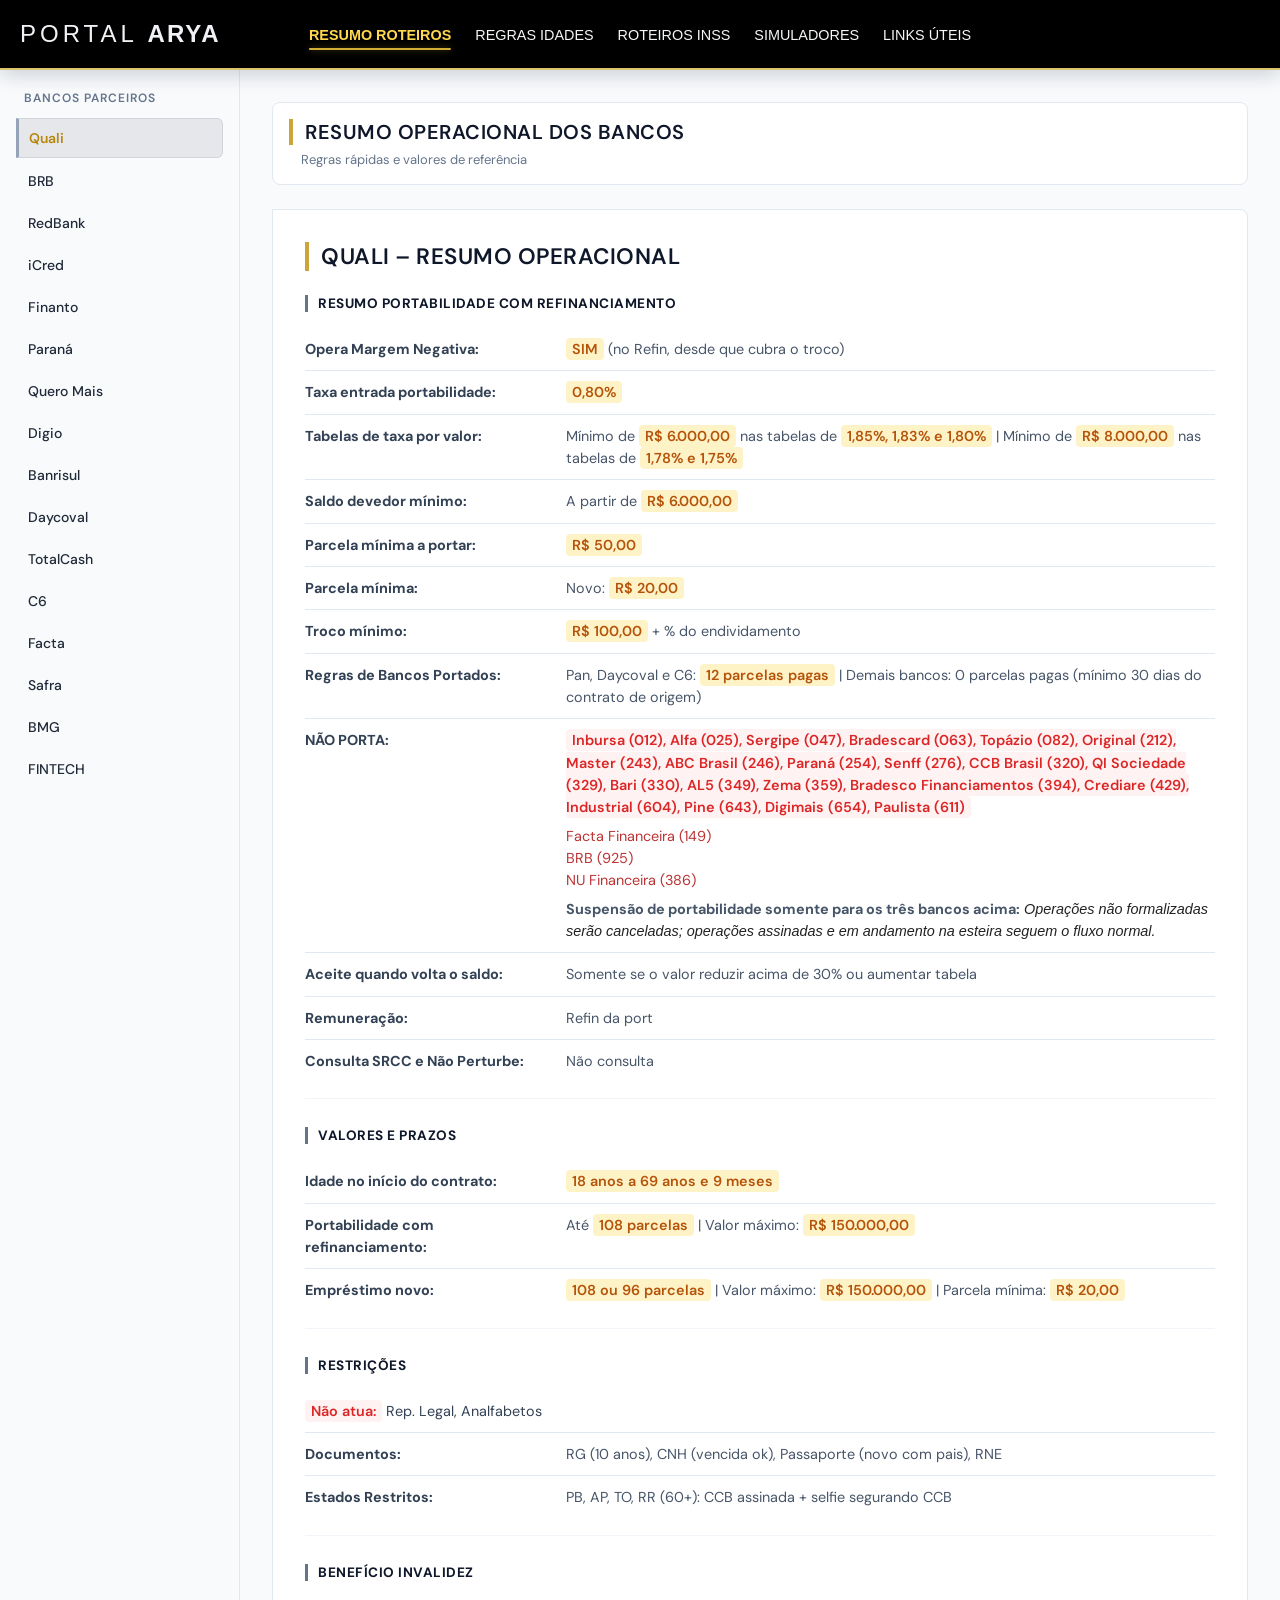
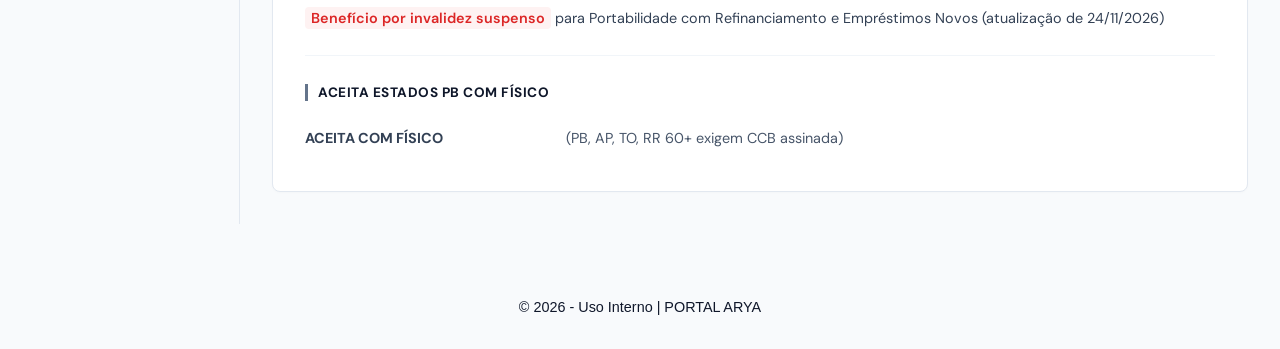
==== commit f7ec97df: "Add files via upload" ====
--- a/index.html
+++ b/index.html
@@ -65,8 +65,8 @@
                         <li class="regra-item"><strong>Parcela mínima a portar:</strong><span class="regra-detalhe"> <span class="destaque-dourado">R$ 50,00</span></span></li>
                         <li class="regra-item"><strong>Parcela mínima:</strong><span class="regra-detalhe"> Novo: <span class="destaque-dourado">R$ 20,00</span></span></li>
                         <li class="regra-item"><strong>Troco mínimo:</strong><span class="regra-detalhe"> <span class="destaque-dourado">R$ 100,00</span> + % do endividamento</span></li>
-                        <li class="regra-item"><strong>Regras de Bancos Portados:</strong><span class="regra-detalhe"> Pan, Daycoval, Facta, C6: <span class="destaque-dourado">12 parcelas pagas</span> | Demais bancos: 0 parcelas pagas (mínimo 30 dias do contrato de origem)</span></li>
-                        <li class="regra-item"><strong>NÃO PORTA:</strong><span class="regra-detalhe"> <span class="destaque-vermelho">Inbursa (012), Alfa (025), Sergipe (047), Bradescard (063), Topázio (082), Original (212), Master (243), ABC Brasil (246), Paraná (254), Senff (276), CCB Brasil (320), QI Sociedade (329), Bari (330), AL5 (349), Zema (359), Bradesco Financiamentos (394), Crediare (429), Industrial (604), Pine (643), Digimais (654), Paulista (611)</span></span></li>
+                        <li class="regra-item"><strong>Regras de Bancos Portados:</strong><span class="regra-detalhe"> Pan, Daycoval e C6: <span class="destaque-dourado">12 parcelas pagas</span> | Demais bancos: 0 parcelas pagas (mínimo 30 dias do contrato de origem)</span></li>
+                        <li class="regra-item"><strong>NÃO PORTA:</strong><span class="regra-detalhe"> <span class="destaque-vermelho">Inbursa (012), Alfa (025), Sergipe (047), Bradescard (063), Topázio (082), Original (212), Master (243), ABC Brasil (246), Paraná (254), Senff (276), CCB Brasil (320), QI Sociedade (329), Bari (330), AL5 (349), Zema (359), Bradesco Financiamentos (394), Crediare (429), Industrial (604), Pine (643), Digimais (654), Paulista (611)</span><span style="display: block; margin-top: 6px; color: #b33;">Facta Financeira (149)<br>BRB (925)<br>NU Financeira (386)</span><span style="display: block; margin-top: 6px;"><strong>Suspensão de portabilidade somente para os três bancos acima:</strong> <em style="color: #222;">Operações não formalizadas serão canceladas; operações assinadas e em andamento na esteira seguem o fluxo normal.</em></span></span></li>
                         <li class="regra-item"><strong>Aceite quando volta o saldo:</strong><span class="regra-detalhe"> Somente se o valor reduzir acima de 30% ou aumentar tabela</span></li>
                         <li class="regra-item"><strong>Remuneração:</strong><span class="regra-detalhe"> Refin da port</span></li>
                         <li class="regra-item"><strong>Consulta SRCC e Não Perturbe:</strong><span class="regra-detalhe"> Não consulta</span></li>
@@ -269,8 +269,10 @@
                         <li class="regra-item"><strong>Saldo devedor mínimo:</strong><span class="regra-detalhe"> -</span></li>
                         <li class="regra-item"><strong>Parcela mínima:</strong><span class="regra-detalhe"> <span class="destaque-dourado">R$ 50,00</span></span></li>
                         <li class="regra-item"><strong>Troco mínimo:</strong><span class="regra-detalhe"> <span class="destaque-dourado">R$ 100,00</span></span></li>
-                        <li class="regra-item"><strong>Regras de Bancos Portados:</strong><span class="regra-detalhe"> Pan, Facta, C6: acima de 12 pagas | Demais bancos: 0 pagas</span></li>
-                        <li class="regra-item"><strong>NÃO PORTA:</strong><span class="regra-detalhe"> <span class="destaque-vermelho">Inbursa, Pine, QI, Paraná</span></span></li>
+                        <li class="regra-item"><strong>Bancos portados — acima de 12 parcelas pagas:</strong><span class="regra-detalhe"> PAN, Santander, Mercantil, Agibank, Daycoval e Parati/Meu Tudo</span></li>
+                        <li class="regra-item"><strong>Demais bancos:</strong><span class="regra-detalhe"> Aceitos se o contrato de origem tiver pelo menos 30 dias na data do retorno do saldo devedor</span></li>
+                        <li class="regra-item"><strong>NÃO PORTA:</strong><span class="regra-detalhe"> <span class="destaque-vermelho">Inbursa, QI Sociedade, PicPay, Pine, BNP Paribas, Alfa, Facta, Safra, Paraná e C6</span></span></li>
+                        <li class="regra-item"><strong>Regra específica — BRB 925:</strong><span class="regra-detalhe"> Aceita somente contratos com prazo original de 84 ou 96 parcelas</span></li>
                         <li class="regra-item"><strong>Aceite quando volta o saldo:</strong><span class="regra-detalhe"> Somente se o valor reduzir acima de 15% ou aumentar tabela</span></li>
                         <li class="regra-item"><strong>Remuneração:</strong><span class="regra-detalhe"> Refin da portabilidade</span></li>
                         <li class="regra-item"><strong>Consulta SRCC e Não Perturbe:</strong><span class="regra-detalhe"> Não consulta</span></li>
@@ -298,6 +300,50 @@
                     <ul>
                         <li class="regra-item"><strong>-</strong></li>
                     </ul>
+                </div>
+                <div class="resumo-secao">
+                    <h3 class="resumo-secao-titulo">Benefícios aceitos</h3>
+                    <ul>
+                        <li class="regra-item"><strong>Resumo:</strong><span class="regra-detalhe"> Pensões por morte indicadas: acima de <span class="destaque-dourado">45 anos</span> | Aposentadorias por invalidez indicadas: acima de <span class="destaque-dourado">60 anos</span> | Demais espécies conforme lista</span></li>
+                    </ul>
+                    <details style="margin: 6px 0 0 18px; font-size: 0.92em;">
+                        <summary style="cursor: pointer;"><span style="font-weight: 700; color: #b58a32; text-decoration: underline; text-decoration-color: rgba(181, 138, 50, 0.45); text-underline-offset: 3px;">Ver lista completa de benefícios aceitos</span></summary>
+                        <div style="padding: 8px 0 0 4px; line-height: 1.5;">
+                            <ul style="list-style: none; margin: 0; padding: 0;">
+                            <li style="display: grid; grid-template-columns: 32px minmax(0, 1fr); gap: 8px; padding: 6px 9px; margin: 3px 0; border-bottom: 1px solid rgba(0,0,0,0.08);"><strong>1</strong><span>Pensão por Morte de Trabalhador Rural - Acima de 45 anos.</span></li>
+                            <li style="display: grid; grid-template-columns: 32px minmax(0, 1fr); gap: 8px; padding: 6px 9px; margin: 3px 0; border-bottom: 1px solid rgba(0,0,0,0.08);"><strong>2</strong><span>Pensão por Morte por Acidente de Trabalho do Trabalhador Rural - Acima de 45 anos.</span></li>
+                            <li style="display: grid; grid-template-columns: 32px minmax(0, 1fr); gap: 8px; padding: 6px 9px; margin: 3px 0; border-bottom: 1px solid rgba(0,0,0,0.08);"><strong>3</strong><span>Pensão por Morte do Empregador Rural - Acima de 45 anos.</span></li>
+                            <li style="display: grid; grid-template-columns: 32px minmax(0, 1fr); gap: 8px; padding: 6px 9px; margin: 3px 0; border-left: 3px solid #bd3c3c; background: rgba(189, 60, 60, 0.08); border-radius: 3px;"><strong>4</strong><span>Aposentadoria por Invalidez do Trabalhador Rural - Acima de 60 anos.</span></li>
+                            <li style="display: grid; grid-template-columns: 32px minmax(0, 1fr); gap: 8px; padding: 6px 9px; margin: 3px 0; border-left: 3px solid #bd3c3c; background: rgba(189, 60, 60, 0.08); border-radius: 3px;"><strong>5</strong><span>Aposentadoria por Invalidez por Acidente de Trabalho do Trabalhador Rural - Acima de 60 anos.</span></li>
+                            <li style="display: grid; grid-template-columns: 32px minmax(0, 1fr); gap: 8px; padding: 6px 9px; margin: 3px 0; border-left: 3px solid #bd3c3c; background: rgba(189, 60, 60, 0.08); border-radius: 3px;"><strong>6</strong><span>Aposentadoria por Invalidez do Empregador Rural - Acima de 60 anos.</span></li>
+                            <li style="display: grid; grid-template-columns: 32px minmax(0, 1fr); gap: 8px; padding: 6px 9px; margin: 3px 0; border-bottom: 1px solid rgba(0,0,0,0.08);"><strong>7</strong><span>Aposentadoria por Idade do Trabalhador Rural</span></li>
+                            <li style="display: grid; grid-template-columns: 32px minmax(0, 1fr); gap: 8px; padding: 6px 9px; margin: 3px 0; border-bottom: 1px solid rgba(0,0,0,0.08);"><strong>8</strong><span>Aposentadoria por Idade do Empregador Rural</span></li>
+                            <li style="display: grid; grid-template-columns: 32px minmax(0, 1fr); gap: 8px; padding: 6px 9px; margin: 3px 0; border-bottom: 1px solid rgba(0,0,0,0.08);"><strong>21</strong><span>Pensão por Morte Previdenciária - Acima de 45 anos.</span></li>
+                            <li style="display: grid; grid-template-columns: 32px minmax(0, 1fr); gap: 8px; padding: 6px 9px; margin: 3px 0; border-bottom: 1px solid rgba(0,0,0,0.08);"><strong>28</strong><span>Pensão por Morte Regime Geral - Acima de 45 anos.</span></li>
+                            <li style="display: grid; grid-template-columns: 32px minmax(0, 1fr); gap: 8px; padding: 6px 9px; margin: 3px 0; border-bottom: 1px solid rgba(0,0,0,0.08);"><strong>29</strong><span>Pensão por Morte ex-Combatente Marítimo - Acima de 45 anos.</span></li>
+                            <li style="display: grid; grid-template-columns: 32px minmax(0, 1fr); gap: 8px; padding: 6px 9px; margin: 3px 0; border-left: 3px solid #bd3c3c; background: rgba(189, 60, 60, 0.08); border-radius: 3px;"><strong>33</strong><span>Aposentadoria Invalidez Aeronauta - Acima de 60 anos.</span></li>
+                            <li style="display: grid; grid-template-columns: 32px minmax(0, 1fr); gap: 8px; padding: 6px 9px; margin: 3px 0; border-bottom: 1px solid rgba(0,0,0,0.08);"><strong>37</strong><span>Aposentadoria Extranumerário Capin</span></li>
+                            <li style="display: grid; grid-template-columns: 32px minmax(0, 1fr); gap: 8px; padding: 6px 9px; margin: 3px 0; border-bottom: 1px solid rgba(0,0,0,0.08);"><strong>38</strong><span>Aposentadoria Extranumerário Funcionário Público</span></li>
+                            <li style="display: grid; grid-template-columns: 32px minmax(0, 1fr); gap: 8px; padding: 6px 9px; margin: 3px 0; border-bottom: 1px solid rgba(0,0,0,0.08);"><strong>41</strong><span>Aposentadoria por Idade</span></li>
+                            <li style="display: grid; grid-template-columns: 32px minmax(0, 1fr); gap: 8px; padding: 6px 9px; margin: 3px 0; border-bottom: 1px solid rgba(0,0,0,0.08);"><strong>42</strong><span>Aposentadoria por Tempo de Contribuição</span></li>
+                            <li style="display: grid; grid-template-columns: 32px minmax(0, 1fr); gap: 8px; padding: 6px 9px; margin: 3px 0; border-bottom: 1px solid rgba(0,0,0,0.08);"><strong>43</strong><span>Aposentadoria por Tempo Serviço Ex-Combatente</span></li>
+                            <li style="display: grid; grid-template-columns: 32px minmax(0, 1fr); gap: 8px; padding: 6px 9px; margin: 3px 0; border-bottom: 1px solid rgba(0,0,0,0.08);"><strong>44</strong><span>Aposentadoria Especial de Aeronauta</span></li>
+                            <li style="display: grid; grid-template-columns: 32px minmax(0, 1fr); gap: 8px; padding: 6px 9px; margin: 3px 0; border-bottom: 1px solid rgba(0,0,0,0.08);"><strong>45</strong><span>Aposentadoria por Tempo de Serviço Jornalista</span></li>
+                            <li style="display: grid; grid-template-columns: 32px minmax(0, 1fr); gap: 8px; padding: 6px 9px; margin: 3px 0; border-bottom: 1px solid rgba(0,0,0,0.08);"><strong>49</strong><span>Aposentadoria Ordinária</span></li>
+                            <li style="display: grid; grid-template-columns: 32px minmax(0, 1fr); gap: 8px; padding: 6px 9px; margin: 3px 0; border-left: 3px solid #bd3c3c; background: rgba(189, 60, 60, 0.08); border-radius: 3px;"><strong>51</strong><span>Aposentadoria Invalidez Extinto Plano Básico - Acima de 60 anos.</span></li>
+                            <li style="display: grid; grid-template-columns: 32px minmax(0, 1fr); gap: 8px; padding: 6px 9px; margin: 3px 0; border-bottom: 1px solid rgba(0,0,0,0.08);"><strong>52</strong><span>Aposentadoria Idade Extinto Plano Básico</span></li>
+                            <li style="display: grid; grid-template-columns: 32px minmax(0, 1fr); gap: 8px; padding: 6px 9px; margin: 3px 0; border-bottom: 1px solid rgba(0,0,0,0.08);"><strong>57</strong><span>Aposentadoria Tempo de Serviço de Professor</span></li>
+                            <li style="display: grid; grid-template-columns: 32px minmax(0, 1fr); gap: 8px; padding: 6px 9px; margin: 3px 0; border-bottom: 1px solid rgba(0,0,0,0.08);"><strong>58</strong><span>Aposentadoria de Anistiados</span></li>
+                            <li style="display: grid; grid-template-columns: 32px minmax(0, 1fr); gap: 8px; padding: 6px 9px; margin: 3px 0; border-bottom: 1px solid rgba(0,0,0,0.08);"><strong>72</strong><span>Aposentadoria Tempo Serviço - Lei de Guerra</span></li>
+                            <li style="display: grid; grid-template-columns: 32px minmax(0, 1fr); gap: 8px; padding: 6px 9px; margin: 3px 0; border-bottom: 1px solid rgba(0,0,0,0.08);"><strong>78</strong><span>Aposentadoria idade - Lei de Guerra</span></li>
+                            <li style="display: grid; grid-template-columns: 32px minmax(0, 1fr); gap: 8px; padding: 6px 9px; margin: 3px 0; border-bottom: 1px solid rgba(0,0,0,0.08);"><strong>81</strong><span>Aposentadoria Compulsória Ex-Sasse</span></li>
+                            <li style="display: grid; grid-template-columns: 32px minmax(0, 1fr); gap: 8px; padding: 6px 9px; margin: 3px 0; border-bottom: 1px solid rgba(0,0,0,0.08);"><strong>82</strong><span>Aposentadoria Tempo de Serviço Ex-Sasse</span></li>
+                            <li style="display: grid; grid-template-columns: 32px minmax(0, 1fr); gap: 8px; padding: 6px 9px; margin: 3px 0; border-left: 3px solid #bd3c3c; background: rgba(189, 60, 60, 0.08); border-radius: 3px;"><strong>83</strong><span>Aposentadoria por Invalidez Ex-Sasse - Acima de 60 anos.</span></li>
+                            <li style="display: grid; grid-template-columns: 32px minmax(0, 1fr); gap: 8px; padding: 6px 9px; margin: 3px 0; border-left: 3px solid #bd3c3c; background: rgba(189, 60, 60, 0.08); border-radius: 3px;"><strong>92</strong><span>Aposentadoria Invalidez Acidente de Trabalho - Acima de 60 anos.</span></li>
+                            <li style="display: grid; grid-template-columns: 32px minmax(0, 1fr); gap: 8px; padding: 6px 9px; margin: 3px 0; border-bottom: 1px solid rgba(0,0,0,0.08);"><strong>93</strong><span>Pensão por Morte Acidente do Trabalho - Acima de 45 anos.</span></li>
+                            </ul>
+                        </div>
+                    </details>
                 </div>
                 <div class="resumo-secao">
                     <h3 class="resumo-secao-titulo">Aceita Estados PB com Físico</h3>
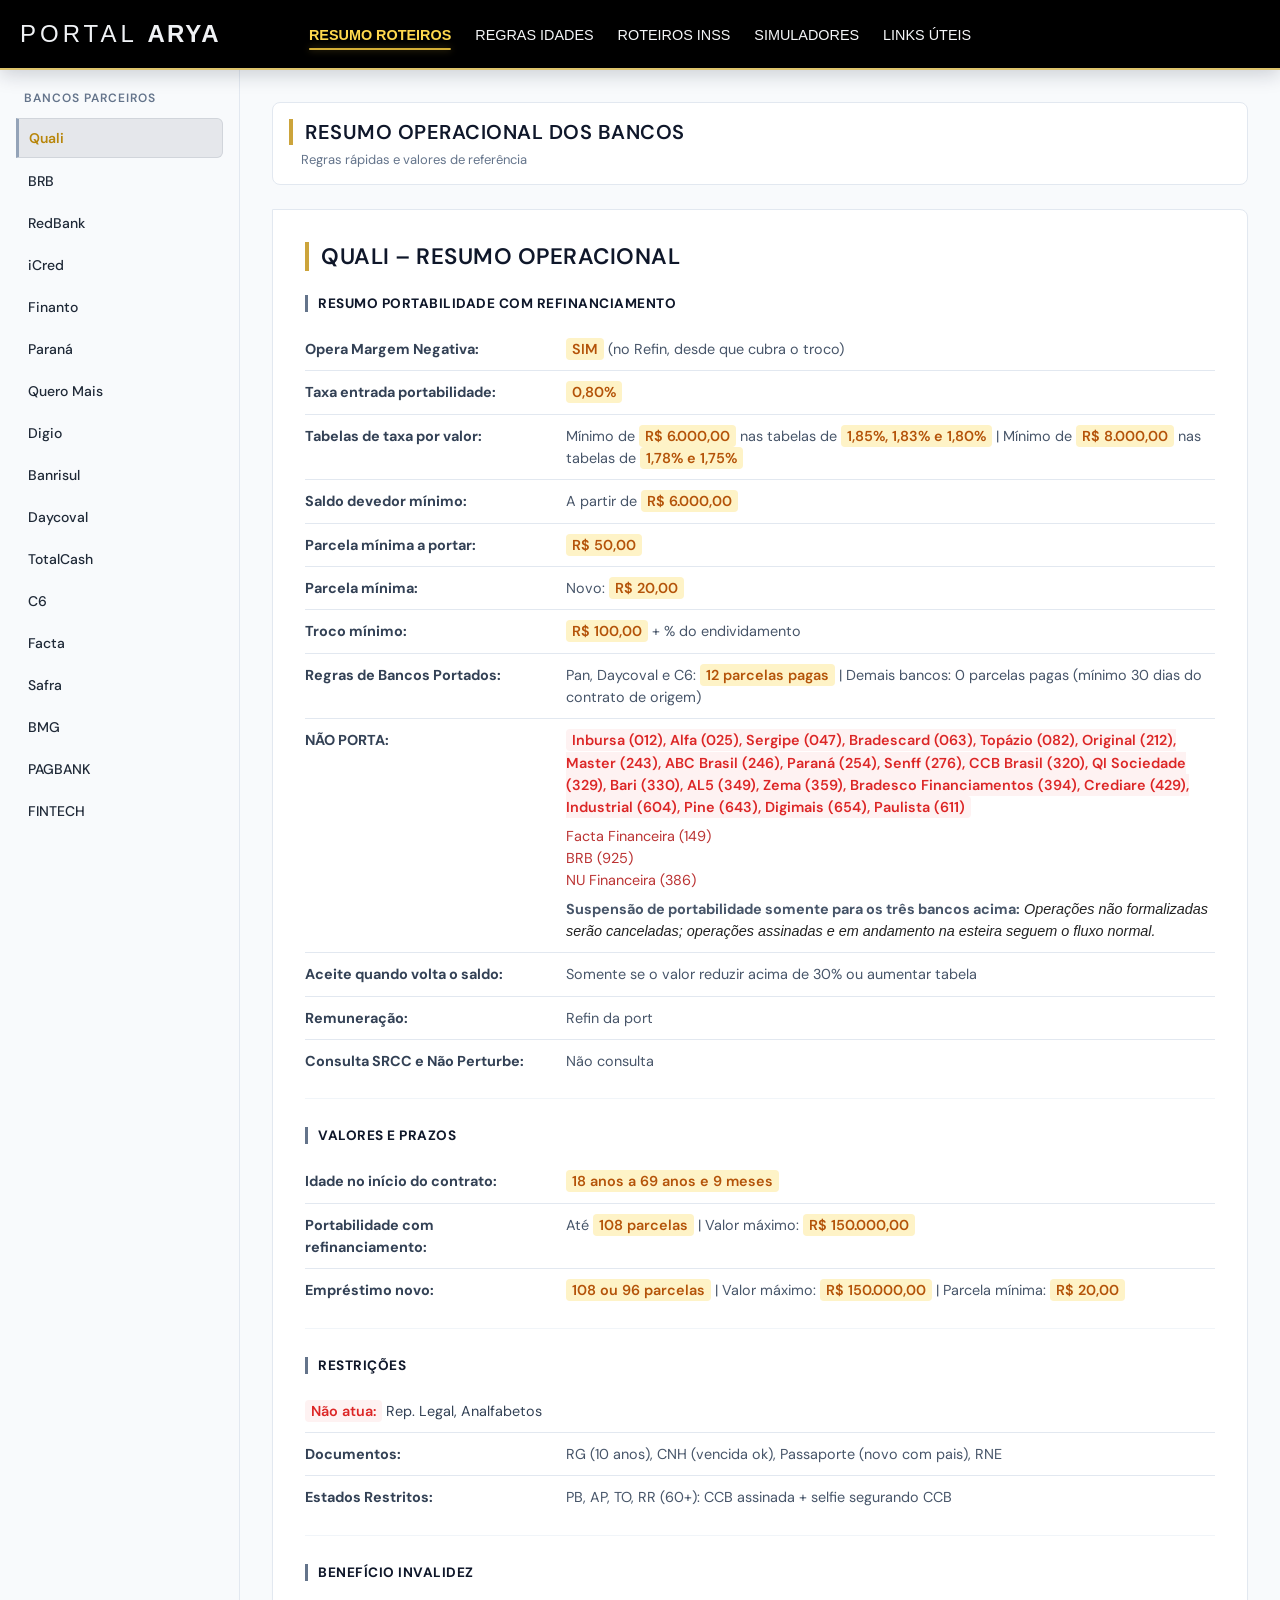
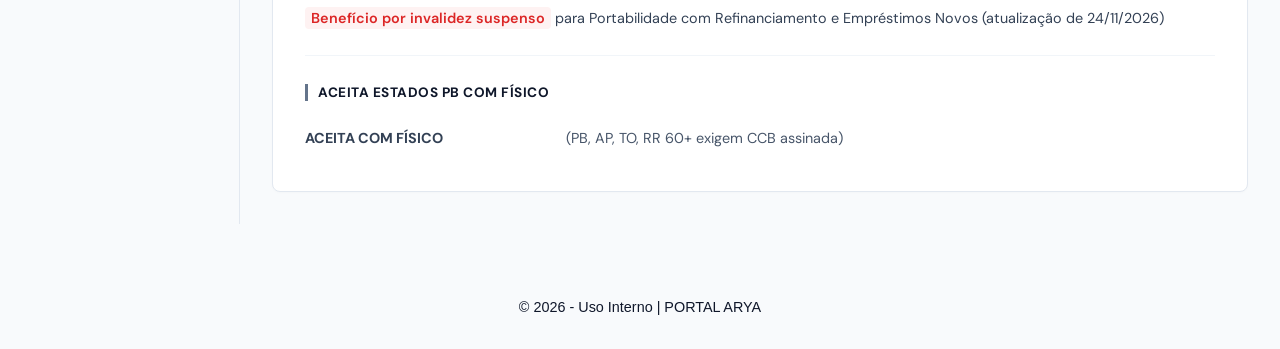
==== commit 86aac6e2: "Add files via upload" ====
--- a/index.html
+++ b/index.html
@@ -48,6 +48,7 @@
             <button class="sidebar-item" data-bank="op-facta">Facta</button>
             <button class="sidebar-item" data-bank="op-safra">Safra</button>
             <button class="sidebar-item" data-bank="op-bmg">BMG</button>
+            <button class="sidebar-item" data-bank="op-pagbank">PAGBANK</button>
             <button class="sidebar-item" data-bank="op-fintech-corban">FINTECH</button>
         </div>
         <div class="content-area">
@@ -882,6 +883,49 @@
                     </ul>
                 </div>
             </div>
+            <div id="op-pagbank" class="bank-content">
+                <h2 class="resumo-titulo">PAGBANK – RESUMO OPERACIONAL</h2>
+                <div class="resumo-secao">
+                    <h3 class="resumo-secao-titulo">Resumo Portabilidade com Refinanciamento</h3>
+                    <ul>
+                        <li class="regra-item"><strong>Formalização:</strong><span class="regra-detalhe"> Pelo aplicativo PagBank</span></li>
+                        <li class="regra-item"><strong>Margem:</strong><span class="regra-detalhe"> <span class="destaque-dourado">45%</span></span></li>
+                        <li class="regra-item"><strong>Taxa de entrada da portabilidade:</strong><span class="regra-detalhe"> <span class="destaque-dourado">1,50%</span></span></li>
+                        <li class="regra-item"><strong>Remuneração:</strong><span class="regra-detalhe"> Somente a partir de <span class="destaque-dourado">1,55%</span></span></li>
+                        <li class="regra-item"><strong>Regras de bancos portados:</strong><span class="regra-detalhe"> Aceita todos os bancos, exceto C6, com mínimo de <span class="destaque-dourado">12 parcelas pagas</span></span></li>
+                        <li class="regra-item"><strong>Saldo mínimo portado:</strong><span class="regra-detalhe"> <span class="destaque-dourado">R$ 500,00</span></span></li>
+                        <li class="regra-item"><strong>Parcela mínima:</strong><span class="regra-detalhe"> <span class="destaque-dourado">R$ 30,00</span></span></li>
+                        <li class="regra-item"><strong>Troco mínimo do refinanciamento:</strong><span class="regra-detalhe"> <span class="destaque-dourado">R$ 100,00</span></span></li>
+                        <li class="regra-item"><strong>NÃO PORTA:</strong><span class="regra-detalhe"> <span class="destaque-vermelho">C6</span></span></li>
+                    </ul>
+                </div>
+                <div class="resumo-secao">
+                    <h3 class="resumo-secao-titulo">Valores e Prazos</h3>
+                    <ul>
+                        <li class="regra-item"><strong>Idade para contratação:</strong><span class="regra-detalhe"> <span class="destaque-dourado">21 anos completos a 73 anos, 11 meses e 29 dias</span> (idade no início do contrato)</span></li>
+                        <li class="regra-item"><strong>Prazo máximo:</strong><span class="regra-detalhe"> <span class="destaque-dourado">108 meses</span></span></li>
+                        <li class="regra-item"><strong>Quantidade de operações:</strong><span class="regra-detalhe"> Até <span class="destaque-dourado">13 linhas de empréstimo por benefício</span></span></li>
+                        <li class="regra-item"><strong>Valor da parcela:</strong><span class="regra-detalhe"> Mínimo de <span class="destaque-dourado">R$ 30,00</span> | Máximo conforme Roteiro Operacional</span></li>
+                    </ul>
+                </div>
+                <div class="resumo-secao">
+                    <h3 class="resumo-secao-titulo">Regras para Refinanciamento</h3>
+                    <ul>
+                        <li>Permite refinanciar desde que gere troco mínimo de <span class="destaque-dourado">R$ 100,00</span> para o cliente</li>
+                        <li>Permite agregar margem, aceitar contrato inadimplente e unificar parcelas</li>
+                    </ul>
+                </div>
+                <div class="resumo-secao">
+                    <h3 class="resumo-secao-titulo">Restrições e Liberação de Crédito</h3>
+                    <ul>
+                        <li class="regra-item"><strong>Documentos para formalização:</strong><span class="regra-detalhe"> Documento de identificação (RG com CPF ou CNH) e selfie</span></li>
+                        <li class="regra-item"><strong>Liberação do crédito:</strong><span class="regra-detalhe"> Na conta em que o cliente recebe o benefício</span></li>
+                        <li class="regra-item"><strong>Espécies não elegíveis:</strong><span class="regra-detalhe"> <span class="destaque-vermelho">5, 22, 23, 26, 27, 29, 32, 54, 55, 56, 59, 60, 84, 87, 88, 89 e 96</span></span></li>
+                        <li><span class="destaque-vermelho">Não atende cartão magnético</span></li>
+                        <li class="regra-item"><strong>UFs 60+:</strong><span class="regra-detalhe"> Atendimento normal, sem bloqueio</span></li>
+                    </ul>
+                </div>
+            </div>
             <div id="op-fintech-corban" class="bank-content">
                 <h2 class="resumo-titulo">FINTECH DO CORBAN – RESUMO OPERACIONAL</h2>
                 <div class="resumo-secao"><h3 class="resumo-secao-titulo">Resumo Portabilidade com Refinanciamento</h3><ul>
@@ -948,7 +992,7 @@
 <h3 class="titulo-tabela-comparativa">1. PORTABILIDADE</h3>
 <div class="table-container"><div class="table-scroll">
 <table class="tabela-comparativa">
-<thead><th>Idade</th><th>Fintech</th><th>Quali</th><th>BRB</th><th>RedBank</th><th>iCred</th><th>Finanto</th><th>Paraná</th><th>Quero+</th><th>Digio</th><th>Banrisul</th><th>Daycoval</th><th>TotalCash</th><th>C6</th><th>Facta</th></thead>
+<thead><tr><th>Idade</th><th>Fintech</th><th>Quali</th><th>BRB</th><th>RedBank</th><th>iCred</th><th>Finanto</th><th>Paraná</th><th>Quero+</th><th>Digio</th><th>Banrisul</th><th>Daycoval</th><th>TotalCash</th><th>C6</th><th>Facta</th></tr></thead>
 <tbody>
 <tr><td>68 anos<br>11 meses</td><td>108x</td><td>108x</td><td>108x</td><td>108x</td><td>108x</td><td>108x</td><td>108x</td><td>108x</td><td>108x</td><td>108x</td><td>108x</td><td>108x</td><td>108x</td><td>108x</td></tr>
 <tr><td>69 anos<br>11 meses</td><td>108x</td><td>Opera até<br><small>69 anos e 9 meses</small></td><td>108x</td><td>108x</td><td>108x</td><td class="status-none">—</td><td>96x</td><td>108x</td><td>108x</td><td>96x</td><td>108x</td><td>108x</td><td>108x</td><td>108x</td></tr>
@@ -966,7 +1010,7 @@
 <h3 class="titulo-tabela-comparativa">2. NOVO / REFINANCIAMENTO</h3>
 <div class="table-container"><div class="table-scroll">
 <table class="tabela-comparativa">
-<thead><th>Idade</th><th>Fintech</th><th>Quali</th><th>BRB</th><th>RedBank</th><th>iCred</th><th>Finanto</th><th>Paraná</th><th>Quero+</th><th>Digio</th><th>Banrisul</th><th>Daycoval</th><th>TotalCash</th><th>C6</th><th>Facta</th></thead>
+<thead><tr><th>Idade</th><th>Fintech</th><th>Quali</th><th>BRB</th><th>RedBank</th><th>iCred</th><th>Finanto</th><th>Paraná</th><th>Quero+</th><th>Digio</th><th>Banrisul</th><th>Daycoval</th><th>TotalCash</th><th>C6</th><th>Facta</th></tr></thead>
 <tbody>
 <tr><td>68 anos<br>11 meses</td><td>108x</td><td>108x</td><td>108x</td><td>108x</td><td>108x</td><td>108x</td><td>108x</td><td>108x</td><td>108x</td><td>108x</td><td>108x</td><td>108x</td><td>108x</td><td>108x</td></tr>
 <tr><td>69 anos<br>11 meses</td><td>108x</td><td>Opera até<br><small>69 anos e 9 meses</small></td><td>108x</td><td>108x</td><td>108x</td><td class="status-none">—</td><td>96x</td><td>108x</td><td>108x</td><td>96x</td><td>108x</td><td>108x</td><td>108x</td><td>108x</td></tr>
@@ -984,7 +1028,7 @@
                 <h3 class="titulo-tabela-comparativa">3. INVALIDEZ</h3>
                 <div class="table-container"><div class="table-scroll">
                     <table class="tabela-comparativa">
-                        <thead><th>Idade</th><th>Fintech</th><th>Quali</th><th>BRB</th><th>iCred</th><th>Finanto</th><th>Paraná</th><th>Quero+</th><th>Digio</th><th>Banrisul</th><th>Daycoval</th><th>TotalCash</th><th>C6</th><th>Facta</th><th>PAN</th></thead>
+                        <thead><tr><th>Idade</th><th>Fintech</th><th>Quali</th><th>BRB</th><th>iCred</th><th>Finanto</th><th>Paraná</th><th>Quero+</th><th>Digio</th><th>Banrisul</th><th>Daycoval</th><th>TotalCash</th><th>C6</th><th>Facta</th><th>PAN</th></tr></thead>
                         <tbody>
                             <tr><td>40 anos</td><td class="status-none">Não Opera</td><td class="status-none">Suspenso</td><td class="status-none">Não Opera</td><td class="status-none">Não Opera</td><td class="status-none">Não Opera</td><td>NOVO/PORT (anexar Com. Decisão)</td><td>NOVO</td><td class="status-none">Não Opera</td><td class="status-none">Não Opera</td><td>NOVO</td><td class="status-none">Não Opera</td><td>NOVO/PORT (perícia após JAN/17)</td><td class="status-none">Não Opera</td><td>NOVO/PORT</td></tr>
                             <tr><td>41 a 52 anos</td><td class="status-none">Não Opera</td><td class="status-none">Suspenso</td><td class="status-none">Não Opera</td><td class="status-none">Não Opera</td><td class="status-none">Não Opera</td><td>NOVO/PORT (anexar Com. Decisão)</td><td>NOVO</td><td class="status-none">Não Opera</td><td class="status-none">Não Opera</td><td>NOVO</td><td class="status-none">Não Opera</td><td>NOVO/PORT (perícia após JAN/17)</td><td class="status-none">Não Opera</td><td>NOVO/PORT</td></tr>
--- a/style.css
+++ b/style.css
@@ -479,6 +479,23 @@
     width: 100%;
     min-width: 0;
     overflow: visible;
+}
+/* Mantém a coluna Idade visível ao rolar horizontalmente as três tabelas comparativas. */
+#id-tabela .tabela-comparativa th:first-child,
+#id-tabela .tabela-comparativa td:first-child {
+    position: sticky !important;
+    left: 0 !important;
+    background-clip: padding-box;
+    box-shadow: 3px 0 5px rgba(15, 23, 42, 0.10);
+}
+#id-tabela .tabela-comparativa {
+    overflow: visible !important;
+}
+#id-tabela .tabela-comparativa tbody td:first-child { z-index: 6; }
+#id-tabela .tabela-comparativa thead th:first-child {
+    z-index: 20;
+    background: #0f172a;
+    color: #facc15;
 }
 .table-container::-webkit-scrollbar { height: 10px; }
 .table-container::-webkit-scrollbar-track { background: #f1f5f9; border-radius: 10px; }
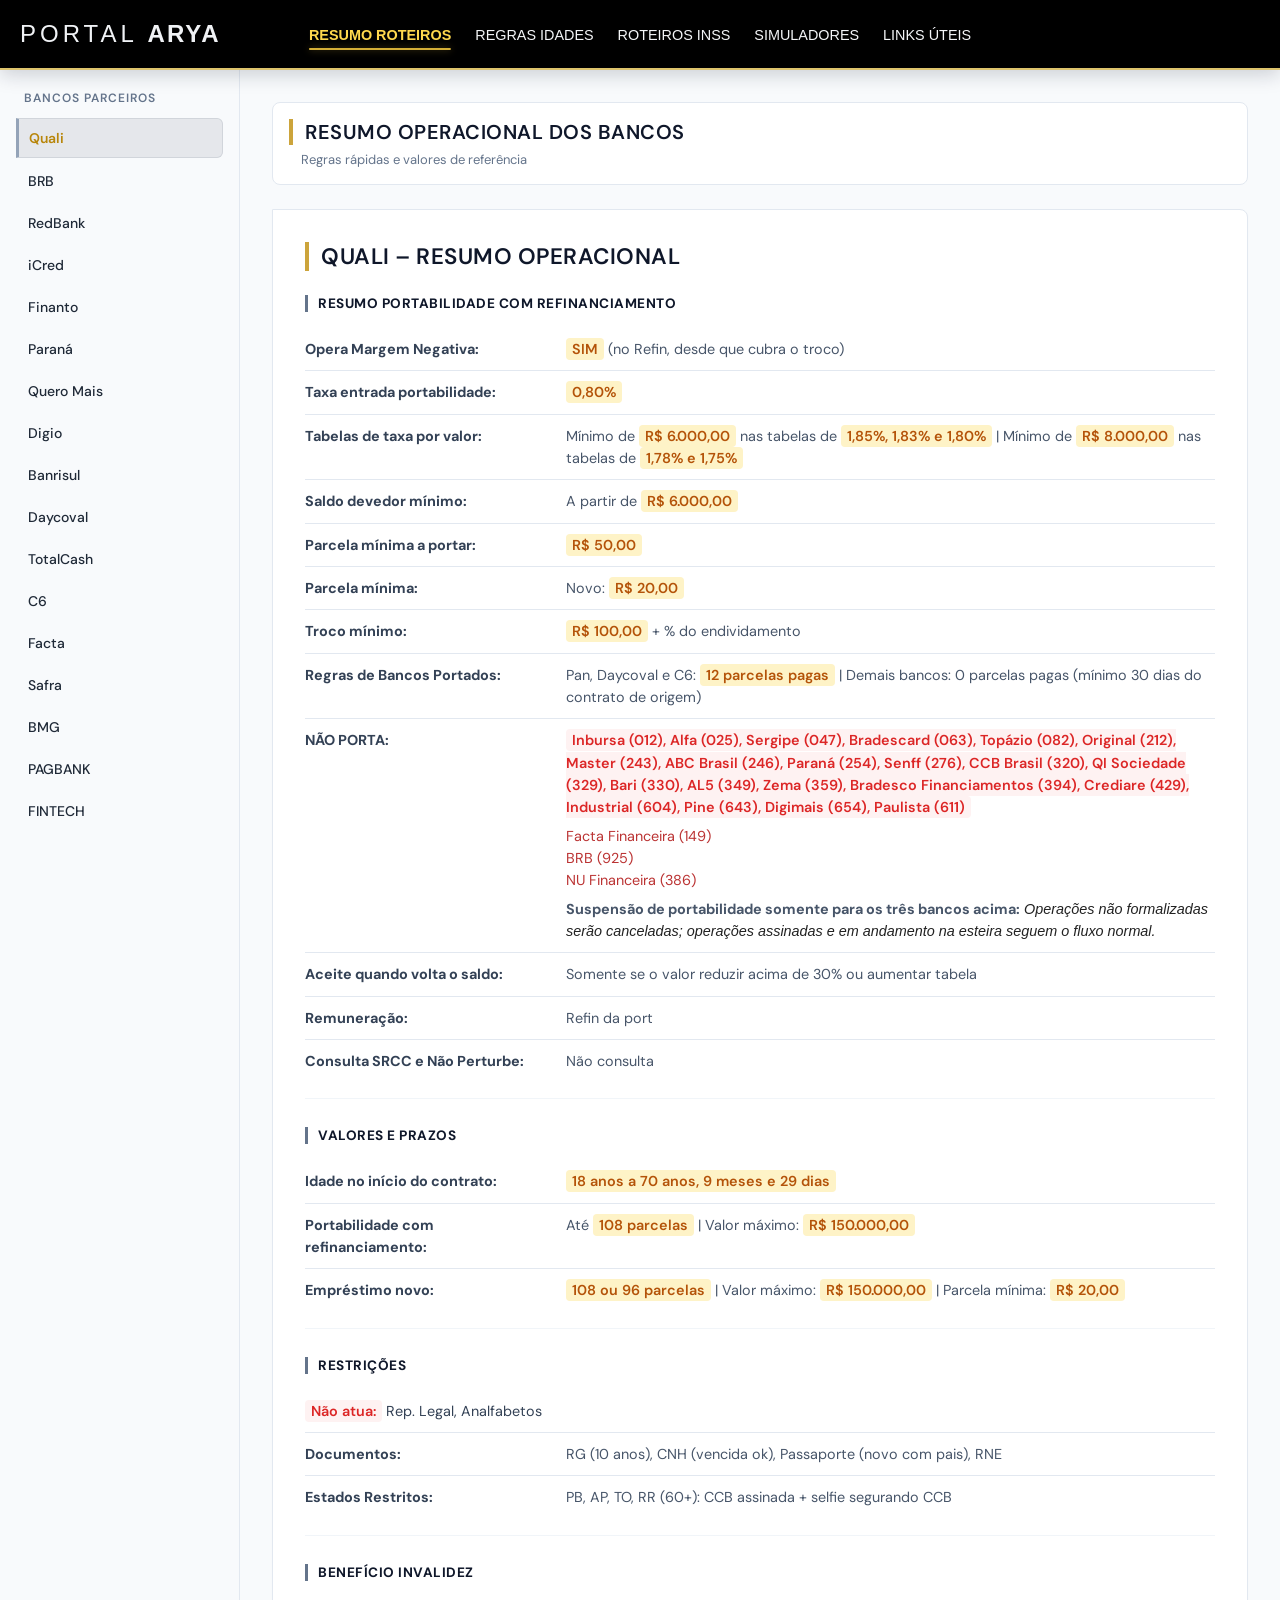
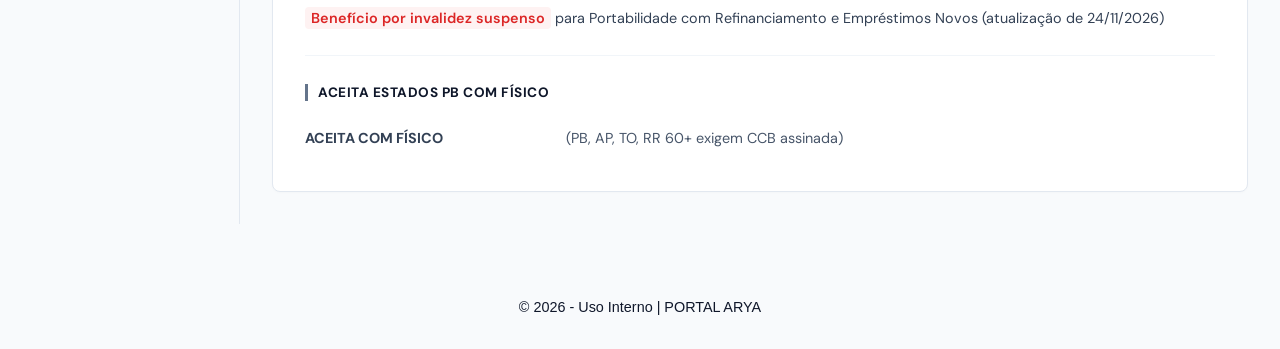
==== commit 94b75bf3: "Add files via upload" ====
--- a/index.html
+++ b/index.html
@@ -76,7 +76,7 @@
                 <div class="resumo-secao">
                     <h3 class="resumo-secao-titulo">Valores e Prazos</h3>
                     <ul>
-                        <li class="regra-item"><strong>Idade no início do contrato:</strong><span class="regra-detalhe"> <span class="destaque-dourado">18 anos a 69 anos e 9 meses</span></span></li>
+                        <li class="regra-item"><strong>Idade no início do contrato:</strong><span class="regra-detalhe"> <span class="destaque-dourado">18 anos a 70 anos, 9 meses e 29 dias</span></span></li>
                         <li class="regra-item"><strong>Portabilidade com refinanciamento:</strong><span class="regra-detalhe"> Até <span class="destaque-dourado">108 parcelas</span> | Valor máximo: <span class="destaque-dourado">R$ 150.000,00</span></span></li>
                         <li class="regra-item"><strong>Empréstimo novo:</strong><span class="regra-detalhe"> <span class="destaque-dourado">108 ou 96 parcelas</span> | Valor máximo: <span class="destaque-dourado">R$ 150.000,00</span> | Parcela mínima: <span class="destaque-dourado">R$ 20,00</span></span></li>
                     </ul>
@@ -995,8 +995,8 @@
 <thead><tr><th>Idade</th><th>Fintech</th><th>Quali</th><th>BRB</th><th>RedBank</th><th>iCred</th><th>Finanto</th><th>Paraná</th><th>Quero+</th><th>Digio</th><th>Banrisul</th><th>Daycoval</th><th>TotalCash</th><th>C6</th><th>Facta</th></tr></thead>
 <tbody>
 <tr><td>68 anos<br>11 meses</td><td>108x</td><td>108x</td><td>108x</td><td>108x</td><td>108x</td><td>108x</td><td>108x</td><td>108x</td><td>108x</td><td>108x</td><td>108x</td><td>108x</td><td>108x</td><td>108x</td></tr>
-<tr><td>69 anos<br>11 meses</td><td>108x</td><td>Opera até<br><small>69 anos e 9 meses</small></td><td>108x</td><td>108x</td><td>108x</td><td class="status-none">—</td><td>96x</td><td>108x</td><td>108x</td><td>96x</td><td>108x</td><td>108x</td><td>108x</td><td>108x</td></tr>
-<tr><td>70 anos<br>11 meses</td><td>108x</td><td class="status-none">Não Opera</td><td>108x</td><td>108x</td><td>96x</td><td class="status-none">—</td><td>72x</td><td>108x</td><td>108x</td><td>84x</td><td>108x</td><td class="status-none">—</td><td>108x</td><td>108x</td></tr>
+<tr><td>69 anos<br>11 meses</td><td>108x</td><td>108x</td><td>108x</td><td>108x</td><td>108x</td><td class="status-none">—</td><td>96x</td><td>108x</td><td>108x</td><td>96x</td><td>108x</td><td>108x</td><td>108x</td><td>108x</td></tr>
+<tr><td>70 anos<br>11 meses</td><td>108x</td><td>Opera até<br><small>70 anos, 9 meses e 29 dias</small></td><td>108x</td><td>108x</td><td>96x</td><td class="status-none">—</td><td>72x</td><td>108x</td><td>108x</td><td>84x</td><td>108x</td><td class="status-none">—</td><td>108x</td><td>108x</td></tr>
 <tr><td>71 anos<br>9 meses</td><td>108x</td><td class="status-none">Não Opera</td><td>108x</td><td class="status-none">Não Opera</td><td>84x</td><td class="status-none">—</td><td>72x</td><td>108x</td><td>96x</td><td>84x</td><td>108x</td><td class="status-none">—</td><td>108x</td><td>108x</td></tr>
 <tr><td>71 anos<br>11 meses</td><td>96x</td><td class="status-none">Não Opera</td><td>108x</td><td class="status-none">Não Opera</td><td>84x</td><td class="status-none">—</td><td>72x</td><td>108x</td><td>96x</td><td>72x</td><td>108x</td><td class="status-none">—</td><td>108x</td><td>108x</td></tr>
 <tr><td>72 anos<br>11 meses</td><td>96x</td><td class="status-none">Não Opera</td><td>108x</td><td class="status-none">—</td><td class="status-none">—</td><td class="status-none">—</td><td>60x</td><td>96x</td><td>84x</td><td>60x</td><td>96x</td><td class="status-none">—</td><td>108x</td><td>96x</td></tr>
@@ -1013,8 +1013,8 @@
 <thead><tr><th>Idade</th><th>Fintech</th><th>Quali</th><th>BRB</th><th>RedBank</th><th>iCred</th><th>Finanto</th><th>Paraná</th><th>Quero+</th><th>Digio</th><th>Banrisul</th><th>Daycoval</th><th>TotalCash</th><th>C6</th><th>Facta</th></tr></thead>
 <tbody>
 <tr><td>68 anos<br>11 meses</td><td>108x</td><td>108x</td><td>108x</td><td>108x</td><td>108x</td><td>108x</td><td>108x</td><td>108x</td><td>108x</td><td>108x</td><td>108x</td><td>108x</td><td>108x</td><td>108x</td></tr>
-<tr><td>69 anos<br>11 meses</td><td>108x</td><td>Opera até<br><small>69 anos e 9 meses</small></td><td>108x</td><td>108x</td><td>108x</td><td class="status-none">—</td><td>96x</td><td>108x</td><td>108x</td><td>96x</td><td>108x</td><td>108x</td><td>108x</td><td>108x</td></tr>
-<tr><td>70 anos<br>11 meses</td><td>108x</td><td class="status-none">Não Opera</td><td>108x</td><td>108x</td><td>96x</td><td class="status-none">—</td><td>72x</td><td>108x</td><td>108x</td><td>84x</td><td>108x</td><td class="status-none">—</td><td>108x</td><td>108x</td></tr>
+<tr><td>69 anos<br>11 meses</td><td>108x</td><td>108x</td><td>108x</td><td>108x</td><td>108x</td><td class="status-none">—</td><td>96x</td><td>108x</td><td>108x</td><td>96x</td><td>108x</td><td>108x</td><td>108x</td><td>108x</td></tr>
+<tr><td>70 anos<br>11 meses</td><td>108x</td><td>Opera até<br><small>70 anos, 9 meses e 29 dias</small></td><td>108x</td><td>108x</td><td>96x</td><td class="status-none">—</td><td>72x</td><td>108x</td><td>108x</td><td>84x</td><td>108x</td><td class="status-none">—</td><td>108x</td><td>108x</td></tr>
 <tr><td>71 anos<br>9 meses</td><td>108x</td><td class="status-none">Não Opera</td><td>108x</td><td class="status-none">Não Opera</td><td>84x</td><td class="status-none">—</td><td>72x</td><td>108x</td><td>96x</td><td>84x</td><td>108x</td><td class="status-none">—</td><td>108x</td><td>108x</td></tr>
 <tr><td>71 anos<br>11 meses</td><td>96x</td><td class="status-none">Não Opera</td><td>108x</td><td class="status-none">Não Opera</td><td>84x</td><td class="status-none">—</td><td>72x</td><td>108x</td><td>96x</td><td>72x</td><td>108x</td><td class="status-none">—</td><td>108x</td><td>108x</td></tr>
 <tr><td>72 anos<br>11 meses</td><td>96x</td><td class="status-none">Não Opera</td><td>108x</td><td class="status-none">—</td><td class="status-none">—</td><td class="status-none">—</td><td>60x</td><td>96x</td><td>84x</td><td>60x</td><td>96x</td><td class="status-none">—</td><td>108x</td><td>96x</td></tr>
@@ -1078,8 +1078,8 @@
             <div id="id-quali" class="bank-content">
                 <h2 class="resumo-titulo">QUALI – POLÍTICA DE IDADES</h2>
                 <div class="resumo-secao"><h3 class="resumo-secao-titulo">IDADE E PRAZOS</h3><ul>
-                    <li><strong>Início do contrato — Portabilidade com Refinanciamento:</strong> de 18 anos a <span class="destaque-dourado">69 anos e 9 meses</span>; até <span class="destaque-dourado">108 parcelas</span>, limite de <span class="destaque-dourado">R$ 150.000,00</span></li>
-                    <li><strong>Início do contrato — Empréstimo Novo:</strong> de 18 anos a <span class="destaque-dourado">69 anos e 9 meses</span>; prazos de <span class="destaque-dourado">108 ou 96 parcelas</span>, limite de <span class="destaque-dourado">R$ 150.000,00</span></li>
+                    <li><strong>Início do contrato — Portabilidade com Refinanciamento:</strong> de 18 anos a <span class="destaque-dourado">70 anos, 9 meses e 29 dias</span>; até <span class="destaque-dourado">108 parcelas</span>, limite de <span class="destaque-dourado">R$ 150.000,00</span></li>
+                    <li><strong>Início do contrato — Empréstimo Novo:</strong> de 18 anos a <span class="destaque-dourado">70 anos, 9 meses e 29 dias</span>; prazos de <span class="destaque-dourado">108 ou 96 parcelas</span>, limite de <span class="destaque-dourado">R$ 150.000,00</span></li>
                 </ul></div>
                 <div class="resumo-secao"><h3 class="resumo-secao-titulo">Invalidez (32/92)</h3><ul>
                     <li><span class="destaque-vermelho">Suspenso</span> para Portabilidade com Refinanciamento e Empréstimos Novos (atualização de 24/11/2026)</li>
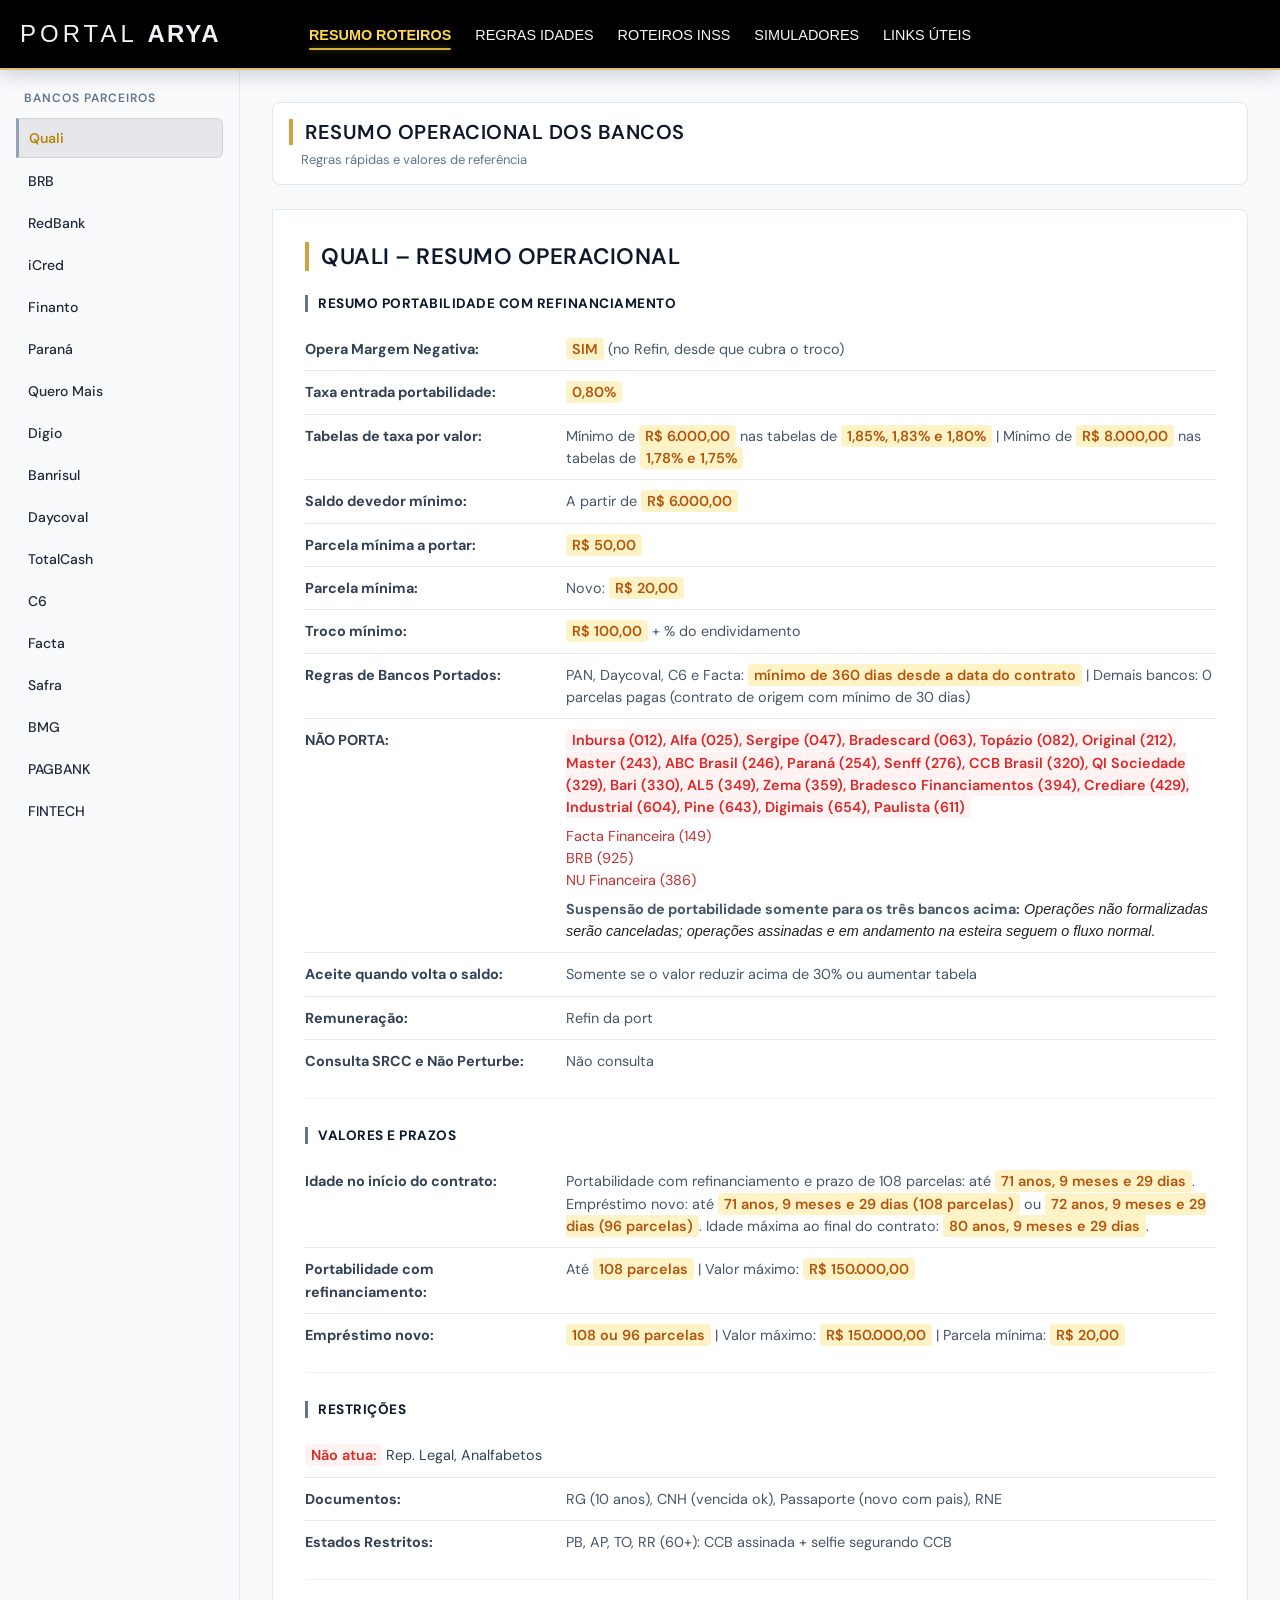
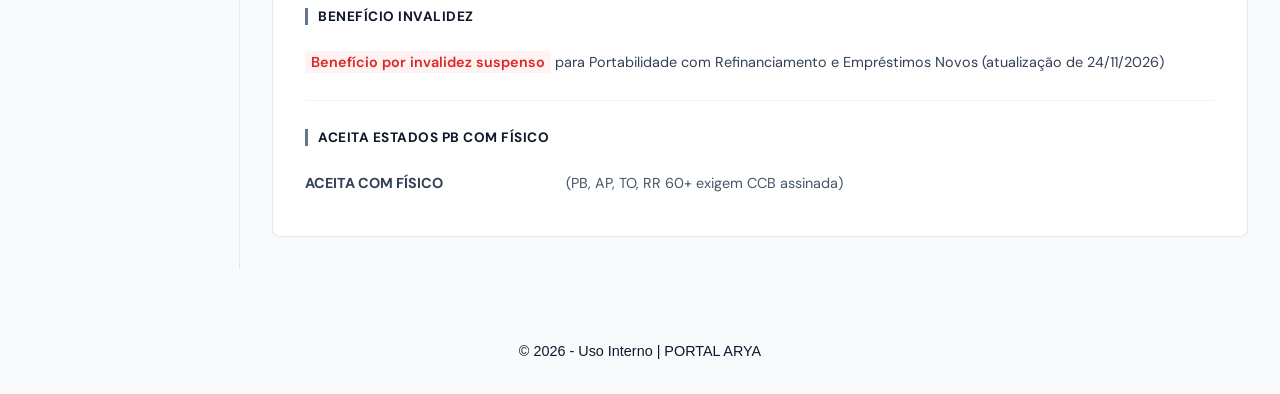
==== commit 4349c36d: "Add files via upload" ====
--- a/index.html
+++ b/index.html
@@ -66,7 +66,7 @@
                         <li class="regra-item"><strong>Parcela mínima a portar:</strong><span class="regra-detalhe"> <span class="destaque-dourado">R$ 50,00</span></span></li>
                         <li class="regra-item"><strong>Parcela mínima:</strong><span class="regra-detalhe"> Novo: <span class="destaque-dourado">R$ 20,00</span></span></li>
                         <li class="regra-item"><strong>Troco mínimo:</strong><span class="regra-detalhe"> <span class="destaque-dourado">R$ 100,00</span> + % do endividamento</span></li>
-                        <li class="regra-item"><strong>Regras de Bancos Portados:</strong><span class="regra-detalhe"> Pan, Daycoval e C6: <span class="destaque-dourado">12 parcelas pagas</span> | Demais bancos: 0 parcelas pagas (mínimo 30 dias do contrato de origem)</span></li>
+                        <li class="regra-item"><strong>Regras de Bancos Portados:</strong><span class="regra-detalhe"> PAN, Daycoval, C6 e Facta: <span class="destaque-dourado">mínimo de 360 dias desde a data do contrato</span> | Demais bancos: 0 parcelas pagas (contrato de origem com mínimo de 30 dias)</span></li>
                         <li class="regra-item"><strong>NÃO PORTA:</strong><span class="regra-detalhe"> <span class="destaque-vermelho">Inbursa (012), Alfa (025), Sergipe (047), Bradescard (063), Topázio (082), Original (212), Master (243), ABC Brasil (246), Paraná (254), Senff (276), CCB Brasil (320), QI Sociedade (329), Bari (330), AL5 (349), Zema (359), Bradesco Financiamentos (394), Crediare (429), Industrial (604), Pine (643), Digimais (654), Paulista (611)</span><span style="display: block; margin-top: 6px; color: #b33;">Facta Financeira (149)<br>BRB (925)<br>NU Financeira (386)</span><span style="display: block; margin-top: 6px;"><strong>Suspensão de portabilidade somente para os três bancos acima:</strong> <em style="color: #222;">Operações não formalizadas serão canceladas; operações assinadas e em andamento na esteira seguem o fluxo normal.</em></span></span></li>
                         <li class="regra-item"><strong>Aceite quando volta o saldo:</strong><span class="regra-detalhe"> Somente se o valor reduzir acima de 30% ou aumentar tabela</span></li>
                         <li class="regra-item"><strong>Remuneração:</strong><span class="regra-detalhe"> Refin da port</span></li>
@@ -76,7 +76,7 @@
                 <div class="resumo-secao">
                     <h3 class="resumo-secao-titulo">Valores e Prazos</h3>
                     <ul>
-                        <li class="regra-item"><strong>Idade no início do contrato:</strong><span class="regra-detalhe"> <span class="destaque-dourado">18 anos a 70 anos, 9 meses e 29 dias</span></span></li>
+                        <li class="regra-item"><strong>Idade no início do contrato:</strong><span class="regra-detalhe"> Portabilidade com refinanciamento e prazo de 108 parcelas: até <span class="destaque-dourado">71 anos, 9 meses e 29 dias</span>. Empréstimo novo: até <span class="destaque-dourado">71 anos, 9 meses e 29 dias (108 parcelas)</span> ou <span class="destaque-dourado">72 anos, 9 meses e 29 dias (96 parcelas)</span>. Idade máxima ao final do contrato: <span class="destaque-dourado">80 anos, 9 meses e 29 dias</span>.</span></li>
                         <li class="regra-item"><strong>Portabilidade com refinanciamento:</strong><span class="regra-detalhe"> Até <span class="destaque-dourado">108 parcelas</span> | Valor máximo: <span class="destaque-dourado">R$ 150.000,00</span></span></li>
                         <li class="regra-item"><strong>Empréstimo novo:</strong><span class="regra-detalhe"> <span class="destaque-dourado">108 ou 96 parcelas</span> | Valor máximo: <span class="destaque-dourado">R$ 150.000,00</span> | Parcela mínima: <span class="destaque-dourado">R$ 20,00</span></span></li>
                     </ul>
@@ -996,9 +996,9 @@
 <tbody>
 <tr><td>68 anos<br>11 meses</td><td>108x</td><td>108x</td><td>108x</td><td>108x</td><td>108x</td><td>108x</td><td>108x</td><td>108x</td><td>108x</td><td>108x</td><td>108x</td><td>108x</td><td>108x</td><td>108x</td></tr>
 <tr><td>69 anos<br>11 meses</td><td>108x</td><td>108x</td><td>108x</td><td>108x</td><td>108x</td><td class="status-none">—</td><td>96x</td><td>108x</td><td>108x</td><td>96x</td><td>108x</td><td>108x</td><td>108x</td><td>108x</td></tr>
-<tr><td>70 anos<br>11 meses</td><td>108x</td><td>Opera até<br><small>70 anos, 9 meses e 29 dias</small></td><td>108x</td><td>108x</td><td>96x</td><td class="status-none">—</td><td>72x</td><td>108x</td><td>108x</td><td>84x</td><td>108x</td><td class="status-none">—</td><td>108x</td><td>108x</td></tr>
-<tr><td>71 anos<br>9 meses</td><td>108x</td><td class="status-none">Não Opera</td><td>108x</td><td class="status-none">Não Opera</td><td>84x</td><td class="status-none">—</td><td>72x</td><td>108x</td><td>96x</td><td>84x</td><td>108x</td><td class="status-none">—</td><td>108x</td><td>108x</td></tr>
-<tr><td>71 anos<br>11 meses</td><td>96x</td><td class="status-none">Não Opera</td><td>108x</td><td class="status-none">Não Opera</td><td>84x</td><td class="status-none">—</td><td>72x</td><td>108x</td><td>96x</td><td>72x</td><td>108x</td><td class="status-none">—</td><td>108x</td><td>108x</td></tr>
+<tr><td>70 anos<br>11 meses</td><td>108x</td><td>108x</td><td>108x</td><td>108x</td><td>96x</td><td class="status-none">—</td><td>72x</td><td>108x</td><td>108x</td><td>84x</td><td>108x</td><td class="status-none">—</td><td>108x</td><td>108x</td></tr>
+<tr><td>71 anos<br>9 meses</td><td>108x</td><td>108x</td><td>108x</td><td class="status-none">Não Opera</td><td>84x</td><td class="status-none">—</td><td>72x</td><td>108x</td><td>96x</td><td>84x</td><td>108x</td><td class="status-none">—</td><td>108x</td><td>108x</td></tr>
+<tr><td>71 anos<br>11 meses</td><td>96x</td><td>Opera até<br><small>71 anos, 9 meses e 29 dias</small></td><td>108x</td><td class="status-none">Não Opera</td><td>84x</td><td class="status-none">—</td><td>72x</td><td>108x</td><td>96x</td><td>72x</td><td>108x</td><td class="status-none">—</td><td>108x</td><td>108x</td></tr>
 <tr><td>72 anos<br>11 meses</td><td>96x</td><td class="status-none">Não Opera</td><td>108x</td><td class="status-none">—</td><td class="status-none">—</td><td class="status-none">—</td><td>60x</td><td>96x</td><td>84x</td><td>60x</td><td>96x</td><td class="status-none">—</td><td>108x</td><td>96x</td></tr>
 <tr><td>73 anos<br>11 meses</td><td>84x</td><td class="status-none">Não Opera</td><td>96x</td><td class="status-none">—</td><td class="status-none">—</td><td class="status-none">—</td><td>36x</td><td>84x</td><td>72x</td><td>48x</td><td>84x</td><td class="status-none">—</td><td>108x</td><td>84x</td></tr>
 <tr><td>74 anos</td><td>—</td><td class="status-none">Não Opera</td><td>60x</td><td class="status-none">—</td><td class="status-none">—</td><td class="status-none">—</td><td>36x</td><td class="status-none">—</td><td>60x</td><td class="status-none">—</td><td class="status-none">—</td><td class="status-none">—</td><td>96x</td><td>72x</td></tr>
@@ -1014,9 +1014,9 @@
 <tbody>
 <tr><td>68 anos<br>11 meses</td><td>108x</td><td>108x</td><td>108x</td><td>108x</td><td>108x</td><td>108x</td><td>108x</td><td>108x</td><td>108x</td><td>108x</td><td>108x</td><td>108x</td><td>108x</td><td>108x</td></tr>
 <tr><td>69 anos<br>11 meses</td><td>108x</td><td>108x</td><td>108x</td><td>108x</td><td>108x</td><td class="status-none">—</td><td>96x</td><td>108x</td><td>108x</td><td>96x</td><td>108x</td><td>108x</td><td>108x</td><td>108x</td></tr>
-<tr><td>70 anos<br>11 meses</td><td>108x</td><td>Opera até<br><small>70 anos, 9 meses e 29 dias</small></td><td>108x</td><td>108x</td><td>96x</td><td class="status-none">—</td><td>72x</td><td>108x</td><td>108x</td><td>84x</td><td>108x</td><td class="status-none">—</td><td>108x</td><td>108x</td></tr>
-<tr><td>71 anos<br>9 meses</td><td>108x</td><td class="status-none">Não Opera</td><td>108x</td><td class="status-none">Não Opera</td><td>84x</td><td class="status-none">—</td><td>72x</td><td>108x</td><td>96x</td><td>84x</td><td>108x</td><td class="status-none">—</td><td>108x</td><td>108x</td></tr>
-<tr><td>71 anos<br>11 meses</td><td>96x</td><td class="status-none">Não Opera</td><td>108x</td><td class="status-none">Não Opera</td><td>84x</td><td class="status-none">—</td><td>72x</td><td>108x</td><td>96x</td><td>72x</td><td>108x</td><td class="status-none">—</td><td>108x</td><td>108x</td></tr>
+<tr><td>70 anos<br>11 meses</td><td>108x</td><td>108x</td><td>108x</td><td>108x</td><td>96x</td><td class="status-none">—</td><td>72x</td><td>108x</td><td>108x</td><td>84x</td><td>108x</td><td class="status-none">—</td><td>108x</td><td>108x</td></tr>
+<tr><td>71 anos<br>9 meses</td><td>108x</td><td>108x</td><td>108x</td><td class="status-none">Não Opera</td><td>84x</td><td class="status-none">—</td><td>72x</td><td>108x</td><td>96x</td><td>84x</td><td>108x</td><td class="status-none">—</td><td>108x</td><td>108x</td></tr>
+<tr><td>71 anos<br>11 meses</td><td>96x</td><td>Opera até<br><small>71 anos, 9 meses e 29 dias</small></td><td>108x</td><td class="status-none">Não Opera</td><td>84x</td><td class="status-none">—</td><td>72x</td><td>108x</td><td>96x</td><td>72x</td><td>108x</td><td class="status-none">—</td><td>108x</td><td>108x</td></tr>
 <tr><td>72 anos<br>11 meses</td><td>96x</td><td class="status-none">Não Opera</td><td>108x</td><td class="status-none">—</td><td class="status-none">—</td><td class="status-none">—</td><td>60x</td><td>96x</td><td>84x</td><td>60x</td><td>96x</td><td class="status-none">—</td><td>108x</td><td>96x</td></tr>
 <tr><td>73 anos<br>11 meses</td><td>84x</td><td class="status-none">Não Opera</td><td>96x</td><td class="status-none">—</td><td class="status-none">—</td><td class="status-none">—</td><td>36x</td><td>84x</td><td>72x</td><td>48x</td><td>84x</td><td class="status-none">—</td><td>108x</td><td>84x</td></tr>
 <tr><td>74 anos</td><td>—</td><td class="status-none">Não Opera</td><td>60x</td><td class="status-none">—</td><td class="status-none">—</td><td class="status-none">—</td><td>36x</td><td class="status-none">—</td><td>60x</td><td class="status-none">—</td><td class="status-none">—</td><td class="status-none">—</td><td>96x</td><td>72x</td></tr>
@@ -1078,8 +1078,8 @@
             <div id="id-quali" class="bank-content">
                 <h2 class="resumo-titulo">QUALI – POLÍTICA DE IDADES</h2>
                 <div class="resumo-secao"><h3 class="resumo-secao-titulo">IDADE E PRAZOS</h3><ul>
-                    <li><strong>Início do contrato — Portabilidade com Refinanciamento:</strong> de 18 anos a <span class="destaque-dourado">70 anos, 9 meses e 29 dias</span>; até <span class="destaque-dourado">108 parcelas</span>, limite de <span class="destaque-dourado">R$ 150.000,00</span></li>
-                    <li><strong>Início do contrato — Empréstimo Novo:</strong> de 18 anos a <span class="destaque-dourado">70 anos, 9 meses e 29 dias</span>; prazos de <span class="destaque-dourado">108 ou 96 parcelas</span>, limite de <span class="destaque-dourado">R$ 150.000,00</span></li>
+                    <li><strong>Portabilidade com Refinanciamento — início do contrato:</strong> de 18 anos a <span class="destaque-dourado">71 anos, 9 meses e 29 dias</span> para até <span class="destaque-dourado">108 parcelas</span>. Idade máxima ao final do contrato: <span class="destaque-dourado">80 anos, 9 meses e 29 dias</span>; limite de <span class="destaque-dourado">R$ 150.000,00</span>.</li>
+                    <li><strong>Empréstimo Novo — início do contrato:</strong> de 18 anos a <span class="destaque-dourado">71 anos, 9 meses e 29 dias</span> para 108 parcelas ou a <span class="destaque-dourado">72 anos, 9 meses e 29 dias</span> para 96 parcelas. Idade máxima ao final do contrato: <span class="destaque-dourado">80 anos, 9 meses e 29 dias</span>; limite de <span class="destaque-dourado">R$ 150.000,00</span>.</li>
                 </ul></div>
                 <div class="resumo-secao"><h3 class="resumo-secao-titulo">Invalidez (32/92)</h3><ul>
                     <li><span class="destaque-vermelho">Suspenso</span> para Portabilidade com Refinanciamento e Empréstimos Novos (atualização de 24/11/2026)</li>
